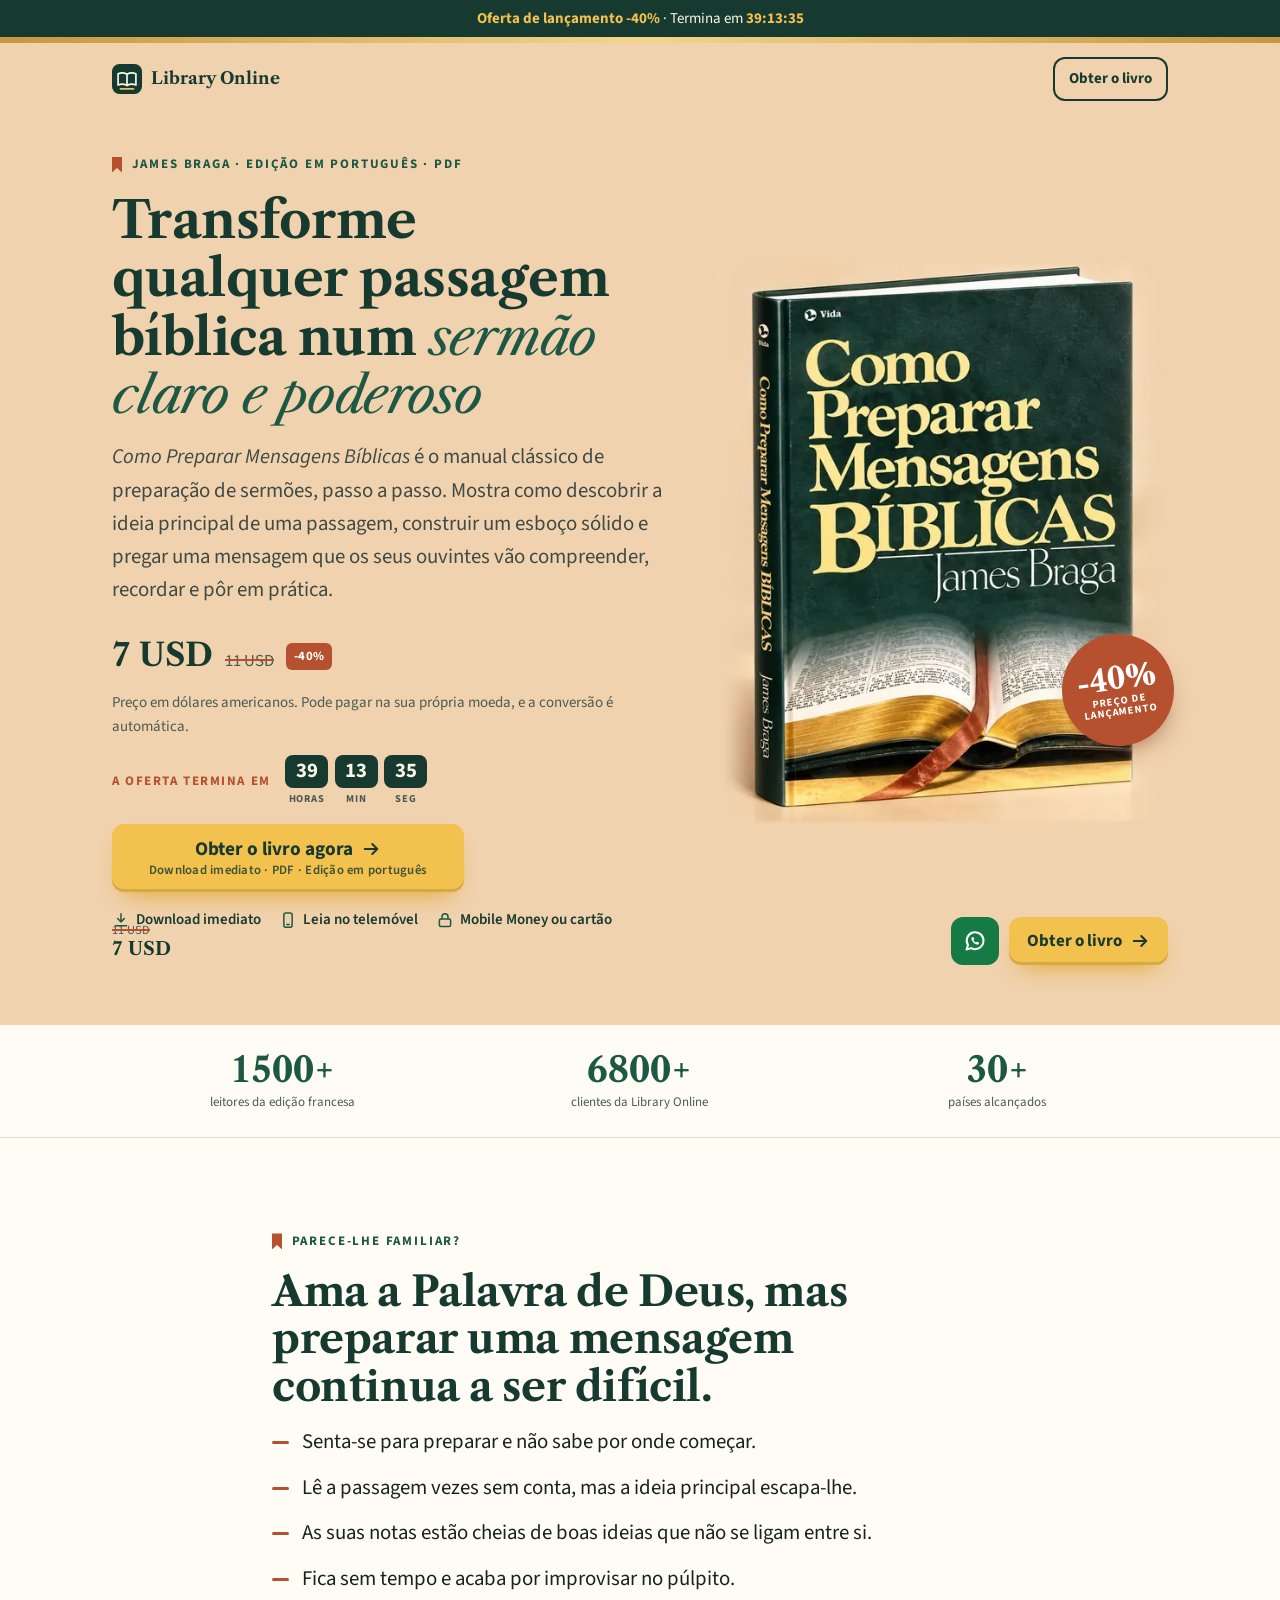
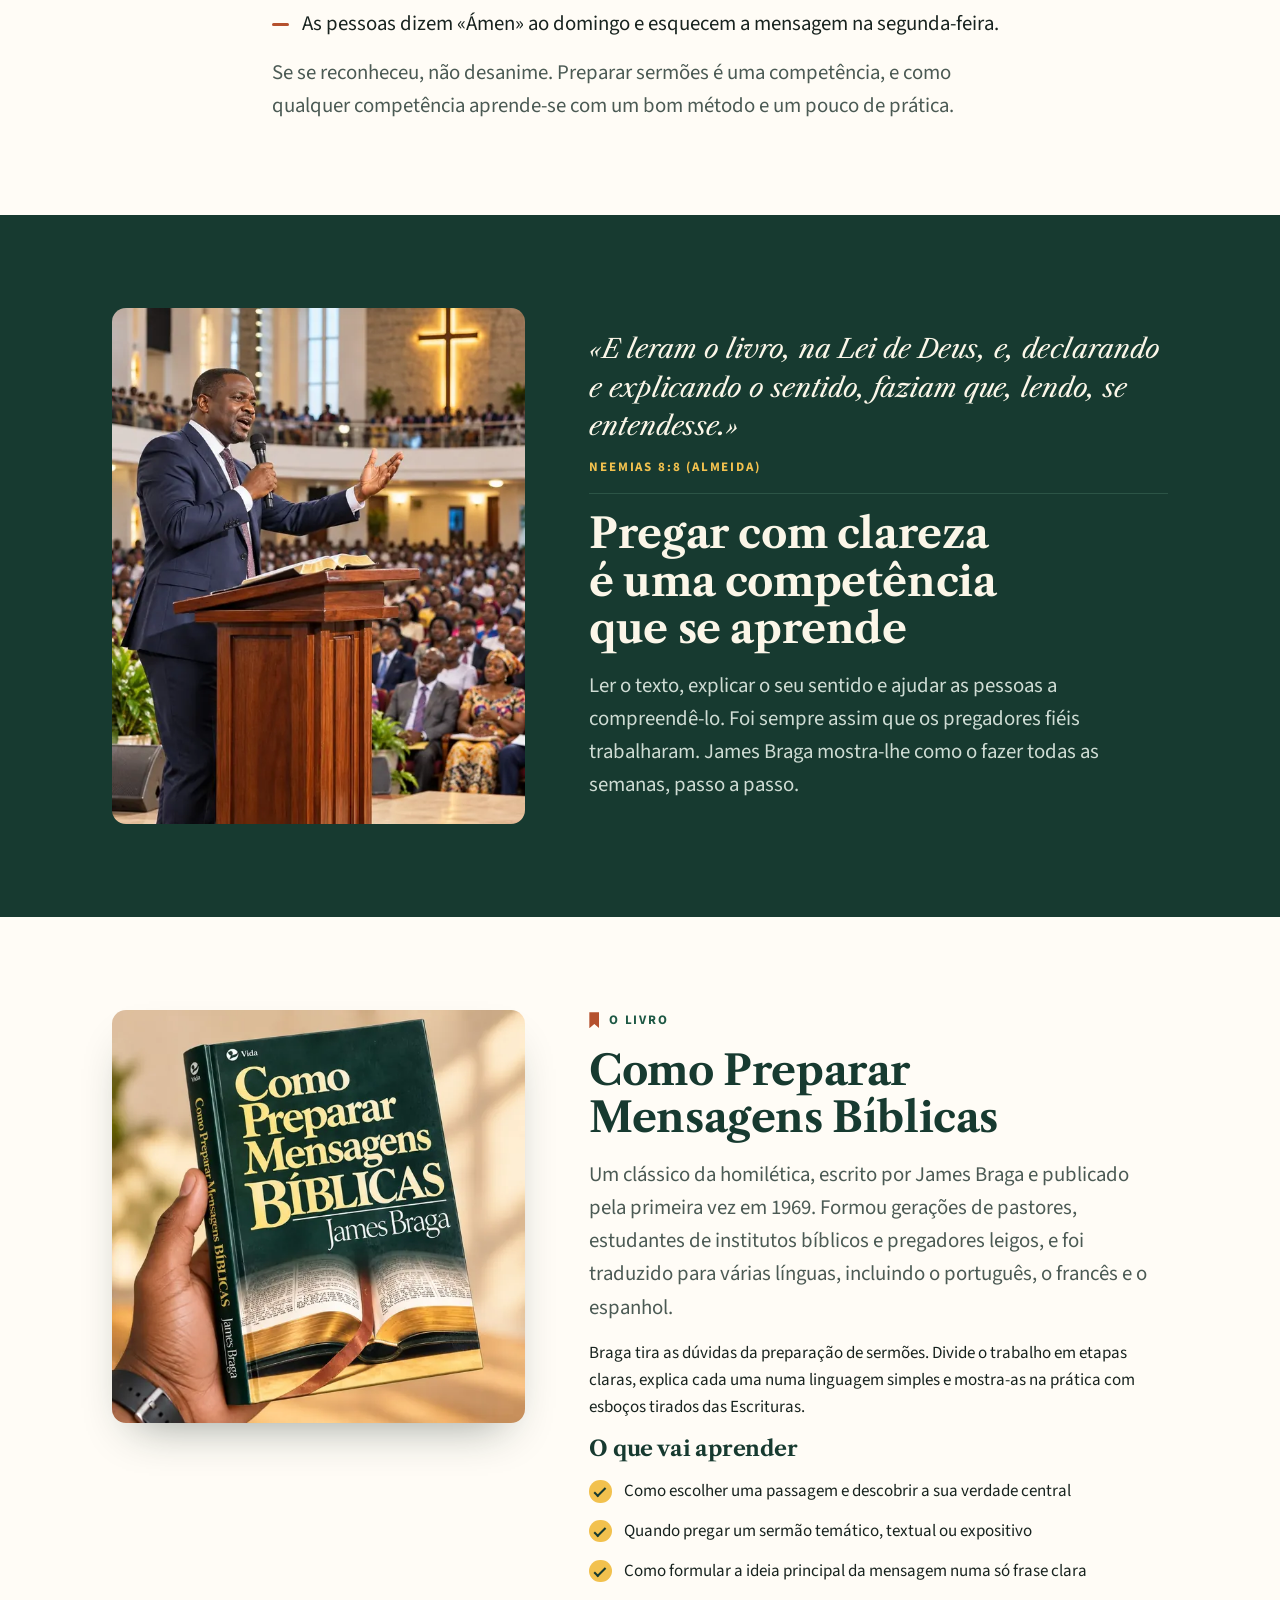
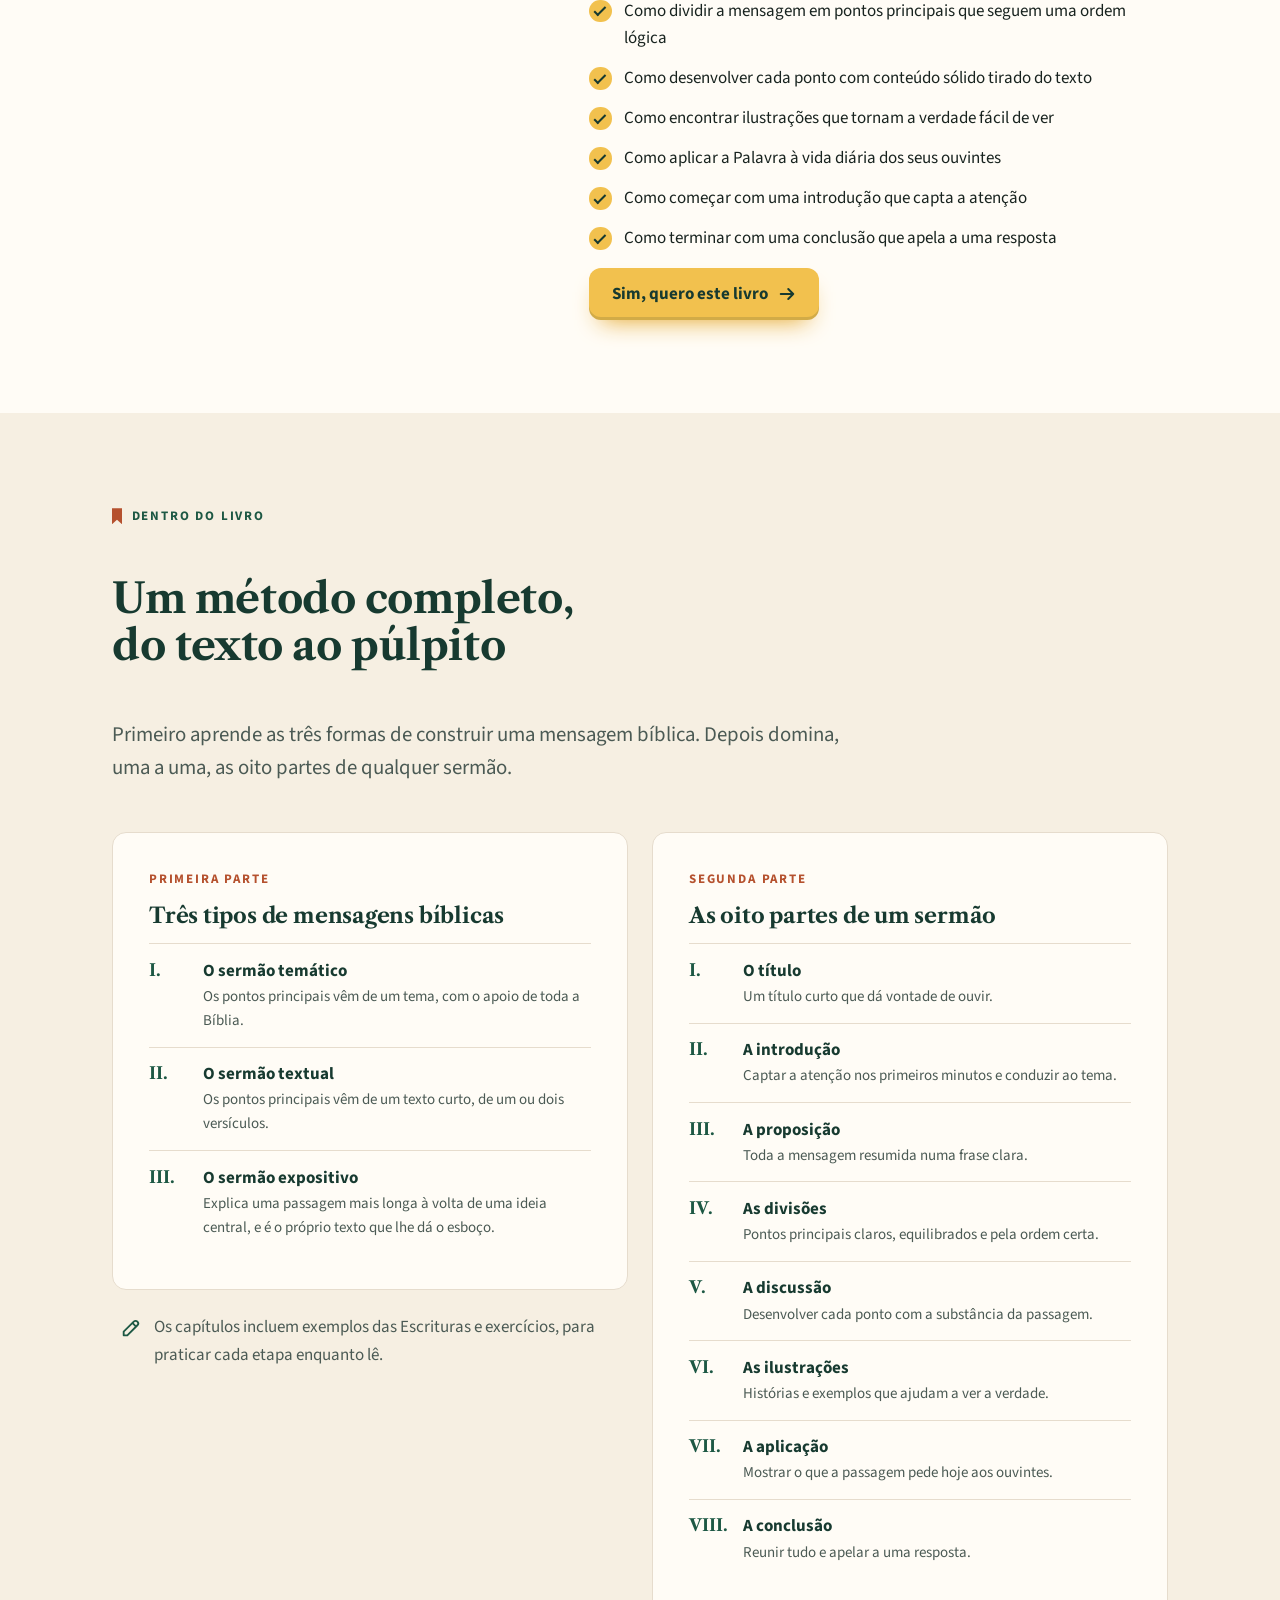
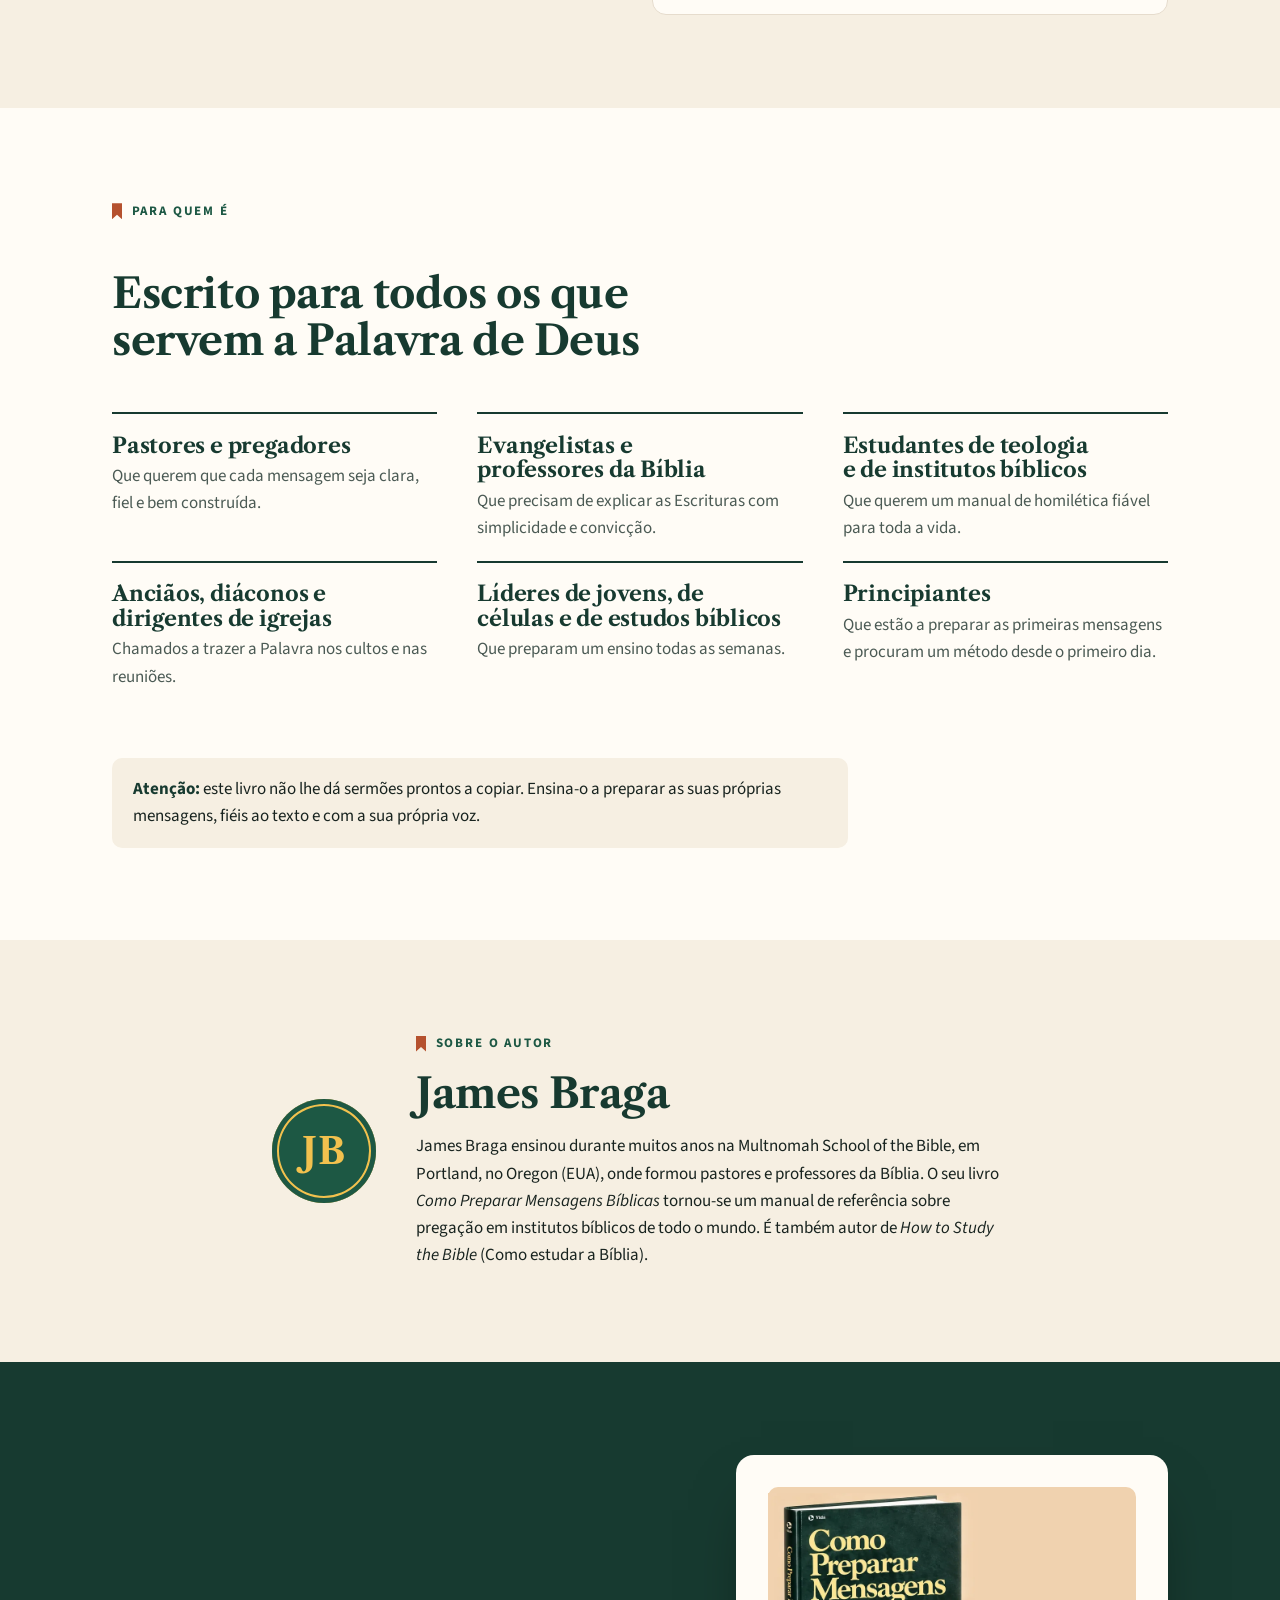
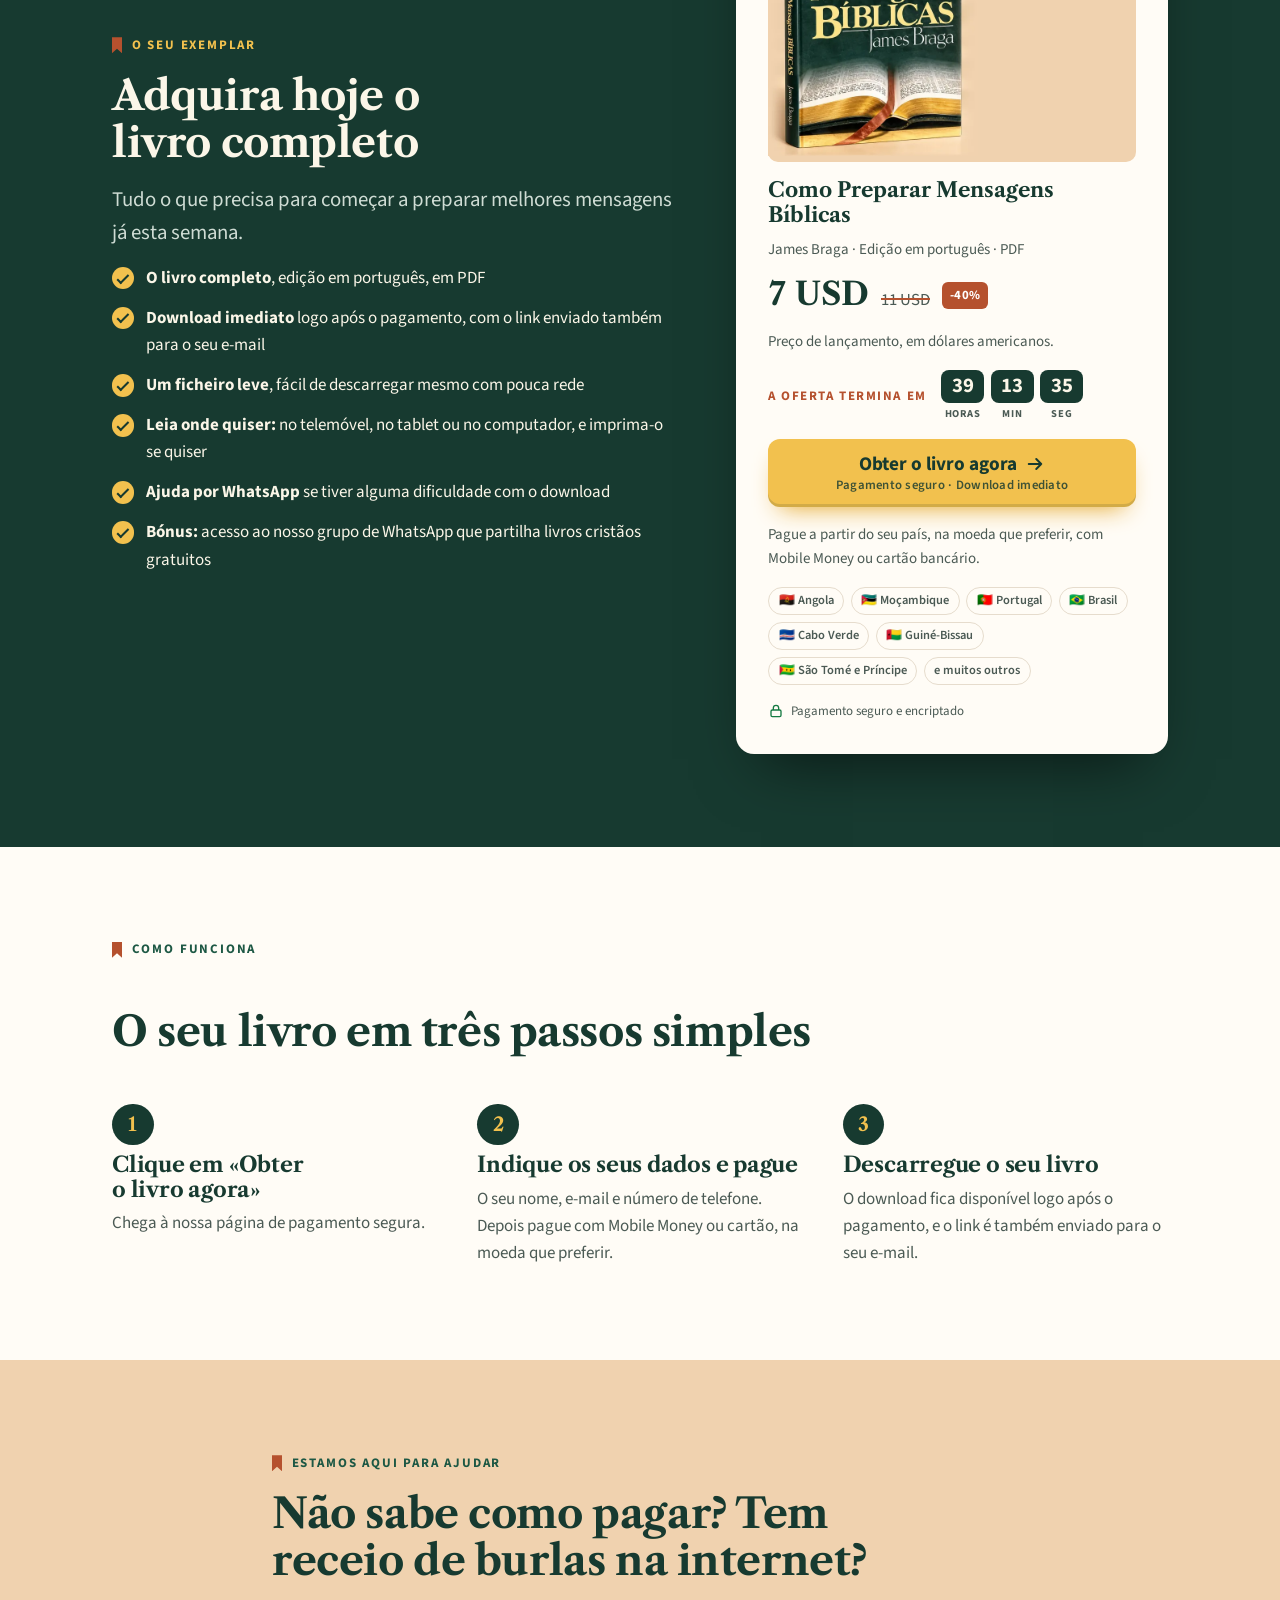
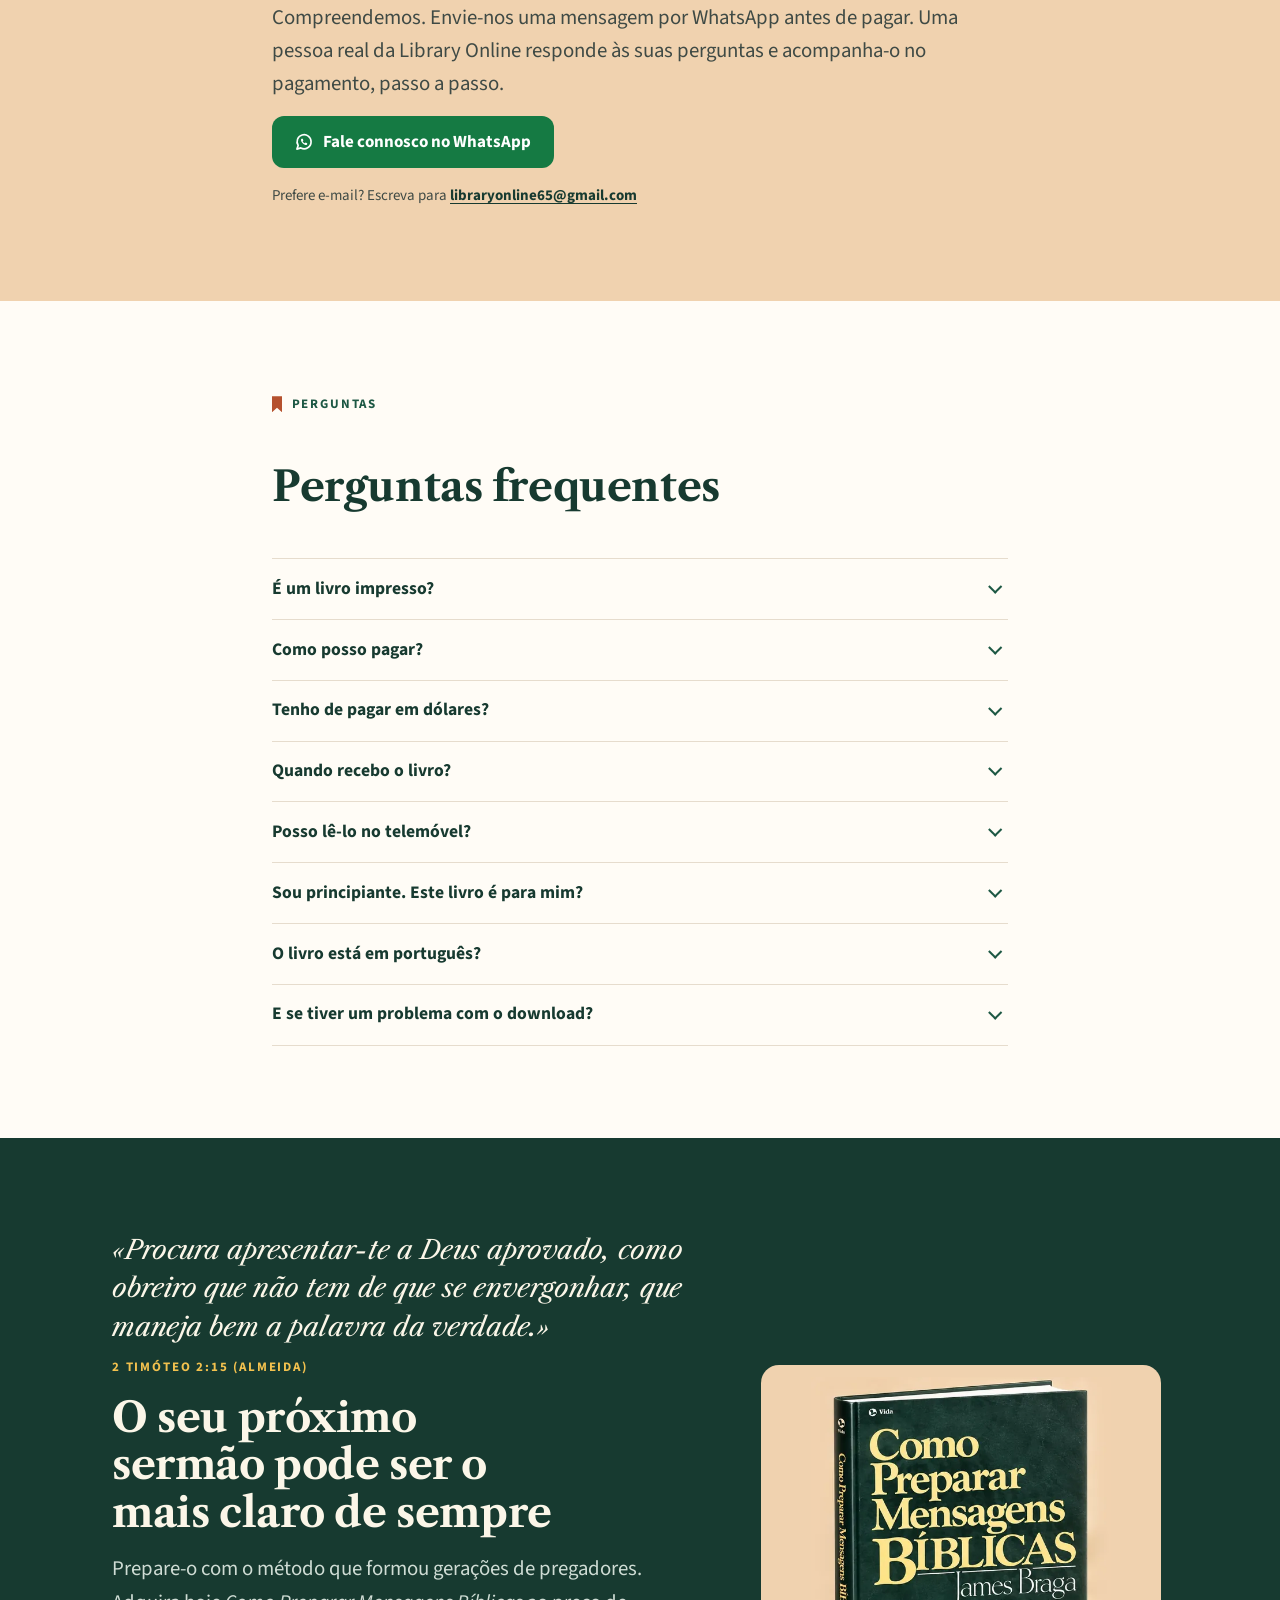
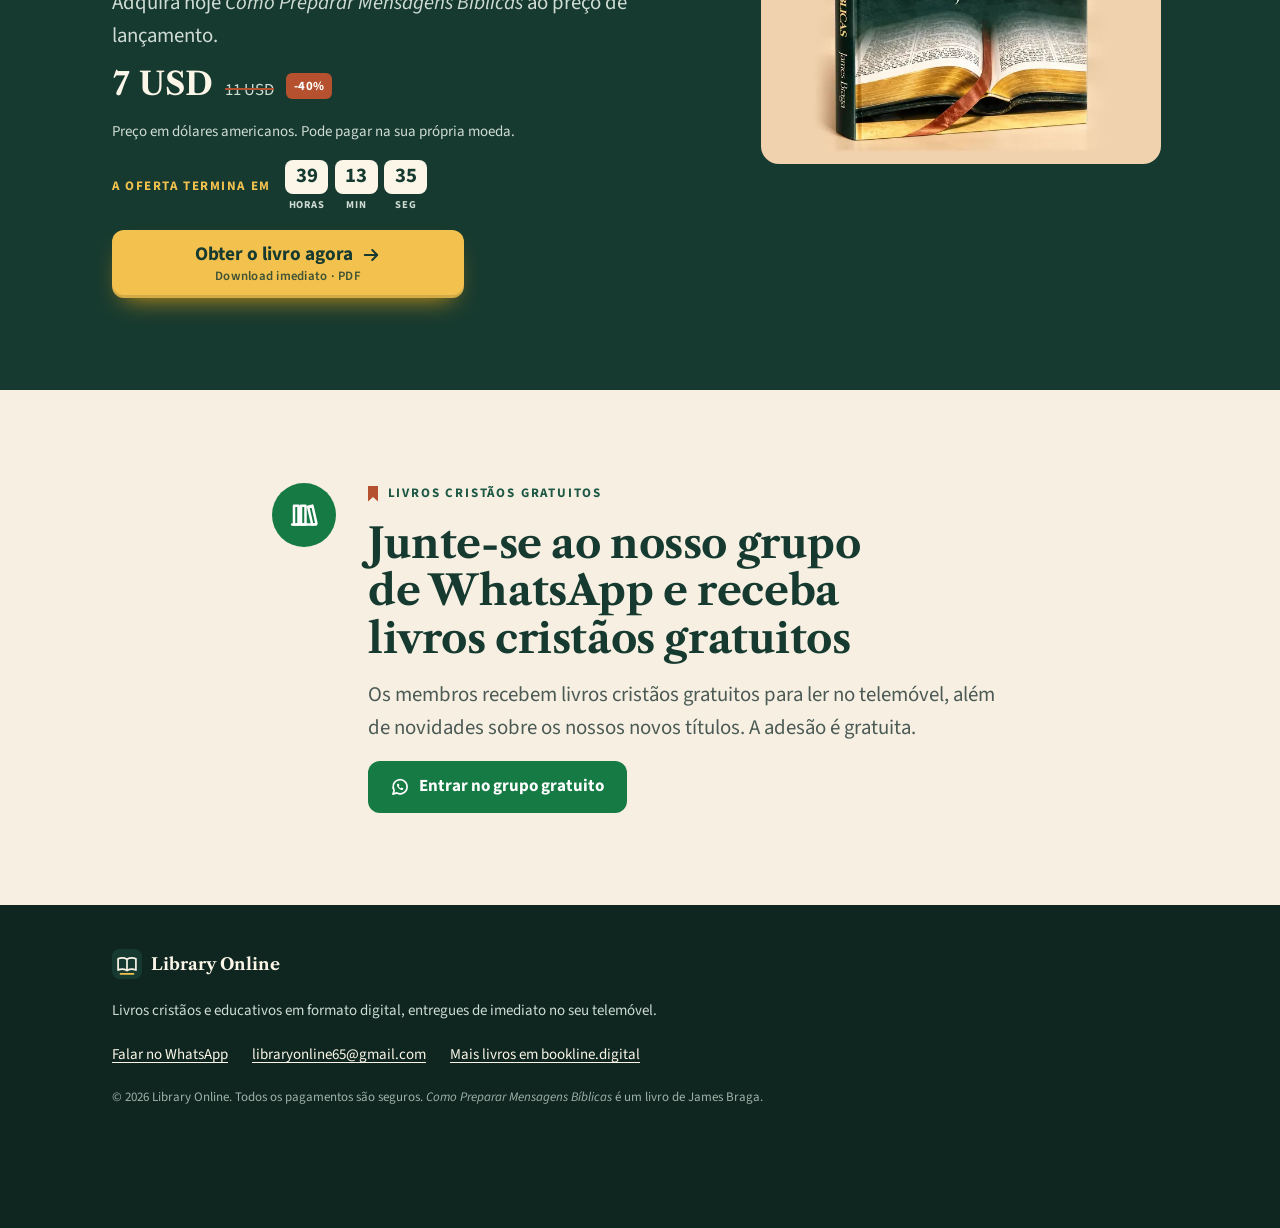
==== index.html @ d7faa7a2 "Add Portuguese (Portugal) sales funnel for Como Preparar Mensagens Bíblicas European Portuguese tran" ====
<!doctype html>
<html lang="pt-PT">
<head>
  <meta charset="utf-8">
  <meta name="viewport" content="width=device-width, initial-scale=1, viewport-fit=cover">
  <title>Como Preparar Mensagens Bíblicas</title>
  <meta name="description" content="O método clássico de James Braga, passo a passo, para preparar sermões claros, fiéis e poderosos. Edição em português, em PDF, com download imediato. Pague com Mobile Money ou cartão.">
  <meta name="theme-color" content="#173a30">
  <meta name="color-scheme" content="light">
  <link rel="icon" href="data:image/svg+xml,%3Csvg xmlns='http://www.w3.org/2000/svg' viewBox='0 0 32 32'%3E%3Crect width='32' height='32' rx='8' fill='%23173a30'/%3E%3Cpath d='M6.5 10.5c3.2-1.4 6.4-1.3 9.5.5v12c-3.1-1.8-6.3-1.9-9.5-.5zM25.5 10.5c-3.2-1.4-6.4-1.3-9.5.5v12c3.1-1.8 6.3-1.9 9.5-.5z' fill='none' stroke='%23fbf6e8' stroke-width='1.8' stroke-linejoin='round'/%3E%3C/svg%3E">

  <meta property="og:type" content="website">
  <meta property="og:locale" content="pt_PT">
  <meta property="og:title" content="Como Preparar Mensagens Bíblicas, de James Braga (PDF)">
  <meta property="og:description" content="Transforme qualquer passagem bíblica num sermão claro e poderoso. Download imediato. Preço de lançamento: 7 USD em vez de 11 USD.">
  <meta property="og:image" content="assets/img/og-image.jpg">
  <meta property="og:image:width" content="1200">
  <meta property="og:image:height" content="630">
  <meta name="twitter:card" content="summary_large_image">

  <link rel="preconnect" href="https://fonts.googleapis.com">
  <link rel="preconnect" href="https://fonts.gstatic.com" crossorigin>
  <link rel="stylesheet" href="https://fonts.googleapis.com/css2?family=Libre+Caslon+Text:ital,wght@0,700;1,400&family=Source+Sans+3:wght@400;600;700&display=swap">
  <link rel="stylesheet" href="assets/css/style.css">
</head>
<body data-page="sales">

<svg width="0" height="0" style="position:absolute" aria-hidden="true" focusable="false">
  <symbol id="i-download" viewBox="0 0 24 24"><path d="M12 3.5v11m0 0-4.5-4.5M12 14.5l4.5-4.5M4.5 19.5h15" fill="none" stroke="currentColor" stroke-width="2" stroke-linecap="round" stroke-linejoin="round"/></symbol>
  <symbol id="i-phone" viewBox="0 0 24 24"><rect x="6.5" y="2.5" width="11" height="19" rx="2.5" fill="none" stroke="currentColor" stroke-width="2"/><path d="M10.5 18h3" stroke="currentColor" stroke-width="2" stroke-linecap="round"/></symbol>
  <symbol id="i-lock" viewBox="0 0 24 24"><rect x="4.5" y="10.5" width="15" height="10" rx="2" fill="none" stroke="currentColor" stroke-width="2"/><path d="M8 10.5V7.5a4 4 0 0 1 8 0v3" fill="none" stroke="currentColor" stroke-width="2"/></symbol>
  <symbol id="i-chat" viewBox="0 0 24 24"><path d="M20.5 11.6a8.4 8.4 0 0 1-12.3 7.5L3.5 20.5l1.5-4.4a8.4 8.4 0 1 1 15.5-4.5Z" fill="none" stroke="currentColor" stroke-width="2" stroke-linejoin="round"/><path d="M9.3 8.2c-.5 0-.9.4-.9 1 0 3 3.4 6.4 6.4 6.4.6 0 1-.4 1-.9v-1.2l-1.9-.8-.9.9c-1.1-.5-2.1-1.5-2.6-2.6l.9-.9-.8-1.9H9.3Z" fill="currentColor"/></symbol>
  <symbol id="i-arrow" viewBox="0 0 24 24"><path d="M4.5 12h15m-6-6 6 6-6 6" fill="none" stroke="currentColor" stroke-width="2.4" stroke-linecap="round" stroke-linejoin="round"/></symbol>
  <symbol id="i-books" viewBox="0 0 24 24"><path d="M4 4.5h3.6v15H4zM9.6 4.5h3.6v15H9.6zM15.3 5.4l3.4-.9 3.3 14.4-3.4.8z" fill="none" stroke="currentColor" stroke-width="2" stroke-linejoin="round"/><path d="M2.5 19.5h19" stroke="currentColor" stroke-width="2" stroke-linecap="round"/></symbol>
  <symbol id="i-pen" viewBox="0 0 24 24"><path d="M4 20h4L19 9a2.8 2.8 0 0 0-4-4L4 16v4Z" fill="none" stroke="currentColor" stroke-width="2" stroke-linejoin="round"/><path d="m13.5 6.5 4 4" stroke="currentColor" stroke-width="2"/></symbol>
  <symbol id="i-book" viewBox="0 0 32 32"><rect width="32" height="32" rx="8" fill="#173a30"/><path d="M6.5 10.5c3.2-1.4 6.4-1.3 9.5.5v12c-3.1-1.8-6.3-1.9-9.5-.5zM25.5 10.5c-3.2-1.4-6.4-1.3-9.5.5v12c3.1-1.8 6.3-1.9 9.5-.5z" fill="none" stroke="#fbf6e8" stroke-width="1.8" stroke-linejoin="round"/><path d="M9 26.5h14" stroke="#f2c14e" stroke-width="1.8" stroke-linecap="round"/></symbol>
</svg>

<p class="topbar"><strong>Oferta de lançamento <span data-text="discount">-40%</span></strong> · Termina em <span class="topbar-timer" data-countdown>48:00:00</span></p>
<div class="cover-stripe" aria-hidden="true"></div>

<header class="site-header">
  <div class="wrap header-inner">
    <a class="brand" href="#top" aria-label="Library Online, voltar ao início"><svg aria-hidden="true"><use href="#i-book"/></svg>Library Online</a>
    <a class="btn btn-outline" href="#oferta" data-cta>Obter o livro</a>
  </div>
</header>

<main id="top">

  <!-- Hero -->
  <section class="hero" aria-labelledby="hero-title">
    <div class="wrap hero-grid">
      <div class="hero-copy">
        <p class="eyebrow">James Braga · Edição em português · PDF</p>
        <h1 id="hero-title">Transforme qualquer passagem bíblica num <em>sermão claro e poderoso</em></h1>
        <p class="lead"><i>Como Preparar Mensagens Bíblicas</i> é o manual clássico de preparação de sermões, passo a passo. Mostra como descobrir a ideia principal de uma passagem, construir um esboço sólido e pregar uma mensagem que os seus ouvintes vão compreender, recordar e pôr em prática.</p>
      </div>

      <figure class="hero-visual">
        <picture>
          <source type="image/webp" srcset="assets/img/book-cover-520.webp 520w, assets/img/book-cover-800.webp 800w" sizes="(min-width: 900px) 470px, 360px">
          <img src="assets/img/book-cover-520.jpg" srcset="assets/img/book-cover-520.jpg 520w, assets/img/book-cover-800.jpg 800w" sizes="(min-width: 900px) 470px, 360px" width="800" height="1000" alt="Como Preparar Mensagens Bíblicas, de James Braga" fetchpriority="high">
        </picture>
        <p class="seal" aria-hidden="true"><strong data-text="discount">-40%</strong><span>Preço de<br>lançamento</span></p>
      </figure>

      <div class="hero-buy">
        <div class="price">
          <span class="visually-hidden">Preço de lançamento:</span>
          <span class="price-now" data-text="price">7 USD</span>
          <span class="visually-hidden">em vez de</span>
          <s class="price-was" data-text="oldPrice">11 USD</s>
          <span class="tag" data-text="discount">-40%</span>
        </div>
        <p class="price-note">Preço em dólares americanos. Pode pagar na sua própria moeda, e a conversão é automática.</p>
        <div class="countdown" role="timer" aria-label="Tempo restante ao preço de lançamento">
          <span class="countdown-label">A oferta termina em</span>
          <span class="countdown-units">
            <span class="cd-unit"><b data-cd="h">48</b><small>horas</small></span>
            <span class="cd-unit"><b data-cd="m">00</b><small>min</small></span>
            <span class="cd-unit"><b data-cd="s">00</b><small>seg</small></span>
          </span>
        </div>
        <a class="btn btn-gold btn-lg btn-shine" href="#oferta" data-cta data-cta-hero>
          <span class="btn-main">Obter o livro agora <svg aria-hidden="true"><use href="#i-arrow"/></svg></span>
          <span class="btn-sub">Download imediato · PDF · Edição em português</span>
        </a>
        <ul class="trust">
          <li><svg aria-hidden="true"><use href="#i-download"/></svg>Download imediato</li>
          <li><svg aria-hidden="true"><use href="#i-phone"/></svg>Leia no telemóvel</li>
          <li><svg aria-hidden="true"><use href="#i-lock"/></svg>Mobile Money ou cartão</li>
        </ul>
      </div>
    </div>
  </section>

  <!-- Proof -->
  <section class="proof" aria-label="A Library Online em números">
    <ul class="wrap proof-grid">
      <li><strong>1500+</strong><span>leitores da edição francesa</span></li>
      <li><strong>6800+</strong><span>clientes da Library Online</span></li>
      <li><strong>30+</strong><span>países alcançados</span></li>
    </ul>
  </section>

  <!-- Problem -->
  <section class="section" aria-labelledby="problem-title">
    <div class="wrap narrow flow">
      <p class="eyebrow">Parece-lhe familiar?</p>
      <h2 class="section-title" id="problem-title">Ama a Palavra de Deus, mas preparar uma mensagem continua a ser difícil.</h2>
      <ul class="pain-list">
        <li>Senta-se para preparar e não sabe por onde começar.</li>
        <li>Lê a passagem vezes sem conta, mas a ideia principal escapa-lhe.</li>
        <li>As suas notas estão cheias de boas ideias que não se ligam entre si.</li>
        <li>Fica sem tempo e acaba por improvisar no púlpito.</li>
        <li>As pessoas dizem «Ámen» ao domingo e esquecem a mensagem na segunda-feira.</li>
      </ul>
      <p class="lead">Se se reconheceu, não desanime. Preparar sermões é uma competência, e como qualquer competência aprende-se com um bom método e um pouco de prática.</p>
    </div>
  </section>

  <!-- Method -->
  <section class="section dark" aria-labelledby="method-title">
    <div class="wrap method-grid">
      <figure class="method-photo">
        <picture>
          <source type="image/webp" srcset="assets/img/preacher-600.webp 600w, assets/img/preacher-900.webp 900w" sizes="(min-width: 860px) 430px, 100vw">
          <img src="assets/img/preacher-600.jpg" srcset="assets/img/preacher-600.jpg 600w, assets/img/preacher-900.jpg 900w" sizes="(min-width: 860px) 430px, 100vw" width="900" height="1143" alt="Um pregador com a Bíblia aberta no púlpito, a falar para uma igreja cheia" loading="lazy">
        </picture>
      </figure>
      <div class="method-copy flow">
        <blockquote class="scripture">
          <p>«E leram o livro, na Lei de Deus, e, declarando e explicando o sentido, faziam que, lendo, se entendesse.»</p>
          <cite>Neemias 8:8 (Almeida)</cite>
        </blockquote>
        <div class="rule" aria-hidden="true"></div>
        <h2 class="section-title" id="method-title">Pregar com clareza é uma competência que se aprende</h2>
        <p class="lead">Ler o texto, explicar o seu sentido e ajudar as pessoas a compreendê-lo. Foi sempre assim que os pregadores fiéis trabalharam. James Braga mostra-lhe como o fazer todas as semanas, passo a passo.</p>
      </div>
    </div>
  </section>

  <!-- The book -->
  <section class="section" aria-labelledby="book-title">
    <div class="wrap book-grid">
      <figure class="book-photo">
        <picture>
          <source type="image/webp" srcset="assets/img/book-in-hand-600.webp 600w, assets/img/book-in-hand-900.webp 900w" sizes="(min-width: 900px) 420px, 100vw">
          <img src="assets/img/book-in-hand-600.jpg" srcset="assets/img/book-in-hand-600.jpg 600w, assets/img/book-in-hand-900.jpg 900w" sizes="(min-width: 900px) 420px, 100vw" width="900" height="900" alt="Uma mão segura o livro Como Preparar Mensagens Bíblicas, de James Braga" loading="lazy">
        </picture>
      </figure>
      <div class="book-copy flow">
        <p class="eyebrow">O livro</p>
        <h2 class="section-title" id="book-title">Como Preparar Mensagens Bíblicas</h2>
        <p class="lead">Um clássico da homilética, escrito por James Braga e publicado pela primeira vez em 1969. Formou gerações de pastores, estudantes de institutos bíblicos e pregadores leigos, e foi traduzido para várias línguas, incluindo o português, o francês e o espanhol.</p>
        <p>Braga tira as dúvidas da preparação de sermões. Divide o trabalho em etapas claras, explica cada uma numa linguagem simples e mostra-as na prática com esboços tirados das Escrituras.</p>
        <h3>O que vai aprender</h3>
        <ul class="checklist">
          <li>Como escolher uma passagem e descobrir a sua verdade central</li>
          <li>Quando pregar um sermão temático, textual ou expositivo</li>
          <li>Como formular a ideia principal da mensagem numa só frase clara</li>
          <li>Como dividir a mensagem em pontos principais que seguem uma ordem lógica</li>
          <li>Como desenvolver cada ponto com conteúdo sólido tirado do texto</li>
          <li>Como encontrar ilustrações que tornam a verdade fácil de ver</li>
          <li>Como aplicar a Palavra à vida diária dos seus ouvintes</li>
          <li>Como começar com uma introdução que capta a atenção</li>
          <li>Como terminar com uma conclusão que apela a uma resposta</li>
        </ul>
        <a class="btn btn-gold" href="#oferta" data-cta>Sim, quero este livro <svg aria-hidden="true"><use href="#i-arrow"/></svg></a>
      </div>
    </div>
  </section>

  <!-- Inside the book -->
  <section class="section inside" aria-labelledby="inside-title">
    <div class="wrap flow flow-lg">
      <div class="section-head flow">
        <p class="eyebrow">Dentro do livro</p>
        <h2 class="section-title" id="inside-title">Um método completo, do texto ao púlpito</h2>
        <p class="lead">Primeiro aprende as três formas de construir uma mensagem bíblica. Depois domina, uma a uma, as oito partes de qualquer sermão.</p>
      </div>

      <div class="outline-grid">
        <article class="sheet part-one">
          <p class="sheet-part">Primeira parte</p>
          <h3>Três tipos de mensagens bíblicas</h3>
          <ol class="outline">
            <li><strong>O sermão temático</strong><p>Os pontos principais vêm de um tema, com o apoio de toda a Bíblia.</p></li>
            <li><strong>O sermão textual</strong><p>Os pontos principais vêm de um texto curto, de um ou dois versículos.</p></li>
            <li><strong>O sermão expositivo</strong><p>Explica uma passagem mais longa à volta de uma ideia central, e é o próprio texto que lhe dá o esboço.</p></li>
          </ol>
        </article>

        <article class="sheet part-two">
          <p class="sheet-part">Segunda parte</p>
          <h3>As oito partes de um sermão</h3>
          <ol class="outline">
            <li><strong>O título</strong><p>Um título curto que dá vontade de ouvir.</p></li>
            <li><strong>A introdução</strong><p>Captar a atenção nos primeiros minutos e conduzir ao tema.</p></li>
            <li><strong>A proposição</strong><p>Toda a mensagem resumida numa frase clara.</p></li>
            <li><strong>As divisões</strong><p>Pontos principais claros, equilibrados e pela ordem certa.</p></li>
            <li><strong>A discussão</strong><p>Desenvolver cada ponto com a substância da passagem.</p></li>
            <li><strong>As ilustrações</strong><p>Histórias e exemplos que ajudam a ver a verdade.</p></li>
            <li><strong>A aplicação</strong><p>Mostrar o que a passagem pede hoje aos ouvintes.</p></li>
            <li><strong>A conclusão</strong><p>Reunir tudo e apelar a uma resposta.</p></li>
          </ol>
        </article>

        <p class="inside-note"><svg aria-hidden="true"><use href="#i-pen"/></svg>Os capítulos incluem exemplos das Escrituras e exercícios, para praticar cada etapa enquanto lê.</p>
      </div>
    </div>
  </section>

  <!-- Audience -->
  <section class="section" aria-labelledby="audience-title">
    <div class="wrap flow flow-lg">
      <div class="section-head flow">
        <p class="eyebrow">Para quem é</p>
        <h2 class="section-title" id="audience-title">Escrito para todos os que servem a Palavra de Deus</h2>
      </div>
      <ul class="audience-grid">
        <li><h3>Pastores e pregadores</h3><p>Que querem que cada mensagem seja clara, fiel e bem construída.</p></li>
        <li><h3>Evangelistas e professores da Bíblia</h3><p>Que precisam de explicar as Escrituras com simplicidade e convicção.</p></li>
        <li><h3>Estudantes de teologia e de institutos bíblicos</h3><p>Que querem um manual de homilética fiável para toda a vida.</p></li>
        <li><h3>Anciãos, diáconos e dirigentes de igrejas</h3><p>Chamados a trazer a Palavra nos cultos e nas reuniões.</p></li>
        <li><h3>Líderes de jovens, de células e de estudos bíblicos</h3><p>Que preparam um ensino todas as semanas.</p></li>
        <li><h3>Principiantes</h3><p>Que estão a preparar as primeiras mensagens e procuram um método desde o primeiro dia.</p></li>
      </ul>
      <p class="callout"><strong>Atenção:</strong> este livro não lhe dá sermões prontos a copiar. Ensina-o a preparar as suas próprias mensagens, fiéis ao texto e com a sua própria voz.</p>
    </div>
  </section>

  <!-- Author -->
  <section class="section author" aria-labelledby="author-title">
    <div class="wrap narrow author-box">
      <p class="monogram" aria-hidden="true">JB</p>
      <div class="flow">
        <p class="eyebrow">Sobre o autor</p>
        <h2 class="section-title" id="author-title">James Braga</h2>
        <p>James Braga ensinou durante muitos anos na Multnomah School of the Bible, em Portland, no Oregon (EUA), onde formou pastores e professores da Bíblia. O seu livro <i>Como Preparar Mensagens Bíblicas</i> tornou-se um manual de referência sobre pregação em institutos bíblicos de todo o mundo. É também autor de <i>How to Study the Bible</i> (Como estudar a Bíblia).</p>
      </div>
    </div>
  </section>

  <!-- Offer -->
  <section class="section dark offer" id="oferta" aria-labelledby="offer-title">
    <div class="wrap offer-grid">
      <div class="flow">
        <p class="eyebrow">O seu exemplar</p>
        <h2 class="section-title" id="offer-title">Adquira hoje o livro completo</h2>
        <p class="lead">Tudo o que precisa para começar a preparar melhores mensagens já esta semana.</p>
        <ul class="checklist">
          <li><strong>O livro completo</strong>, edição em português, em PDF</li>
          <li><strong>Download imediato</strong> logo após o pagamento, com o link enviado também para o seu e-mail</li>
          <li><strong>Um ficheiro leve</strong>, fácil de descarregar mesmo com pouca rede</li>
          <li><strong>Leia onde quiser:</strong> no telemóvel, no tablet ou no computador, e imprima-o se quiser</li>
          <li><strong>Ajuda por WhatsApp</strong> se tiver alguma dificuldade com o download</li>
          <li><strong>Bónus:</strong> acesso ao nosso grupo de WhatsApp que partilha livros cristãos gratuitos</li>
        </ul>
      </div>

      <div class="offer-card">
        <div class="offer-thumb">
          <picture>
            <source type="image/webp" srcset="assets/img/book-cover-520.webp">
            <img src="assets/img/book-cover-520.jpg" width="520" height="650" alt="" loading="lazy">
          </picture>
        </div>
        <div class="flow flow-sm">
          <p class="offer-title">Como Preparar Mensagens Bíblicas</p>
          <p class="offer-meta">James Braga · Edição em português · PDF</p>
        </div>
        <div class="price">
          <span class="visually-hidden">Preço de lançamento:</span>
          <span class="price-now" data-text="price">7 USD</span>
          <span class="visually-hidden">em vez de</span>
          <s class="price-was" data-text="oldPrice">11 USD</s>
          <span class="tag" data-text="discount">-40%</span>
        </div>
        <p class="price-note">Preço de lançamento, em dólares americanos.</p>
        <div class="countdown" role="timer" aria-label="Tempo restante ao preço de lançamento">
          <span class="countdown-label">A oferta termina em</span>
          <span class="countdown-units">
            <span class="cd-unit"><b data-cd="h">48</b><small>horas</small></span>
            <span class="cd-unit"><b data-cd="m">00</b><small>min</small></span>
            <span class="cd-unit"><b data-cd="s">00</b><small>seg</small></span>
          </span>
        </div>
        <a class="btn btn-gold btn-lg btn-block btn-shine" href="#oferta" data-cta data-cta-main>
          <span class="btn-main">Obter o livro agora <svg aria-hidden="true"><use href="#i-arrow"/></svg></span>
          <span class="btn-sub">Pagamento seguro · Download imediato</span>
        </a>
        <p class="small">Pague a partir do seu país, na moeda que preferir, com Mobile Money ou cartão bancário.</p>
        <ul class="pay-methods" aria-label="Países a partir dos quais pode pagar">
          <li><span aria-hidden="true">🇦🇴</span> Angola</li>
          <li><span aria-hidden="true">🇲🇿</span> Moçambique</li>
          <li><span aria-hidden="true">🇵🇹</span> Portugal</li>
          <li><span aria-hidden="true">🇧🇷</span> Brasil</li>
          <li><span aria-hidden="true">🇨🇻</span> Cabo Verde</li>
          <li><span aria-hidden="true">🇬🇼</span> Guiné-Bissau</li>
          <li><span aria-hidden="true">🇸🇹</span> São Tomé e Príncipe</li>
          <li>e muitos outros</li>
        </ul>
        <p class="secure"><svg aria-hidden="true"><use href="#i-lock"/></svg>Pagamento seguro e encriptado</p>
      </div>
    </div>
  </section>

  <!-- Steps -->
  <section class="section" aria-labelledby="steps-title">
    <div class="wrap flow flow-lg">
      <div class="section-head flow">
        <p class="eyebrow">Como funciona</p>
        <h2 class="section-title" id="steps-title">O seu livro em três passos simples</h2>
      </div>
      <ol class="steps-list steps-row">
        <li><span class="step-num" aria-hidden="true">1</span><h3>Clique em «Obter o livro agora»</h3><p>Chega à nossa página de pagamento segura.</p></li>
        <li><span class="step-num" aria-hidden="true">2</span><h3>Indique os seus dados e pague</h3><p>O seu nome, e-mail e número de telefone. Depois pague com Mobile Money ou cartão, na moeda que preferir.</p></li>
        <li><span class="step-num" aria-hidden="true">3</span><h3>Descarregue o seu livro</h3><p>O download fica disponível logo após o pagamento, e o link é também enviado para o seu e-mail.</p></li>
      </ol>
    </div>
  </section>

  <!-- Help -->
  <section class="section help" aria-labelledby="help-title">
    <div class="wrap narrow flow help-box">
      <p class="eyebrow">Estamos aqui para ajudar</p>
      <h2 class="section-title" id="help-title">Não sabe como pagar? Tem receio de burlas na internet?</h2>
      <p class="lead">Compreendemos. Envie-nos uma mensagem por WhatsApp antes de pagar. Uma pessoa real da Library Online responde às suas perguntas e acompanha-o no pagamento, passo a passo.</p>
      <a class="btn btn-whatsapp" href="https://wa.me/243823226790" data-whatsapp="Olá Library Online, tenho uma pergunta sobre o livro Como Preparar Mensagens Bíblicas." target="_blank" rel="noopener"><svg aria-hidden="true"><use href="#i-chat"/></svg>Fale connosco no WhatsApp</a>
      <p class="help-contact">Prefere e-mail? Escreva para <a href="mailto:libraryonline65@gmail.com" data-email>libraryonline65@gmail.com</a></p>
    </div>
  </section>

  <!-- FAQ -->
  <section class="section" aria-labelledby="faq-title">
    <div class="wrap narrow flow flow-lg">
      <div class="section-head flow">
        <p class="eyebrow">Perguntas</p>
        <h2 class="section-title" id="faq-title">Perguntas frequentes</h2>
      </div>
      <div class="faq-list">
        <details>
          <summary>É um livro impresso?</summary>
          <div class="faq-answer"><p>Não. É a edição digital em PDF. Faz o download logo após o pagamento e fica com ele para sempre. Pode lê-lo no telemóvel, no tablet ou no computador, ou imprimi-lo.</p></div>
        </details>
        <details>
          <summary>Como posso pagar?</summary>
          <div class="faq-answer"><p>Com Mobile Money ou cartão bancário. Pode pagar a partir de Angola, Moçambique, Portugal, Brasil, Cabo Verde e de muitos outros países.</p></div>
        </details>
        <details>
          <summary>Tenho de pagar em dólares?</summary>
          <div class="faq-answer"><p>Não. O preço é indicado em dólares americanos, mas pode pagar na moeda que preferir. A conversão é automática.</p></div>
        </details>
        <details>
          <summary>Quando recebo o livro?</summary>
          <div class="faq-answer"><p>De imediato. Após o pagamento pode descarregar o PDF logo a seguir, e o link de download é também enviado para o seu e-mail. Se não encontrar o e-mail, veja a pasta de spam ou de promoções.</p></div>
        </details>
        <details>
          <summary>Posso lê-lo no telemóvel?</summary>
          <div class="faq-answer"><p>Sim. O ficheiro abre em qualquer leitor de PDF, como o Google Drive, o WPS Office ou o Adobe Acrobat Reader.</p></div>
        </details>
        <details>
          <summary>Sou principiante. Este livro é para mim?</summary>
          <div class="faq-answer"><p>Sim. Braga explica cada etapa de forma simples e com exemplos. Os principiantes ganham um método claro desde o início, e os pregadores experientes aperfeiçoam o que já fazem.</p></div>
        </details>
        <details>
          <summary>O livro está em português?</summary>
          <div class="faq-answer"><p>Sim, esta é a edição em português. O livro também existe em <a href="https://biblemessages.bookline.digital" data-link="englishEditionUrl">inglês</a> e em <a href="https://livresenligne.mychariow.shop/prd_b77u61" data-link="frenchEditionUrl">francês</a> na nossa loja.</p></div>
        </details>
        <details>
          <summary>E se tiver um problema com o download?</summary>
          <div class="faq-answer"><p>Envie-nos uma mensagem por <a href="https://wa.me/243823226790" data-whatsapp="Olá Library Online, preciso de ajuda para descarregar Como Preparar Mensagens Bíblicas." target="_blank" rel="noopener">WhatsApp</a> ou escreva para <a href="mailto:libraryonline65@gmail.com" data-email>libraryonline65@gmail.com</a> e nós ajudamos.</p></div>
        </details>
      </div>
    </div>
  </section>

  <!-- Final call -->
  <section class="section dark" aria-labelledby="final-title">
    <div class="wrap final-grid">
      <div class="flow">
        <blockquote class="scripture">
          <p>«Procura apresentar-te a Deus aprovado, como obreiro que não tem de que se envergonhar, que maneja bem a palavra da verdade.»</p>
          <cite>2 Timóteo 2:15 (Almeida)</cite>
        </blockquote>
        <h2 class="section-title" id="final-title">O seu próximo sermão pode ser o mais claro de sempre</h2>
        <p class="lead">Prepare-o com o método que formou gerações de pregadores. Adquira hoje <i>Como Preparar Mensagens Bíblicas</i> ao preço de lançamento.</p>
        <div class="final-buy">
          <div class="price">
            <span class="visually-hidden">Preço de lançamento:</span>
            <span class="price-now" data-text="price">7 USD</span>
            <span class="visually-hidden">em vez de</span>
            <s class="price-was" data-text="oldPrice">11 USD</s>
            <span class="tag" data-text="discount">-40%</span>
          </div>
          <p class="price-note">Preço em dólares americanos. Pode pagar na sua própria moeda.</p>
          <div class="countdown" role="timer" aria-label="Tempo restante ao preço de lançamento">
            <span class="countdown-label">A oferta termina em</span>
            <span class="countdown-units">
              <span class="cd-unit"><b data-cd="h">48</b><small>horas</small></span>
              <span class="cd-unit"><b data-cd="m">00</b><small>min</small></span>
              <span class="cd-unit"><b data-cd="s">00</b><small>seg</small></span>
            </span>
          </div>
          <a class="btn btn-gold btn-lg btn-shine" href="#oferta" data-cta data-cta-main>
            <span class="btn-main">Obter o livro agora <svg aria-hidden="true"><use href="#i-arrow"/></svg></span>
            <span class="btn-sub">Download imediato · PDF</span>
          </a>
        </div>
      </div>
      <div class="final-visual">
        <picture>
          <source type="image/webp" srcset="assets/img/book-cover-520.webp">
          <img src="assets/img/book-cover-520.jpg" width="520" height="650" alt="" loading="lazy">
        </picture>
      </div>
    </div>
  </section>

  <!-- Free books group: a soft exit for visitors who are not ready to buy -->
  <section class="section group" aria-labelledby="group-title">
    <div class="wrap narrow group-box">
      <span class="group-mark" aria-hidden="true"><svg><use href="#i-books"/></svg></span>
      <div class="flow">
        <p class="eyebrow">Livros cristãos gratuitos</p>
        <h2 class="section-title" id="group-title">Junte-se ao nosso grupo de WhatsApp e receba livros cristãos gratuitos</h2>
        <p class="lead">Os membros recebem livros cristãos gratuitos para ler no telemóvel, além de novidades sobre os nossos novos títulos. A adesão é gratuita.</p>
        <a class="btn btn-whatsapp" href="https://chat.whatsapp.com/DRFUqxZkOjX3fzXEaGObV3?s=cl&amp;p=a&amp;mlu=4&amp;ilr=4" data-link="whatsappGroupUrl" target="_blank" rel="noopener"><svg aria-hidden="true"><use href="#i-chat"/></svg>Entrar no grupo gratuito</a>
      </div>
    </div>
  </section>

</main>

<footer class="site-footer">
  <div class="wrap footer-grid">
    <a class="brand" href="#top"><svg aria-hidden="true"><use href="#i-book"/></svg>Library Online</a>
    <p>Livros cristãos e educativos em formato digital, entregues de imediato no seu telemóvel.</p>
    <ul class="footer-links">
      <li><a href="https://wa.me/243823226790" data-whatsapp="Olá Library Online!" target="_blank" rel="noopener">Falar no WhatsApp</a></li>
      <li><a href="mailto:libraryonline65@gmail.com" data-email>libraryonline65@gmail.com</a></li>
      <li><a href="https://bookline.digital" data-link="booklineUrl">Mais livros em bookline.digital</a></li>
    </ul>
    <p class="fine">© <span data-year>2026</span> Library Online. Todos os pagamentos são seguros. <i>Como Preparar Mensagens Bíblicas</i> é um livro de James Braga.</p>
  </div>
</footer>

<div class="sticky-cta" id="sticky-cta">
  <div class="sticky-inner">
    <p class="sticky-price"><s data-text="oldPrice">11 USD</s><strong data-text="price">7 USD</strong></p>
    <a class="sticky-wa" href="https://wa.me/243823226790" data-whatsapp="Olá Library Online, tenho uma pergunta sobre o livro Como Preparar Mensagens Bíblicas." target="_blank" rel="noopener" aria-label="Fale connosco no WhatsApp"><svg aria-hidden="true"><use href="#i-chat"/></svg></a>
    <a class="btn btn-gold" href="#oferta" data-cta>Obter o livro <svg aria-hidden="true"><use href="#i-arrow"/></svg></a>
  </div>
</div>

<script src="assets/js/config.js"></script>
<script src="assets/js/main.js"></script>
</body>
</html>
---- assets/css/style.css ----
/* ==========================================================================
   Como Preparar Mensagens Bíblicas · funil de vendas (pt-PT)
   Layout concept: the preacher's study. The book sits on the sand-coloured
   desk of the posters, then the page reads like a sermon outline: one strong
   column, Roman-numeral divisions, and deep-green bands taken from the cover
   for the two moments that matter, the method and the offer. The gilded page
   edges and the rust ribbon of the cover are the page's two small details.

   One deliberate light look for every visitor: the colours of the book cover
   are the brand, so there is no dark variant. Every colour is set explicitly.
   ========================================================================== */

:root {
  /* Colour */
  --sand: #f0d2af;        /* the posters' backdrop (hero, help band) */
  --paper: #fffcf6;       /* reading surface */
  --paper-warm: #f6efe2;  /* alternate band */
  --green: #1d5844;       /* cover green, lifted for text and marks */
  --forest: #173a30;      /* dark bands, headings (the cover itself) */
  --forest-deep: #0f2620; /* footer */
  --ink: #18231f;         /* body text */
  --ink-soft: #4b5a54;    /* secondary text */
  --ink-warm: #3f4a45;    /* secondary text on sand */
  --gold: #f2c14e;        /* calls to action, like the title on the cover */
  --gold-deep: #e0a93a;
  --gilt-dark: #c8963e;   /* gilded page edges */
  --gilt-light: #f3d58a;
  --ribbon: #b5512e;      /* the rust ribbon bookmark */
  --whatsapp: #157a43;
  --white: #ffffff;
  --on-dark: #fbf6e8;
  --on-dark-soft: #cfdcd4;
  --on-dark-faint: #9db3a8;
  --line: #e6dccd;
  --line-dark: #2c5446;

  /* Type */
  --font-display: "Libre Caslon Text", Georgia, "Times New Roman", serif;
  --font-body: "Source Sans 3", "Segoe UI", Roboto, "Helvetica Neue", Arial, sans-serif;
  --fs-xs: .8125rem;
  --fs-sm: .9375rem;
  --fs-body: 1.0625rem;
  --fs-lead: clamp(1.125rem, 1.06rem + .3vw, 1.3rem);
  --fs-h3: clamp(1.15rem, 1.08rem + .35vw, 1.35rem);
  --fs-h2: clamp(1.75rem, 1.36rem + 1.75vw, 2.6rem);
  --fs-h1: clamp(2rem, 1.4rem + 2.9vw, 3.2rem);   /* Portuguese headlines run longer */

  /* Space and shape */
  --gutter: 20px;
  --wrap: 1120px;
  --narrow: 46rem;
  --section: clamp(3.5rem, 2.6rem + 4vw, 6.5rem);
  --radius: 14px;
  --radius-sm: 10px;
  --shadow: 0 22px 44px -22px rgba(15, 38, 32, .45);
  --sticky-h: 76px;

  color-scheme: light;
}

@media (min-width: 768px) {
  :root { --gutter: 32px; }
}

/* ---------- Base ---------- */

*, *::before, *::after { box-sizing: border-box; }

html { -webkit-text-size-adjust: 100%; scroll-behavior: smooth; }

body {
  margin: 0;
  background: var(--paper);
  color: var(--ink);
  font-family: var(--font-body);
  font-size: var(--fs-body);
  line-height: 1.6;
  -webkit-font-smoothing: antialiased;
  text-rendering: optimizeLegibility;
}

img { display: block; max-width: 100%; height: auto; }
picture { display: block; }
a { color: var(--green); text-underline-offset: .18em; }
p, ul, ol, figure, blockquote { margin: 0; }
ul, ol { padding: 0; }

h1, h2, h3 {
  margin: 0;
  font-family: var(--font-display);
  font-weight: 700;
  line-height: 1.14;
  letter-spacing: -.01em;
  text-wrap: balance;
}

:focus-visible { outline: 3px solid var(--green); outline-offset: 3px; border-radius: 4px; }
.dark :focus-visible { outline-color: var(--gold); }

.visually-hidden {
  position: absolute !important;
  width: 1px; height: 1px;
  overflow: hidden;
  clip: rect(0 0 0 0);
  white-space: nowrap;
}

/* ---------- Layout helpers ---------- */

.wrap {
  width: 100%;
  max-width: var(--wrap);
  margin-inline: auto;
  padding-inline: var(--gutter);
}
.wrap.narrow { max-width: calc(var(--narrow) + 2 * var(--gutter)); }

.section { padding-block: var(--section); }

.flow { display: flex; flex-direction: column; gap: var(--flow, 1rem); }
.flow-lg { --flow: clamp(2rem, 1.5rem + 2vw, 3rem); }
.flow-sm { --flow: .6rem; }

.dark { background: var(--forest); color: var(--on-dark); }

.cover-stripe {
  height: 6px;
  background: linear-gradient(90deg, var(--gilt-dark), var(--gilt-light) 50%, var(--gilt-dark));
}

/* ---------- Type helpers ---------- */

.eyebrow {
  display: flex;
  align-items: center;
  gap: .6rem;
  font-size: var(--fs-xs);
  font-weight: 700;
  letter-spacing: .14em;
  text-transform: uppercase;
  color: var(--green);
}
.eyebrow::before {
  content: "";
  flex: none;
  width: 10px;
  height: 16px;
  background: var(--ribbon);
  clip-path: polygon(0 0, 100% 0, 100% 100%, 50% 72%, 0 100%);
}
.dark .eyebrow { color: var(--gold); }

.lead { font-size: var(--fs-lead); color: var(--ink-soft); }
.dark .lead { color: var(--on-dark-soft); }

.section-title { font-size: var(--fs-h2); color: var(--forest); }
.dark .section-title { color: var(--on-dark); }

.section-head { max-width: var(--narrow); }

.small { font-size: var(--fs-sm); color: var(--ink-soft); }

/* ---------- Buttons ---------- */

.btn {
  display: inline-flex;
  align-items: center;
  justify-content: center;
  gap: .55rem;
  min-height: 52px;
  padding: .8rem 1.4rem;
  border: 0;
  border-radius: 12px;
  font: 700 1.0625rem/1.2 var(--font-body);
  text-align: center;
  text-decoration: none;
  cursor: pointer;
  transition: transform .15s ease, background-color .15s ease, box-shadow .15s ease;
}
.btn svg { width: 20px; height: 20px; flex: none; }
.btn:active { transform: translateY(1px); }

.btn-gold {
  background: var(--gold);
  color: var(--forest);
  box-shadow: 0 12px 24px -12px rgba(226, 157, 18, .95), inset 0 -3px 0 rgba(15, 38, 32, .14);
}
.btn-gold:hover { background: var(--gold-deep); }

.btn-outline {
  min-height: 44px;
  padding: .55rem 1rem;
  font-size: var(--fs-sm);
  color: var(--forest);
  background: transparent;
  box-shadow: inset 0 0 0 2px var(--forest);
}
.btn-outline:hover { background: var(--forest); color: var(--on-dark); }

.btn-whatsapp { background: var(--whatsapp); color: var(--white); }
.btn-whatsapp:hover { background: var(--forest); }

.btn-lg {
  flex-direction: column;
  gap: .15rem;
  min-height: 64px;
  padding: .85rem 1.6rem;
  font-size: 1.2rem;
}
.btn-main { display: inline-flex; align-items: center; gap: .5rem; }
.btn-sub { font-size: .8rem; font-weight: 600; letter-spacing: .02em; opacity: .82; }
.btn-block { width: 100%; }

/* A slow light sweep across the main buttons, like light on the gilded page edges */
.btn-shine { position: relative; overflow: hidden; isolation: isolate; }
.btn-shine::after {
  content: "";
  position: absolute;
  inset: 0;
  z-index: -1;
  background: linear-gradient(115deg, transparent 32%, rgba(255, 255, 255, .6) 46%, transparent 60%);
  transform: translateX(-130%);
  animation: shine 5s ease-in-out 1.2s infinite;
}
@keyframes shine {
  0%, 62% { transform: translateX(-130%); }
  88%, 100% { transform: translateX(130%); }
}

/* ---------- Price ---------- */

.price {
  display: flex;
  flex-wrap: wrap;
  align-items: baseline;
  gap: .3rem .75rem;
  font-variant-numeric: tabular-nums;
}
.price-now {
  font-family: var(--font-display);
  font-weight: 700;
  font-size: 2rem;
  line-height: 1;
  color: var(--forest);
}
.price-was {
  font-size: 1.05rem;
  color: var(--ink-soft);
  text-decoration: line-through;
  text-decoration-color: var(--ribbon);
  text-decoration-thickness: 2px;
}
.price-note { font-size: var(--fs-sm); color: var(--ink-soft); }
.tag {
  align-self: center;
  padding: .2rem .5rem;
  border-radius: 6px;
  background: var(--ribbon);
  color: var(--white);
  font-size: .8rem;
  font-weight: 700;
  letter-spacing: .02em;
}
.dark .price-now { color: var(--on-dark); }
.dark .price-was, .dark .price-note { color: var(--on-dark-soft); }

/* ---------- Countdown ---------- */

.countdown {
  display: flex;
  flex-wrap: wrap;
  align-items: center;
  gap: .5rem .9rem;
}
.countdown-label {
  font-size: var(--fs-xs);
  font-weight: 700;
  letter-spacing: .12em;
  text-transform: uppercase;
  color: var(--ribbon);
}
.countdown-units { display: inline-flex; gap: .4rem; }
.cd-unit { display: flex; flex-direction: column; align-items: center; gap: .2rem; }
.cd-unit b {
  min-width: 2.7rem;
  padding: .4rem .3rem;
  border-radius: 8px;
  background: var(--forest);
  color: var(--on-dark);
  font-family: var(--font-body);
  font-weight: 700;
  font-size: 1.3rem;
  line-height: 1;
  text-align: center;
  font-variant-numeric: tabular-nums;
}
.cd-unit small {
  font-size: .66rem;
  font-weight: 700;
  letter-spacing: .08em;
  text-transform: uppercase;
  color: var(--ink-soft);
}
.dark .countdown-label { color: var(--gold); }
.dark .cd-unit b { background: var(--on-dark); color: var(--forest); }
.dark .cd-unit small { color: var(--on-dark-soft); }
.offer-card .countdown-label { color: var(--ribbon); }
.offer-card .cd-unit b { background: var(--forest); color: var(--on-dark); }
.offer-card .cd-unit small { color: var(--ink-soft); }

.topbar-timer { font-weight: 700; color: var(--gold); font-variant-numeric: tabular-nums; }

/* ---------- Top bar and header ---------- */

.topbar {
  padding: .5rem var(--gutter);
  background: var(--forest);
  color: var(--on-dark);
  font-size: var(--fs-sm);
  text-align: center;
  line-height: 1.4;
}
.topbar strong { color: var(--gold); }

.site-header { background: var(--sand); }
.header-inner {
  display: flex;
  align-items: center;
  justify-content: space-between;
  gap: 1rem;
  padding-block: .85rem;
}

.brand {
  display: inline-flex;
  align-items: center;
  gap: .55rem;
  font-family: var(--font-display);
  font-weight: 700;
  font-size: 1.05rem;
  color: var(--forest);
  text-decoration: none;
}
.brand svg { width: 30px; height: 30px; flex: none; }
.dark .brand { color: var(--on-dark); }

/* ---------- Hero ---------- */

.hero { background: var(--sand); padding-block: 1.25rem var(--section); }

.hero-grid { display: grid; gap: 1.75rem; }

.hero-copy { display: flex; flex-direction: column; gap: 1rem; }
.hero h1 { font-size: var(--fs-h1); color: var(--forest); }
.hero h1 em { font-style: italic; font-weight: 400; color: var(--green); }
.hero .lead { color: var(--ink-warm); max-width: 36rem; }

.hero-visual {
  position: relative;
  justify-self: center;
  width: min(100%, 360px);
}
.hero-visual img { width: 100%; }

.seal {
  position: absolute;
  right: -6px;
  bottom: 14%;
  display: grid;
  place-content: center;
  width: 96px;
  height: 96px;
  border-radius: 50%;
  background: var(--ribbon);
  color: var(--white);
  text-align: center;
  line-height: 1.05;
  transform: rotate(-8deg);
  box-shadow: 0 14px 26px -12px rgba(110, 40, 15, .65);
}
.seal strong { font-family: var(--font-display); font-size: 1.65rem; }
.seal span { font-size: .66rem; font-weight: 700; letter-spacing: .1em; text-transform: uppercase; }

.hero-buy { display: flex; flex-direction: column; gap: 1rem; }
.hero-buy .btn-lg { width: 100%; }

.trust {
  list-style: none;
  display: flex;
  flex-wrap: wrap;
  gap: .5rem 1.1rem;
  font-size: var(--fs-sm);
  font-weight: 600;
  color: var(--forest);
}
.trust li { display: inline-flex; align-items: center; gap: .4rem; }
.trust svg { width: 18px; height: 18px; flex: none; color: var(--green); }

@media (min-width: 900px) {
  .hero { padding-top: 2.5rem; }
  .hero-grid {
    grid-template-columns: minmax(0, 1.1fr) minmax(0, .9fr);
    grid-template-areas: "copy visual" "buy visual";
    column-gap: 3.5rem;
    row-gap: 2rem;
  }
  .hero-copy { grid-area: copy; align-self: end; }
  .hero-visual { grid-area: visual; align-self: center; width: min(100%, 470px); }
  .hero-buy { grid-area: buy; align-self: start; }
  .hero-buy .btn-lg { width: auto; min-width: 22rem; align-self: flex-start; }
  .seal { width: 112px; height: 112px; }
  .seal strong { font-size: 1.9rem; }
}

/* ---------- Proof strip ---------- */

.proof { border-bottom: 1px solid var(--line); }
.proof-grid {
  list-style: none;
  display: grid;
  grid-template-columns: repeat(3, minmax(0, 1fr));
  gap: 1rem;
  padding-block: 1.6rem;
  text-align: center;
}
.proof strong {
  display: block;
  font-family: var(--font-display);
  font-size: clamp(1.45rem, 1.15rem + 1.4vw, 2.2rem);
  line-height: 1.1;
  color: var(--green);
  font-variant-numeric: tabular-nums;
}
.proof span {
  display: block;
  margin-top: .3rem;
  font-size: var(--fs-xs);
  line-height: 1.35;
  color: var(--ink-soft);
}

/* ---------- Problem ---------- */

.pain-list { list-style: none; display: grid; gap: .9rem; }
.pain-list li {
  position: relative;
  padding-left: 1.9rem;
  font-size: var(--fs-lead);
  line-height: 1.5;
}
.pain-list li::before {
  content: "";
  position: absolute;
  left: 0;
  top: .72em;
  width: 1.05rem;
  height: 3px;
  border-radius: 2px;
  background: var(--ribbon);
}

/* ---------- Method band ---------- */

.method-grid { display: grid; gap: 2rem; align-items: center; }
.method-photo {
  overflow: hidden;
  border-radius: var(--radius);
  aspect-ratio: 4 / 3;
  max-width: 100%;
}
.method-photo img { width: 100%; height: 100%; object-fit: cover; object-position: 30% 16%; }

.scripture { display: flex; flex-direction: column; gap: .7rem; }
.scripture p {
  font-family: var(--font-display);
  font-style: italic;
  font-weight: 400;
  font-size: clamp(1.25rem, 1.1rem + .8vw, 1.65rem);
  line-height: 1.45;
}
.scripture cite {
  font-style: normal;
  font-size: var(--fs-xs);
  font-weight: 700;
  letter-spacing: .14em;
  text-transform: uppercase;
  color: var(--gold);
}
.method-copy .rule { height: 1px; background: var(--line-dark); }

@media (min-width: 860px) {
  .method-grid { grid-template-columns: minmax(0, 5fr) minmax(0, 7fr); gap: 4rem; }
  .method-photo { aspect-ratio: 4 / 5; }
}

/* ---------- The book ---------- */

.book-grid { display: grid; gap: 2.5rem; align-items: start; }
.book-photo {
  overflow: hidden;
  max-width: 520px;
  border-radius: var(--radius);
  box-shadow: var(--shadow);
}
.book-copy h3 { font-size: var(--fs-h3); color: var(--forest); }
.book-copy .btn { align-self: flex-start; }

.checklist { list-style: none; display: grid; gap: .8rem; }
.checklist li { position: relative; padding-left: 2.15rem; }
.checklist li::before {
  content: "";
  position: absolute;
  left: 0;
  top: .12em;
  width: 1.4rem;
  height: 1.4rem;
  border-radius: 50%;
  background: var(--gold);
}
.checklist li::after {
  content: "";
  position: absolute;
  left: .5rem;
  top: .38em;
  width: .4rem;
  height: .72rem;
  border: solid var(--forest);
  border-width: 0 2.5px 2.5px 0;
  transform: rotate(45deg);
}
.checklist strong { color: var(--forest); }
.dark .checklist strong { color: var(--on-dark); }

@media (min-width: 900px) {
  .book-grid { grid-template-columns: minmax(0, 5fr) minmax(0, 7fr); gap: 4rem; }
  .book-photo { position: sticky; top: 2rem; }
}

/* ---------- Inside the book: the sermon outline ---------- */

.inside { background: var(--paper-warm); }
.outline-grid {
  display: grid;
  gap: 1.5rem;
  grid-template-areas: "one" "two" "note";
}
.part-one { grid-area: one; }
.part-two { grid-area: two; }
.outline-grid .inside-note { grid-area: note; }

.sheet {
  display: flex;
  flex-direction: column;
  gap: .9rem;
  padding: clamp(1.35rem, 1rem + 2vw, 2.25rem);
  border: 1px solid var(--line);
  border-radius: var(--radius);
  background: var(--paper);
}
.sheet-part {
  font-size: var(--fs-xs);
  font-weight: 700;
  letter-spacing: .14em;
  text-transform: uppercase;
  color: var(--ribbon);
}
.sheet h3 { font-size: var(--fs-h3); color: var(--forest); }

.outline { list-style: none; counter-reset: division; display: flex; flex-direction: column; }
.outline li {
  counter-increment: division;
  display: grid;
  grid-template-columns: 3.4rem minmax(0, 1fr);
  padding-block: .85rem;
  border-top: 1px solid var(--line);
}
.outline li::before {
  content: counter(division, upper-roman) ".";
  grid-row: span 2;
  font-family: var(--font-display);
  font-weight: 700;
  font-size: 1.05rem;
  line-height: 1.5;
  color: var(--green);
}
.outline li > * { grid-column: 2; }
.outline strong { color: var(--forest); font-size: 1.0625rem; }
.outline p { font-size: var(--fs-sm); color: var(--ink-soft); }

.inside-note {
  display: flex;
  align-items: flex-start;
  gap: .75rem;
  max-width: var(--narrow);
  color: var(--ink-soft);
}
.inside-note svg { width: 22px; height: 22px; flex: none; margin-top: .15em; color: var(--green); }

@media (min-width: 900px) {
  .outline-grid {
    grid-template-columns: repeat(2, minmax(0, 1fr));
    grid-template-rows: auto 1fr;
    grid-template-areas: "one two" "note two";
    align-items: start;
  }
  .outline-grid .inside-note { padding-inline: .5rem; }
}

/* ---------- Audience ---------- */

.audience-grid {
  list-style: none;
  display: grid;
  grid-template-columns: minmax(0, 1fr);
  column-gap: 2.5rem;
}
.audience-grid li {
  display: flex;
  flex-direction: column;
  gap: .3rem;
  padding-block: 1.2rem;
  border-top: 2px solid var(--forest);
}
.audience-grid h3 { font-size: var(--fs-h3); color: var(--forest); }
.audience-grid p { color: var(--ink-soft); }

.callout {
  max-width: var(--narrow);
  padding: 1.1rem 1.3rem;
  border-radius: var(--radius-sm);
  background: var(--paper-warm);
  color: var(--ink);
}
.callout strong { color: var(--forest); }

@media (min-width: 640px) {
  .audience-grid { grid-template-columns: repeat(2, minmax(0, 1fr)); }
}
@media (min-width: 980px) {
  .audience-grid { grid-template-columns: repeat(3, minmax(0, 1fr)); }
}

/* ---------- Author ---------- */

.author { background: var(--paper-warm); }
.author-box { display: grid; gap: 1.5rem; align-items: center; }
.monogram {
  display: grid;
  place-items: center;
  width: 104px;
  height: 104px;
  border-radius: 50%;
  background: var(--green);
  color: var(--gold);
  font-family: var(--font-display);
  font-weight: 700;
  font-size: 2.3rem;
  letter-spacing: .02em;
  box-shadow: inset 0 0 0 5px var(--green), inset 0 0 0 7px var(--gold);
}
@media (min-width: 760px) {
  .author-box { grid-template-columns: auto minmax(0, 1fr); gap: 2.5rem; }
}

/* ---------- Offer ---------- */

.offer-grid { display: grid; gap: 2.5rem; align-items: center; }
.offer .checklist li { color: var(--on-dark); }

.offer-card {
  display: flex;
  flex-direction: column;
  gap: 1rem;
  padding: clamp(1.25rem, 1rem + 1.5vw, 2rem);
  border-radius: 18px;
  background: var(--paper);
  color: var(--ink);
  box-shadow: 0 30px 60px -25px rgba(0, 0, 0, .6);
}
.offer-thumb {
  display: grid;
  place-items: center;
  padding-block: .4rem;
  border-radius: var(--radius-sm);
  background: var(--sand);
}
.offer-thumb img { width: min(58%, 210px); }
.offer-card .price-now { color: var(--forest); }
.offer-card .price-was, .offer-card .price-note { color: var(--ink-soft); }
.offer-card :focus-visible { outline-color: var(--green); }
.offer-title { font-family: var(--font-display); font-weight: 700; font-size: 1.3rem; line-height: 1.2; color: var(--forest); }
.offer-meta { font-size: var(--fs-sm); color: var(--ink-soft); }

.pay-methods { list-style: none; display: flex; flex-wrap: wrap; gap: .4rem; }
.pay-methods li {
  padding: .2rem .6rem;
  border: 1px solid var(--line);
  border-radius: 999px;
  font-size: .78rem;
  font-weight: 600;
  color: var(--ink-soft);
}
.secure { display: flex; align-items: center; gap: .45rem; font-size: var(--fs-xs); color: var(--ink-soft); }
.secure svg { width: 16px; height: 16px; flex: none; color: var(--whatsapp); }

@media (min-width: 900px) {
  .offer-grid { grid-template-columns: minmax(0, 1fr) minmax(0, 27rem); gap: 4rem; }
}

/* ---------- Steps ---------- */

.steps-list { list-style: none; display: grid; gap: 1.75rem; }
.steps-list li { display: flex; flex-direction: column; gap: .5rem; }
.step-num {
  display: grid;
  place-items: center;
  width: 2.6rem;
  height: 2.6rem;
  border-radius: 50%;
  background: var(--forest);
  color: var(--gold);
  font-family: var(--font-display);
  font-weight: 700;
  font-size: 1.2rem;
}
.steps-list h2, .steps-list h3 { font-size: var(--fs-h3); color: var(--forest); }
.steps-list p { color: var(--ink-soft); }

.steps-vertical li {
  display: grid;
  grid-template-columns: 2.6rem minmax(0, 1fr);
  column-gap: 1rem;
  row-gap: .35rem;
  align-items: start;
}
.steps-vertical .step-num { grid-row: span 2; }
.steps-vertical li > :not(.step-num) { grid-column: 2; }

@media (min-width: 860px) {
  .steps-row { grid-template-columns: repeat(3, minmax(0, 1fr)); gap: 2.5rem; }
}

/* ---------- Help ---------- */

.help { background: var(--sand); }
.help-box { align-items: flex-start; }
.help-box .lead { color: var(--ink-warm); }
.help-contact { font-size: var(--fs-sm); color: var(--ink-warm); }
.help-contact a { color: var(--forest); font-weight: 700; }

/* ---------- FAQ ---------- */

.faq-list { display: flex; flex-direction: column; border-top: 1px solid var(--line); }
.faq-list details { border-bottom: 1px solid var(--line); }
.faq-list summary {
  position: relative;
  padding: 1.1rem 2.5rem 1.1rem 0;
  list-style: none;
  cursor: pointer;
  font-weight: 700;
  font-size: 1.1rem;
  line-height: 1.4;
  color: var(--forest);
}
.faq-list summary::-webkit-details-marker { display: none; }
.faq-list summary::after {
  content: "";
  position: absolute;
  right: .45rem;
  top: 50%;
  width: .65rem;
  height: .65rem;
  border: solid var(--green);
  border-width: 0 2.5px 2.5px 0;
  transform: translateY(-70%) rotate(45deg);
  transition: transform .2s ease;
}
.faq-list details[open] summary::after { transform: translateY(-25%) rotate(-135deg); }
.faq-answer { display: flex; flex-direction: column; gap: .6rem; padding-bottom: 1.2rem; color: var(--ink-soft); }

/* ---------- Free books group ---------- */

.group { background: var(--paper-warm); }
.group-box { display: grid; gap: 1.25rem; align-items: start; }
.group-box .btn { align-self: flex-start; }
.group-mark {
  display: grid;
  place-items: center;
  width: 64px;
  height: 64px;
  border-radius: 50%;
  background: var(--whatsapp);
  color: var(--white);
}
.group-mark svg { width: 30px; height: 30px; }
@media (min-width: 760px) {
  .group-box { grid-template-columns: auto minmax(0, 1fr); gap: 2rem; }
}

/* ---------- Final call ---------- */

.final-grid { display: grid; gap: 2.5rem; align-items: center; }
.final-buy { display: flex; flex-direction: column; gap: 1rem; align-items: flex-start; }
.final-buy .btn-lg { width: 100%; }
.final-visual {
  order: -1;
  justify-self: center;
  width: 100%;
  max-width: 230px;
  padding: .5rem;
  border-radius: 18px;
  background: var(--sand);
}
.final-visual img { width: min(100%, 300px); margin-inline: auto; }

@media (min-width: 900px) {
  .final-grid { grid-template-columns: minmax(0, 7fr) minmax(0, 5fr); gap: 4rem; }
  .final-buy .btn-lg { width: auto; min-width: 22rem; }
  .final-visual { order: 0; max-width: 400px; padding: .75rem 1rem; }
}

/* ---------- Footer ---------- */

.site-footer {
  padding-block: 2.75rem calc(2.75rem + var(--sticky-h));
  background: var(--forest-deep);
  color: var(--on-dark-soft);
  font-size: var(--fs-sm);
}
.footer-grid { display: grid; gap: 1.25rem; }
.footer-links { list-style: none; display: flex; flex-wrap: wrap; gap: .5rem 1.5rem; }
.site-footer a { color: var(--on-dark); }
.fine { font-size: var(--fs-xs); color: var(--on-dark-faint); }

/* ---------- Sticky buy bar ---------- */

.sticky-cta {
  position: fixed;
  left: 0;
  right: 0;
  bottom: 0;
  z-index: 50;
  padding: .6rem var(--gutter) calc(.6rem + env(safe-area-inset-bottom, 0px));
  border-top: 1px solid var(--line);
  background: var(--paper);
  box-shadow: 0 -14px 30px -20px rgba(15, 38, 32, .55);
  transform: translateY(110%);
  visibility: hidden;
  transition: transform .25s ease, visibility 0s linear .25s;
}
.sticky-cta.is-visible { transform: none; visibility: visible; transition: transform .25s ease; }
.sticky-inner {
  display: flex;
  align-items: center;
  gap: .6rem;
  max-width: calc(var(--wrap) - 2 * var(--gutter));
  margin-inline: auto;
}
.sticky-price { display: flex; flex-direction: column; margin-right: auto; line-height: 1.2; font-variant-numeric: tabular-nums; }
.sticky-price s { font-size: .78rem; color: var(--ink-soft); text-decoration-color: var(--ribbon); text-decoration-thickness: 2px; }
.sticky-price strong { font-family: var(--font-display); font-size: 1.15rem; color: var(--forest); }
.sticky-wa {
  display: grid;
  place-items: center;
  flex: none;
  width: 48px;
  height: 48px;
  border-radius: 12px;
  background: var(--whatsapp);
  color: var(--white);
}
.sticky-wa svg { width: 24px; height: 24px; }
.sticky-cta .btn { min-height: 48px; padding-inline: 1.1rem; }

/* ---------- Thank-you page ---------- */

.thanks-hero { background: var(--sand); padding-block: clamp(2.5rem, 2rem + 3vw, 4.5rem); }
.thanks-hero h1 { font-size: var(--fs-h1); color: var(--forest); }
.thanks-hero .lead { color: var(--ink-warm); }
.done-mark {
  display: grid;
  place-items: center;
  width: 64px;
  height: 64px;
  border-radius: 50%;
  background: var(--whatsapp);
  color: var(--white);
}
.done-mark svg { width: 34px; height: 34px; }

.panel {
  display: flex;
  flex-direction: column;
  gap: .9rem;
  padding: clamp(1.25rem, 1rem + 1.5vw, 2rem);
  border-radius: var(--radius);
  background: var(--paper-warm);
}
.panel h2 { font-size: var(--fs-h3); color: var(--forest); }
.panel .btn { align-self: flex-start; }

.upsell {
  display: grid;
  gap: 1.25rem;
  align-items: center;
  padding: clamp(1.25rem, 1rem + 1.5vw, 2rem);
  border: 1px solid var(--line);
  border-radius: var(--radius);
}
.upsell-cover {
  display: grid;
  place-items: center;
  width: 112px;
  height: 152px;
  padding: .5rem .5rem .5rem .75rem;
  border-radius: 4px 8px 8px 4px;
  background: var(--green);
  color: var(--on-dark);
  font-family: var(--font-display);
  font-weight: 700;
  font-size: .72rem;
  line-height: 1.25;
  text-align: center;
  overflow-wrap: anywhere;
  box-shadow: inset 6px 0 0 rgba(0, 0, 0, .18), var(--shadow);
}
.upsell h3 { font-size: var(--fs-h3); color: var(--forest); }
.upsell .btn { align-self: flex-start; }
@media (min-width: 640px) {
  .upsell { grid-template-columns: auto minmax(0, 1fr); gap: 1.75rem; }
}
.thanks-footer { padding-bottom: 2.75rem; }

/* ---------- Motion preferences ---------- */

@media (prefers-reduced-motion: reduce) {
  html { scroll-behavior: auto; }
  *, *::before, *::after { animation: none !important; transition: none !important; }
}
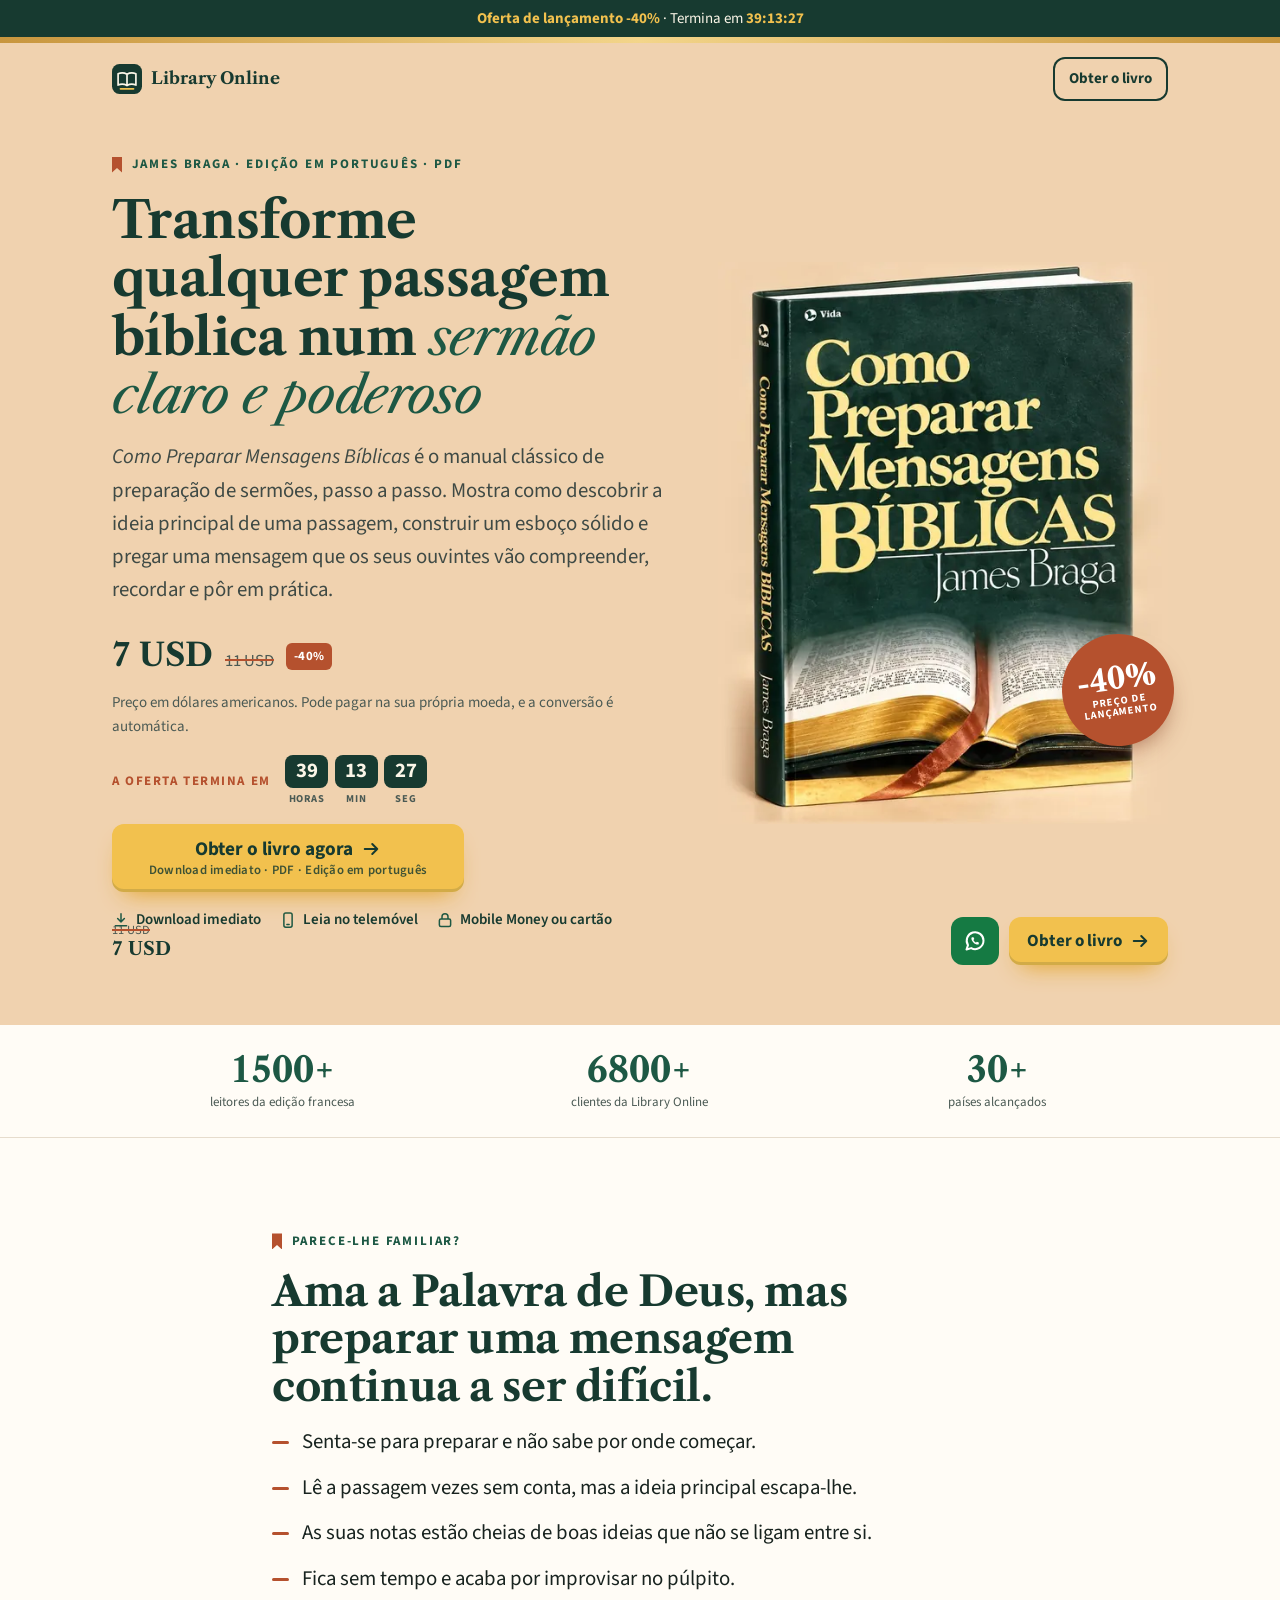
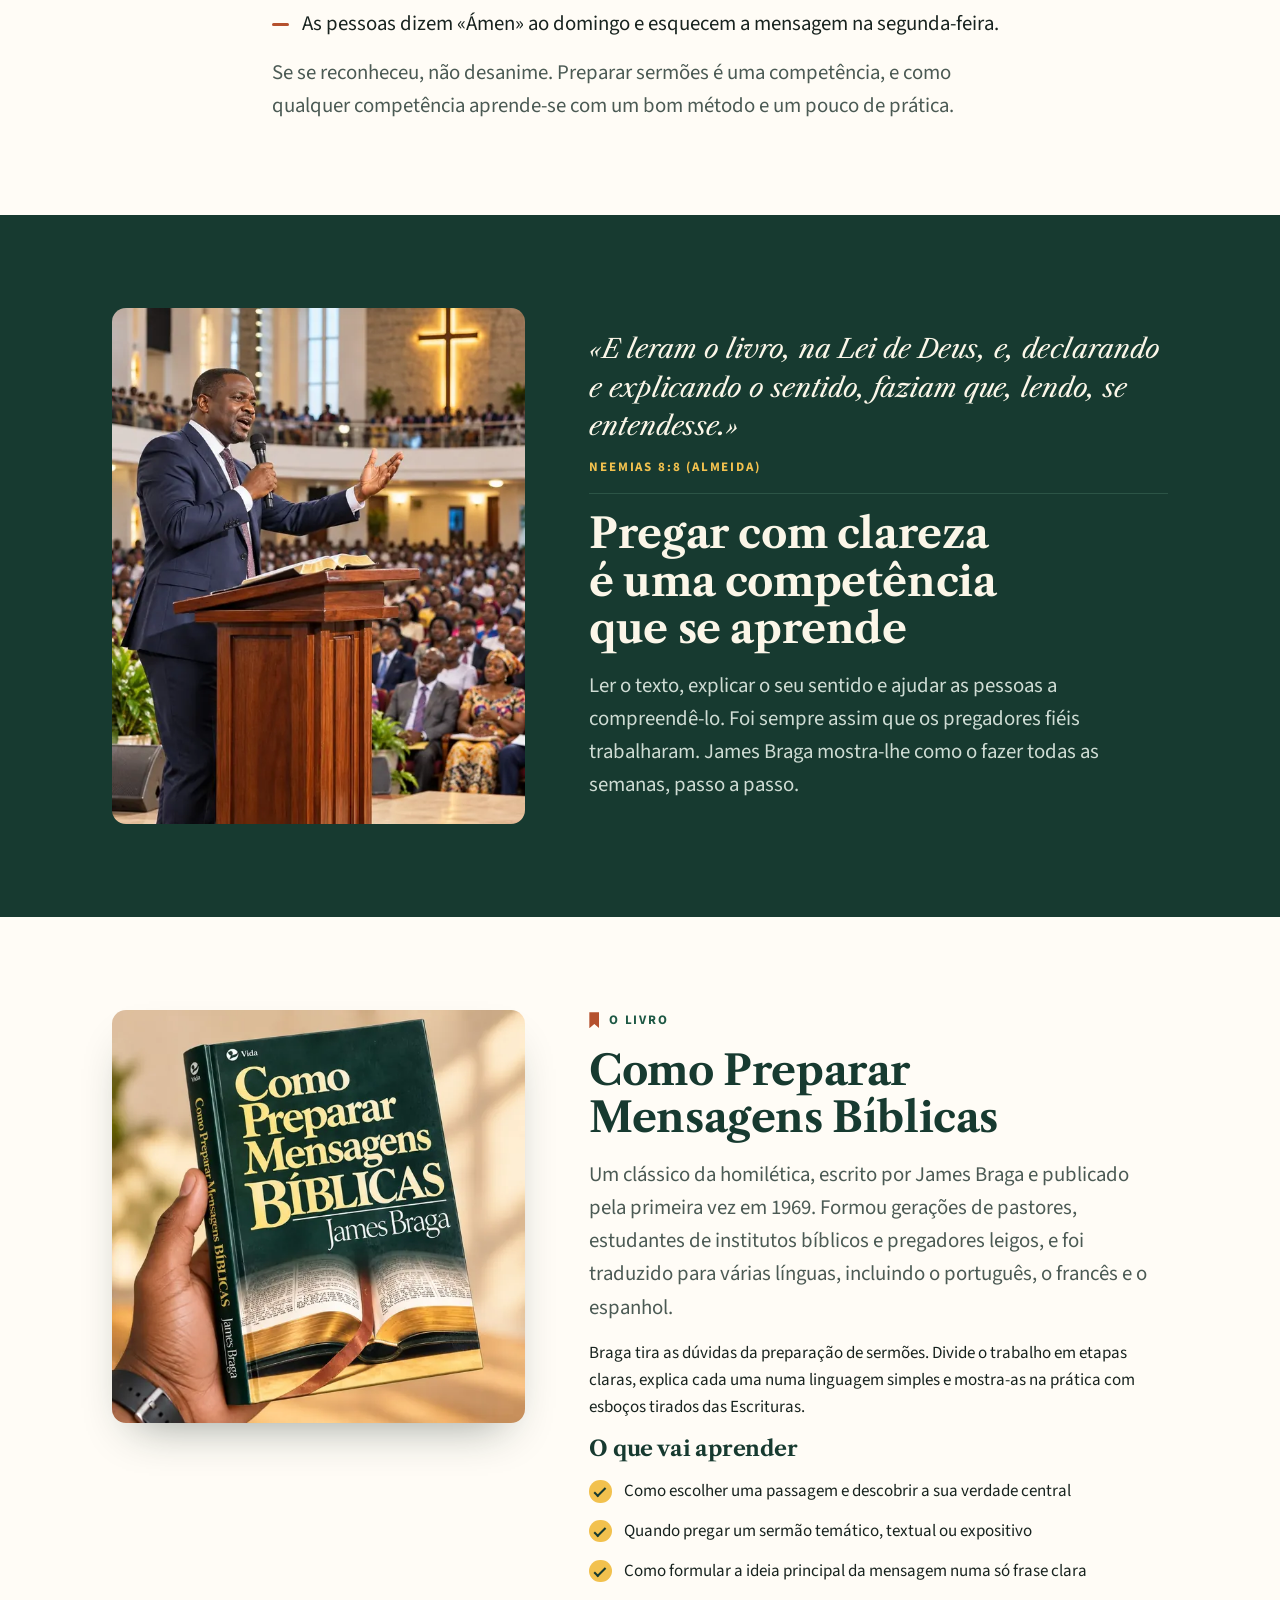
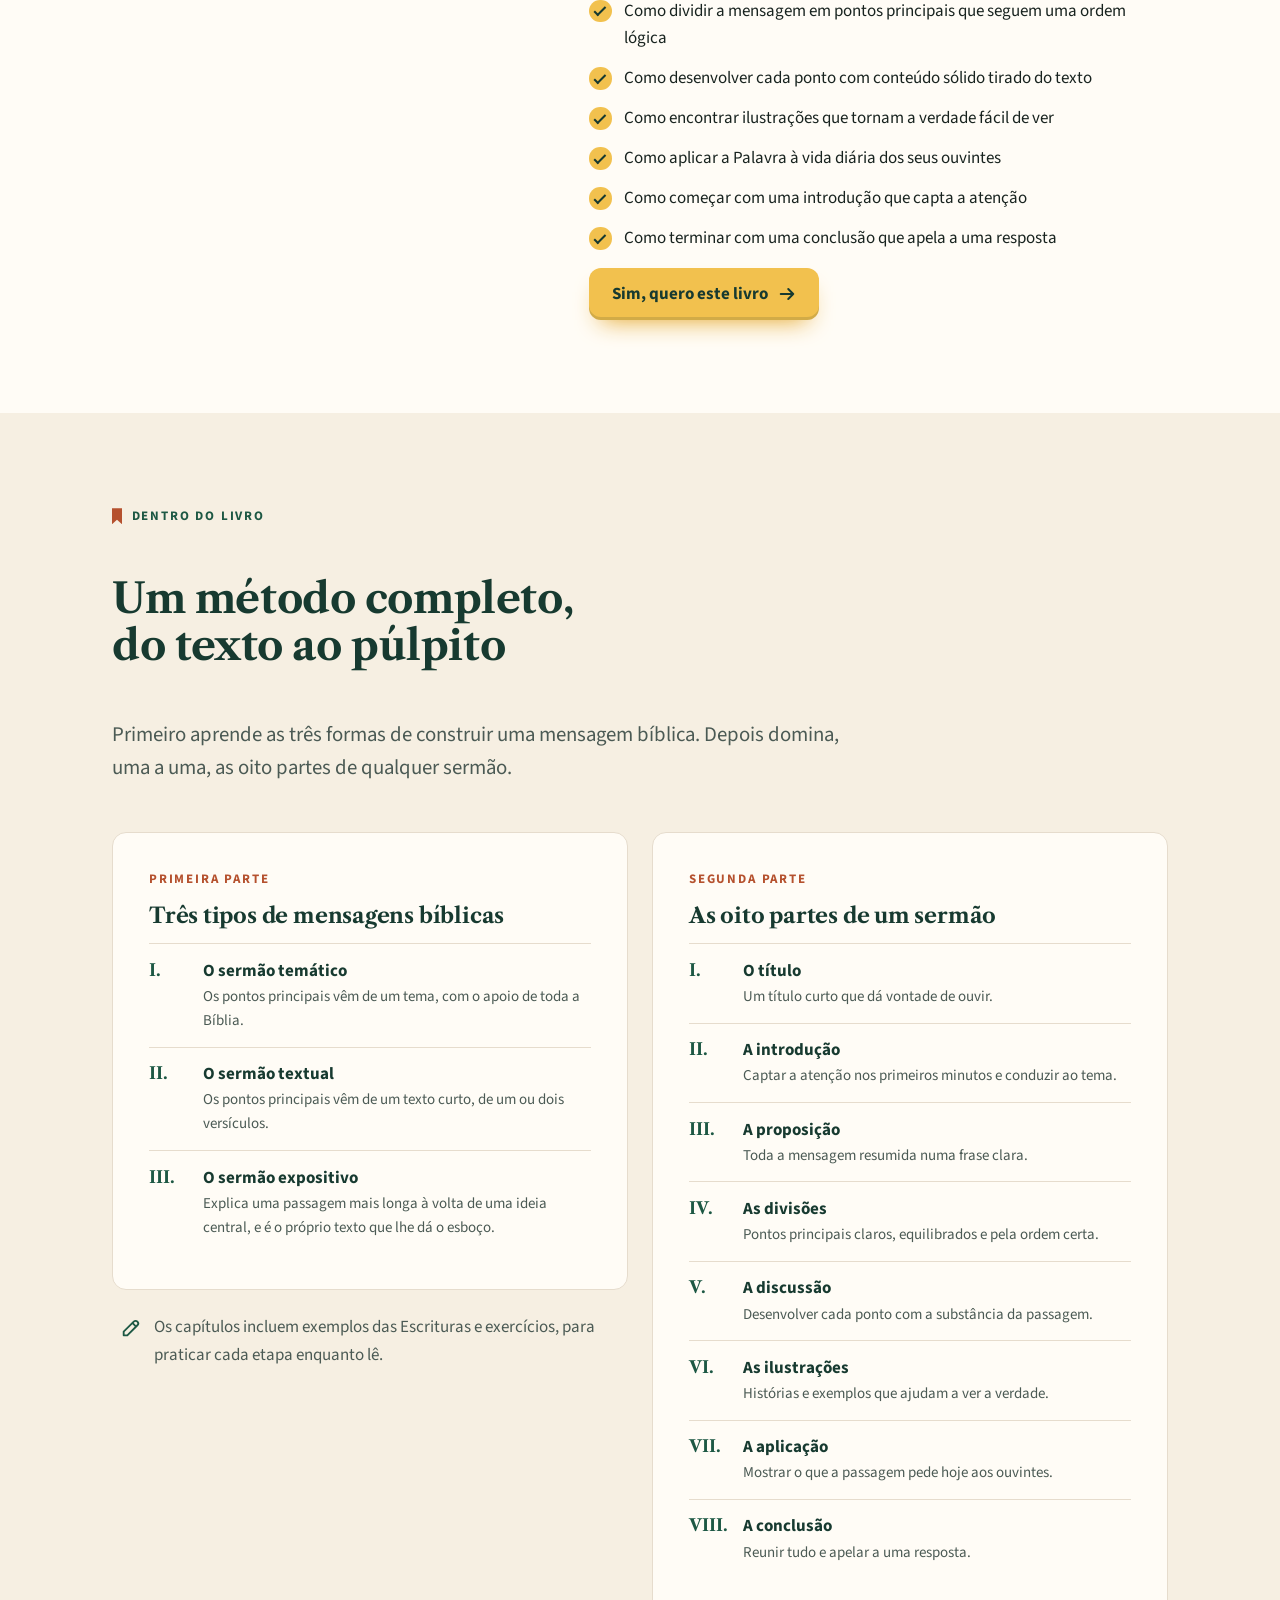
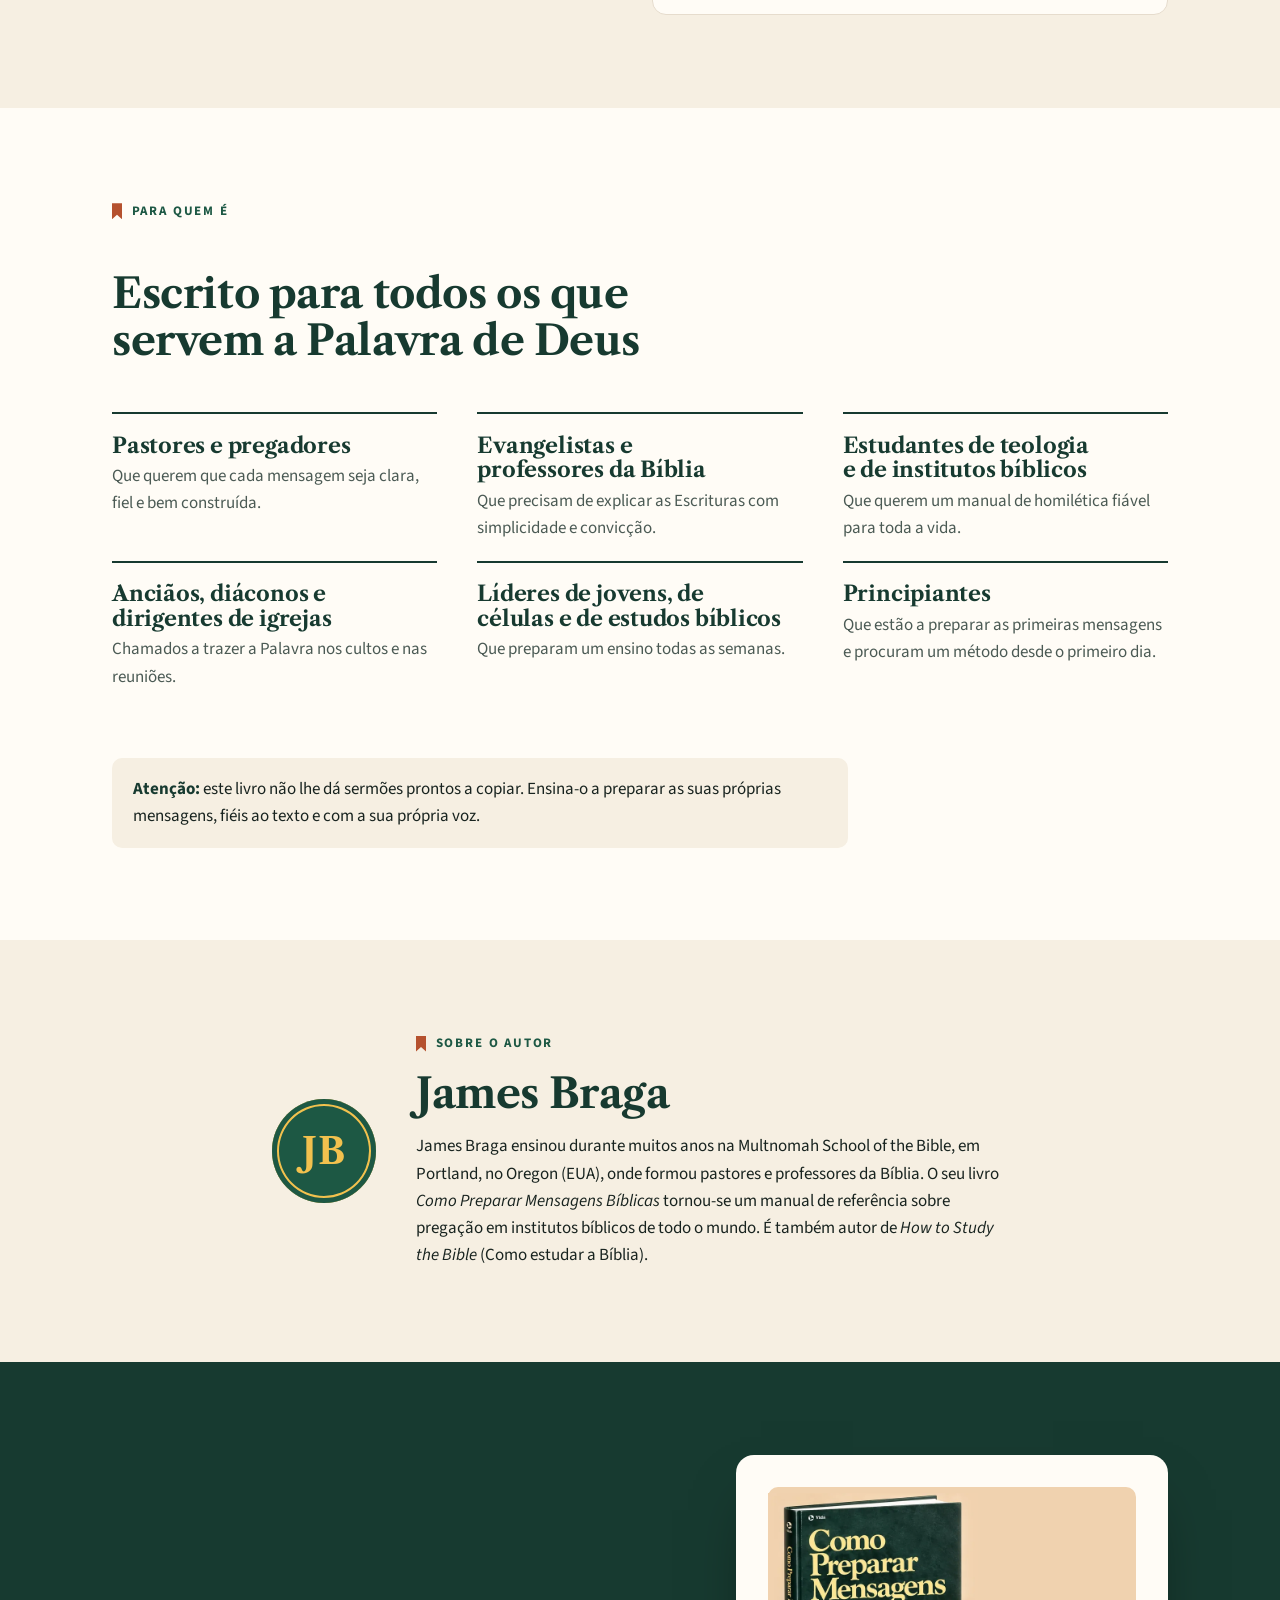
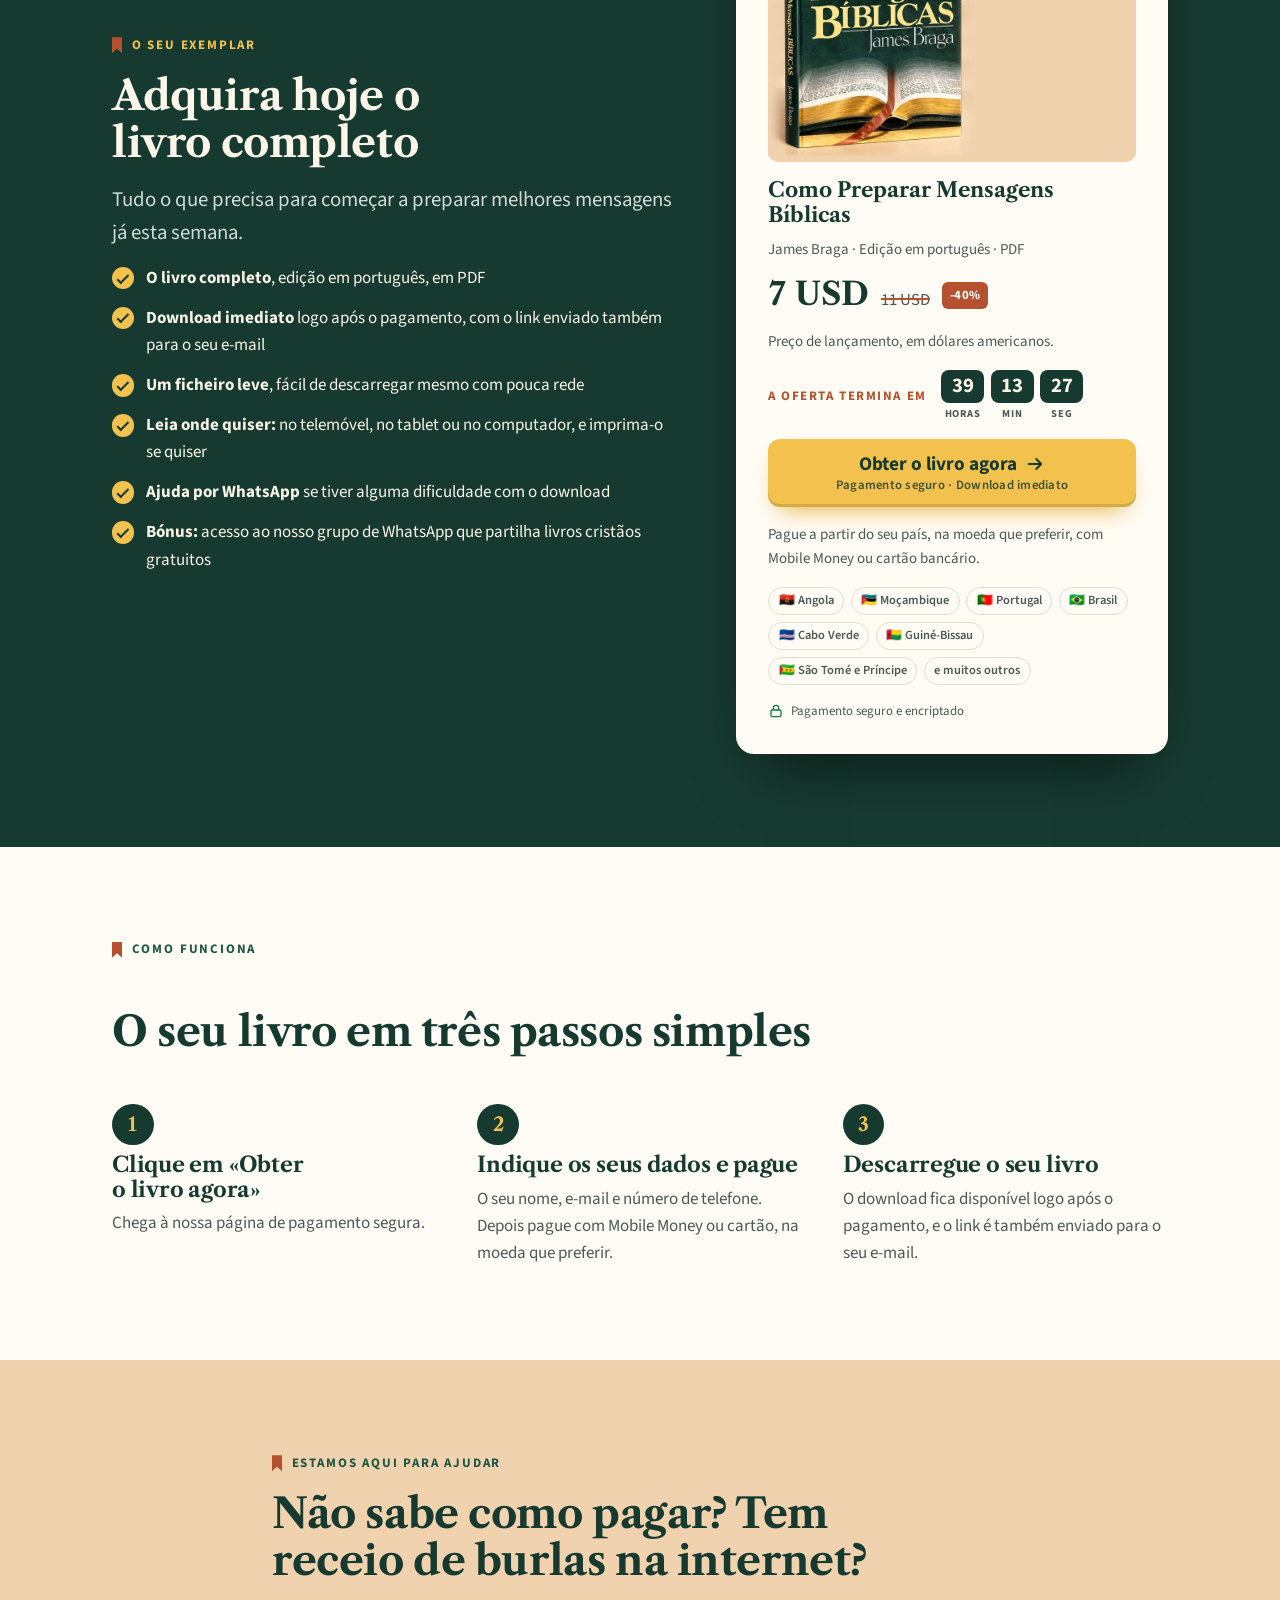
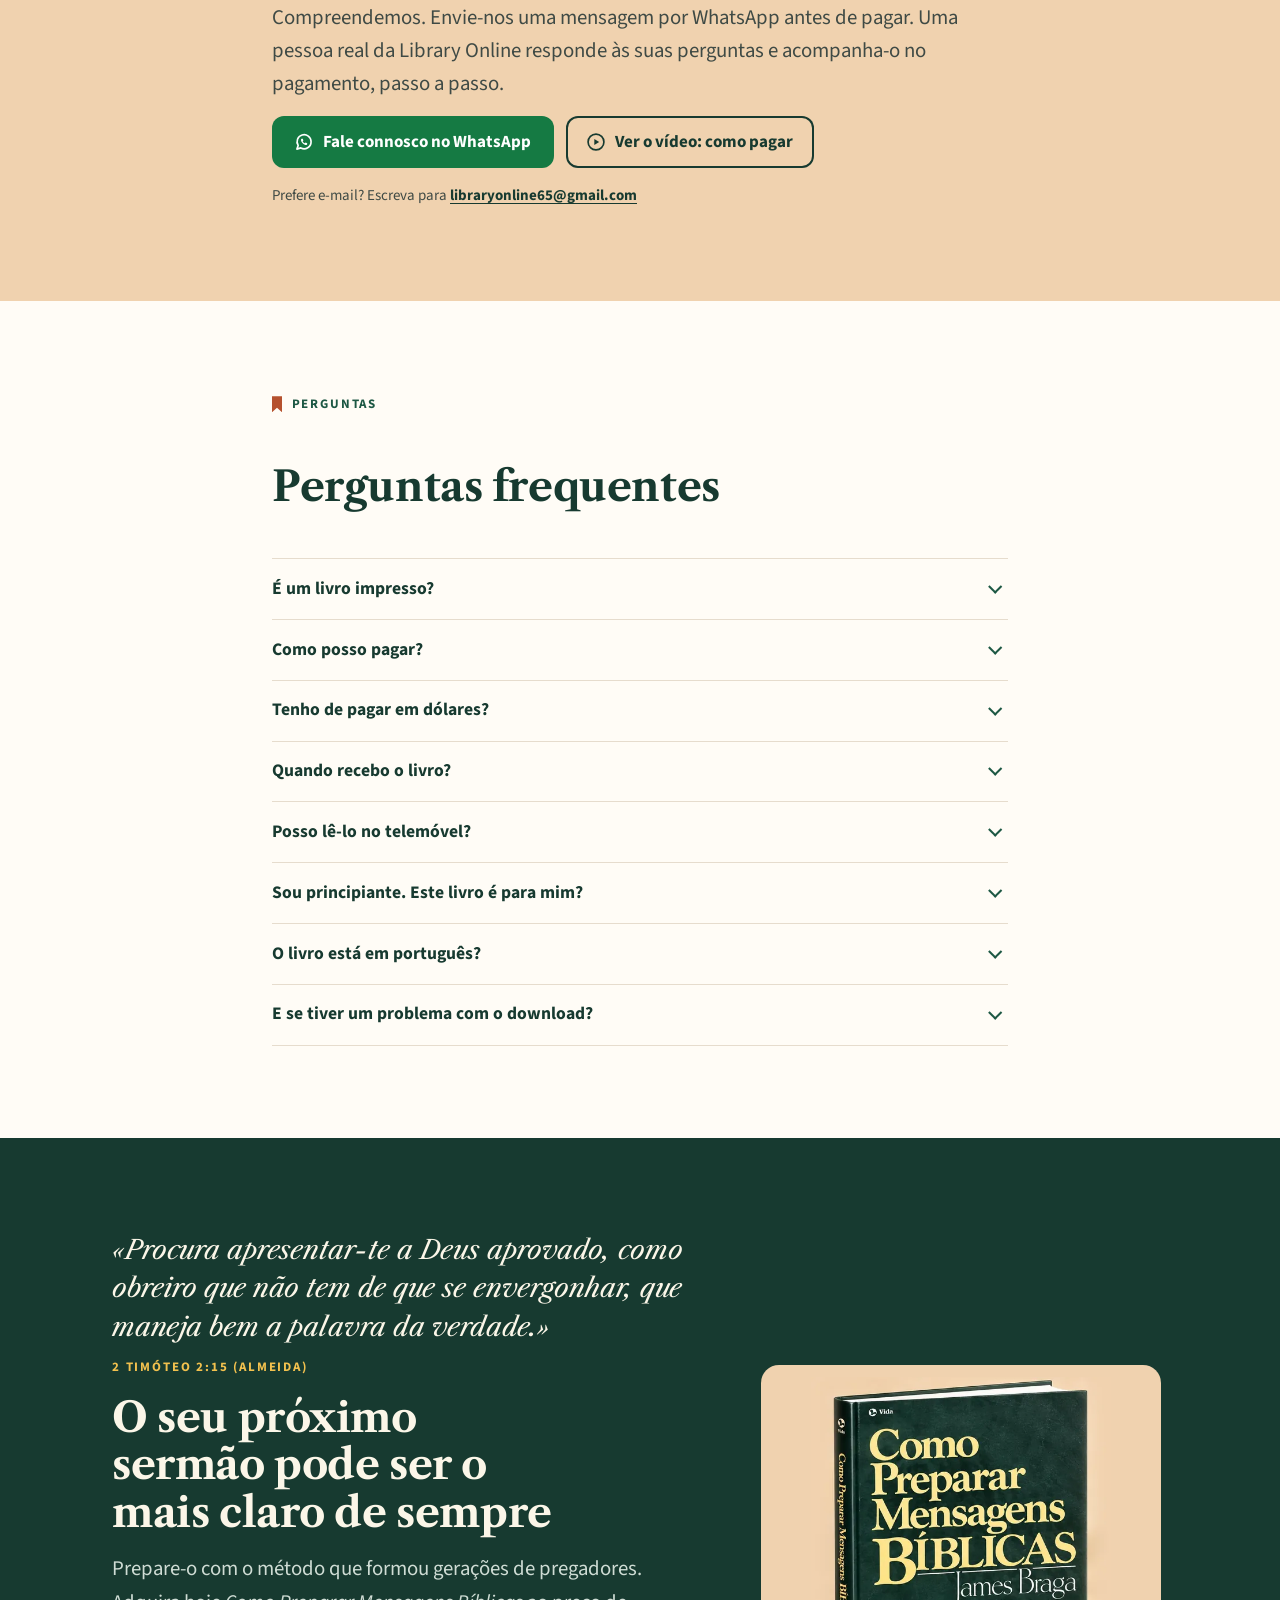
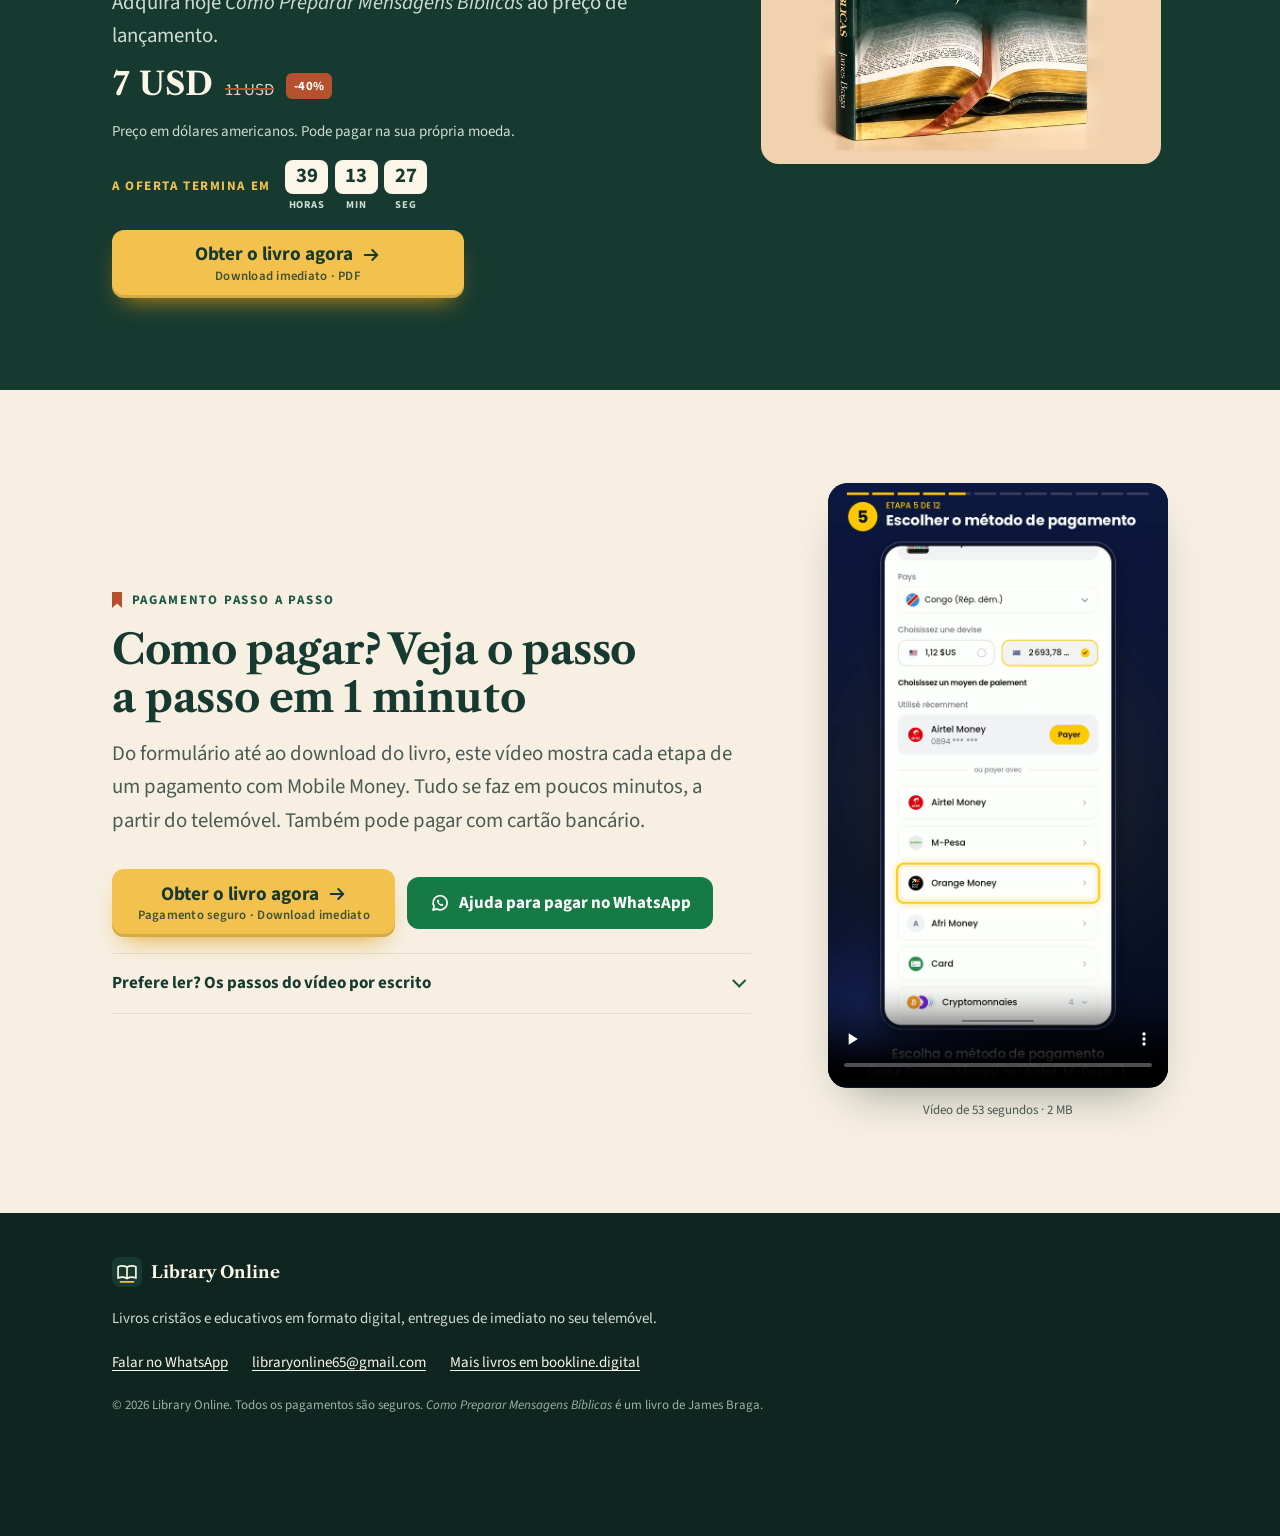
==== commit afceee97: "Replace the WhatsApp group section with a how-to-pay video - index.html: the free-books group sectio" ====
--- a/index.html
+++ b/index.html
@@ -31,7 +31,7 @@
   <symbol id="i-lock" viewBox="0 0 24 24"><rect x="4.5" y="10.5" width="15" height="10" rx="2" fill="none" stroke="currentColor" stroke-width="2"/><path d="M8 10.5V7.5a4 4 0 0 1 8 0v3" fill="none" stroke="currentColor" stroke-width="2"/></symbol>
   <symbol id="i-chat" viewBox="0 0 24 24"><path d="M20.5 11.6a8.4 8.4 0 0 1-12.3 7.5L3.5 20.5l1.5-4.4a8.4 8.4 0 1 1 15.5-4.5Z" fill="none" stroke="currentColor" stroke-width="2" stroke-linejoin="round"/><path d="M9.3 8.2c-.5 0-.9.4-.9 1 0 3 3.4 6.4 6.4 6.4.6 0 1-.4 1-.9v-1.2l-1.9-.8-.9.9c-1.1-.5-2.1-1.5-2.6-2.6l.9-.9-.8-1.9H9.3Z" fill="currentColor"/></symbol>
   <symbol id="i-arrow" viewBox="0 0 24 24"><path d="M4.5 12h15m-6-6 6 6-6 6" fill="none" stroke="currentColor" stroke-width="2.4" stroke-linecap="round" stroke-linejoin="round"/></symbol>
-  <symbol id="i-books" viewBox="0 0 24 24"><path d="M4 4.5h3.6v15H4zM9.6 4.5h3.6v15H9.6zM15.3 5.4l3.4-.9 3.3 14.4-3.4.8z" fill="none" stroke="currentColor" stroke-width="2" stroke-linejoin="round"/><path d="M2.5 19.5h19" stroke="currentColor" stroke-width="2" stroke-linecap="round"/></symbol>
+  <symbol id="i-play" viewBox="0 0 24 24"><circle cx="12" cy="12" r="9.5" fill="none" stroke="currentColor" stroke-width="2"/><path d="M10 8.3v7.4l5.8-3.7z" fill="currentColor"/></symbol>
   <symbol id="i-pen" viewBox="0 0 24 24"><path d="M4 20h4L19 9a2.8 2.8 0 0 0-4-4L4 16v4Z" fill="none" stroke="currentColor" stroke-width="2" stroke-linejoin="round"/><path d="m13.5 6.5 4 4" stroke="currentColor" stroke-width="2"/></symbol>
   <symbol id="i-book" viewBox="0 0 32 32"><rect width="32" height="32" rx="8" fill="#173a30"/><path d="M6.5 10.5c3.2-1.4 6.4-1.3 9.5.5v12c-3.1-1.8-6.3-1.9-9.5-.5zM25.5 10.5c-3.2-1.4-6.4-1.3-9.5.5v12c3.1-1.8 6.3-1.9 9.5-.5z" fill="none" stroke="#fbf6e8" stroke-width="1.8" stroke-linejoin="round"/><path d="M9 26.5h14" stroke="#f2c14e" stroke-width="1.8" stroke-linecap="round"/></symbol>
 </svg>
@@ -328,7 +328,10 @@
       <p class="eyebrow">Estamos aqui para ajudar</p>
       <h2 class="section-title" id="help-title">Não sabe como pagar? Tem receio de burlas na internet?</h2>
       <p class="lead">Compreendemos. Envie-nos uma mensagem por WhatsApp antes de pagar. Uma pessoa real da Library Online responde às suas perguntas e acompanha-o no pagamento, passo a passo.</p>
-      <a class="btn btn-whatsapp" href="https://wa.me/243823226790" data-whatsapp="Olá Library Online, tenho uma pergunta sobre o livro Como Preparar Mensagens Bíblicas." target="_blank" rel="noopener"><svg aria-hidden="true"><use href="#i-chat"/></svg>Fale connosco no WhatsApp</a>
+      <div class="help-actions">
+        <a class="btn btn-whatsapp" href="https://wa.me/243823226790" data-whatsapp="Olá Library Online, tenho uma pergunta sobre o livro Como Preparar Mensagens Bíblicas." target="_blank" rel="noopener"><svg aria-hidden="true"><use href="#i-chat"/></svg>Fale connosco no WhatsApp</a>
+        <a class="btn btn-outline" href="#como-pagar"><svg aria-hidden="true"><use href="#i-play"/></svg>Ver o vídeo: como pagar</a>
+      </div>
       <p class="help-contact">Prefere e-mail? Escreva para <a href="mailto:libraryonline65@gmail.com" data-email>libraryonline65@gmail.com</a></p>
     </div>
   </section>
@@ -347,7 +350,7 @@
         </details>
         <details>
           <summary>Como posso pagar?</summary>
-          <div class="faq-answer"><p>Com Mobile Money ou cartão bancário. Pode pagar a partir de Angola, Moçambique, Portugal, Brasil, Cabo Verde e de muitos outros países.</p></div>
+          <div class="faq-answer"><p>Com Mobile Money ou cartão bancário. Pode pagar a partir de Angola, Moçambique, Portugal, Brasil, Cabo Verde e de muitos outros países. No fim desta página, um <a href="#como-pagar">vídeo de 1 minuto</a> mostra o pagamento passo a passo.</p></div>
         </details>
         <details>
           <summary>Tenho de pagar em dólares?</summary>
@@ -419,15 +422,54 @@
     </div>
   </section>
 
-  <!-- Free books group: a soft exit for visitors who are not ready to buy -->
-  <section class="section group" aria-labelledby="group-title">
-    <div class="wrap narrow group-box">
-      <span class="group-mark" aria-hidden="true"><svg><use href="#i-books"/></svg></span>
-      <div class="flow">
-        <p class="eyebrow">Livros cristãos gratuitos</p>
-        <h2 class="section-title" id="group-title">Junte-se ao nosso grupo de WhatsApp e receba livros cristãos gratuitos</h2>
-        <p class="lead">Os membros recebem livros cristãos gratuitos para ler no telemóvel, além de novidades sobre os nossos novos títulos. A adesão é gratuita.</p>
-        <a class="btn btn-whatsapp" href="https://chat.whatsapp.com/DRFUqxZkOjX3fzXEaGObV3?s=cl&amp;p=a&amp;mlu=4&amp;ilr=4" data-link="whatsappGroupUrl" target="_blank" rel="noopener"><svg aria-hidden="true"><use href="#i-chat"/></svg>Entrar no grupo gratuito</a>
+  <!-- How to pay: the step-by-step video -->
+  <section class="section howto" id="como-pagar" aria-labelledby="howto-title">
+    <div class="wrap howto-grid">
+      <div class="howto-head flow">
+        <p class="eyebrow">Pagamento passo a passo</p>
+        <h2 class="section-title" id="howto-title">Como pagar? Veja o passo a passo em 1 minuto</h2>
+        <p class="lead">Do formulário até ao download do livro, este vídeo mostra cada etapa de um pagamento com Mobile Money. Tudo se faz em poucos minutos, a partir do telemóvel. Também pode pagar com cartão bancário.</p>
+      </div>
+
+      <figure class="howto-media">
+        <div class="howto-frame">
+          <video controls playsinline preload="none" width="720" height="1280" poster="assets/img/como-pagar-poster.jpg" aria-label="Vídeo: como pagar o livro, passo a passo">
+            <source src="assets/video/como-pagar.mp4" type="video/mp4">
+            <a href="assets/video/como-pagar.mp4">Ver o vídeo: como pagar o livro</a>
+          </video>
+        </div>
+        <figcaption>Vídeo de 53 segundos · 2 MB</figcaption>
+      </figure>
+
+      <div class="howto-body flow">
+        <div class="howto-actions">
+          <a class="btn btn-gold btn-lg btn-shine" href="#oferta" data-cta data-cta-main>
+            <span class="btn-main">Obter o livro agora <svg aria-hidden="true"><use href="#i-arrow"/></svg></span>
+            <span class="btn-sub">Pagamento seguro · Download imediato</span>
+          </a>
+          <a class="btn btn-whatsapp" href="https://wa.me/243823226790" data-whatsapp="Olá Library Online, preciso de ajuda para pagar o livro Como Preparar Mensagens Bíblicas." target="_blank" rel="noopener"><svg aria-hidden="true"><use href="#i-chat"/></svg>Ajuda para pagar no WhatsApp</a>
+        </div>
+        <div class="faq-list howto-text">
+          <details>
+            <summary>Prefere ler? Os passos do vídeo por escrito</summary>
+            <div class="faq-answer">
+              <ol class="howto-list">
+                <li><strong>Obter o livro.</strong> Clique em «Obter o livro agora».</li>
+                <li><strong>Preencher o formulário.</strong> Nome, apelido, e-mail e telemóvel (WhatsApp). Confirme bem o seu e-mail!</li>
+                <li><strong>Pagar agora.</strong> Clique em «Pagar agora» e aguarde um instante.</li>
+                <li><strong>Escolher a moeda.</strong> A moeda do seu país ou dólares.</li>
+                <li><strong>Escolher o método de pagamento.</strong> Mobile Money (Orange Money, Airtel Money, <span class="nowrap">M-Pesa</span>…) ou cartão bancário.</li>
+                <li><strong>Introduzir o número.</strong> Introduza o número da sua conta Mobile Money e clique em «Continuar».</li>
+                <li><strong>Aguardar um instante.</strong> Vai chegar ao seu telemóvel uma mensagem do seu operador.</li>
+                <li><strong>Introduzir o código secreto.</strong> Na mensagem, introduza o seu código secreto e confirme.</li>
+                <li><strong>Confirmar a mensagem.</strong> Uma mensagem confirma o pagamento: clique em «OK».</li>
+                <li><strong>Pagamento recebido.</strong> Aguarde: está a ser redirecionado para a loja.</li>
+                <li><strong>Transferir o livro.</strong> Compra confirmada: clique em «Transferir» para obter o seu livro.</li>
+                <li><strong>Boa leitura!</strong> O seu livro foi transferido.</li>
+              </ol>
+            </div>
+          </details>
+        </div>
       </div>
     </div>
   </section>
--- a/assets/css/style.css
+++ b/assets/css/style.css
@@ -33,6 +33,7 @@
   --on-dark-faint: #9db3a8;
   --line: #e6dccd;
   --line-dark: #2c5446;
+  --video-bg: #0b163e;    /* backdrop of the how-to-pay video, shown while it loads */
 
   /* Type */
   --font-display: "Libre Caslon Text", Georgia, "Times New Roman", serif;
@@ -159,6 +160,7 @@
 .section-head { max-width: var(--narrow); }
 
 .small { font-size: var(--fs-sm); color: var(--ink-soft); }
+.nowrap { white-space: nowrap; }
 
 /* ---------- Buttons ---------- */
 
@@ -745,6 +747,12 @@
 .help { background: var(--sand); }
 .help-box { align-items: flex-start; }
 .help-box .lead { color: var(--ink-warm); }
+.help-actions { display: flex; flex-wrap: wrap; gap: .75rem; width: 100%; }
+.help-actions .btn { width: 100%; }
+.help-actions .btn-outline { min-height: 52px; padding: .8rem 1.3rem; font-size: 1.0625rem; }
+@media (min-width: 560px) {
+  .help-actions .btn { width: auto; }
+}
 .help-contact { font-size: var(--fs-sm); color: var(--ink-warm); }
 .help-contact a { color: var(--forest); font-weight: 700; }
 
@@ -778,23 +786,49 @@
 .faq-list details[open] summary::after { transform: translateY(-25%) rotate(-135deg); }
 .faq-answer { display: flex; flex-direction: column; gap: .6rem; padding-bottom: 1.2rem; color: var(--ink-soft); }
 
-/* ---------- Free books group ---------- */
-
-.group { background: var(--paper-warm); }
-.group-box { display: grid; gap: 1.25rem; align-items: start; }
-.group-box .btn { align-self: flex-start; }
-.group-mark {
-  display: grid;
-  place-items: center;
-  width: 64px;
-  height: 64px;
-  border-radius: 50%;
-  background: var(--whatsapp);
-  color: var(--white);
-}
-.group-mark svg { width: 30px; height: 30px; }
-@media (min-width: 760px) {
-  .group-box { grid-template-columns: auto minmax(0, 1fr); gap: 2rem; }
+/* ---------- How to pay (video) ----------
+   Mobile: title, video, buttons. Wide screens: the vertical video stands on
+   the right and the text sits beside it, centred on its height. */
+
+.howto { background: var(--paper-warm); }
+.howto-grid {
+  display: grid;
+  grid-template-areas: "head" "video" "body";
+  gap: 2rem;
+}
+.howto-head { grid-area: head; }
+.howto-body { grid-area: body; }
+.howto-media { grid-area: video; justify-self: center; width: min(100%, 300px); }
+.howto-frame {
+  overflow: hidden;
+  isolation: isolate;
+  border-radius: 20px;
+  background: var(--video-bg);
+  box-shadow: var(--shadow);
+}
+.howto-frame video { display: block; width: 100%; height: auto; aspect-ratio: 9 / 16; }
+.howto-media figcaption { margin-top: .75rem; text-align: center; font-size: var(--fs-xs); color: var(--ink-soft); }
+.howto-actions { display: flex; flex-wrap: wrap; align-items: center; gap: .75rem; }
+.howto-actions .btn { width: 100%; }
+.howto-text summary { font-size: 1.0625rem; }
+.howto-list { display: grid; gap: .45rem; padding-left: 1.85rem; }
+.howto-list li { padding-left: .2rem; }
+.howto-list li::marker { color: var(--green); font-weight: 700; }
+.howto-list strong { color: var(--forest); }
+
+@media (min-width: 560px) {
+  .howto-actions .btn { width: auto; }
+}
+@media (min-width: 900px) {
+  .howto-grid {
+    grid-template-columns: minmax(0, 1fr) 340px;
+    grid-template-rows: 1fr auto auto 1fr;
+    grid-template-areas: ". video" "head video" "body video" ". video";
+    column-gap: clamp(3rem, 6vw, 5rem);
+    row-gap: 0;
+  }
+  .howto-media { width: 100%; }
+  .howto-body { margin-top: 2rem; }
 }
 
 /* ---------- Final call ---------- */
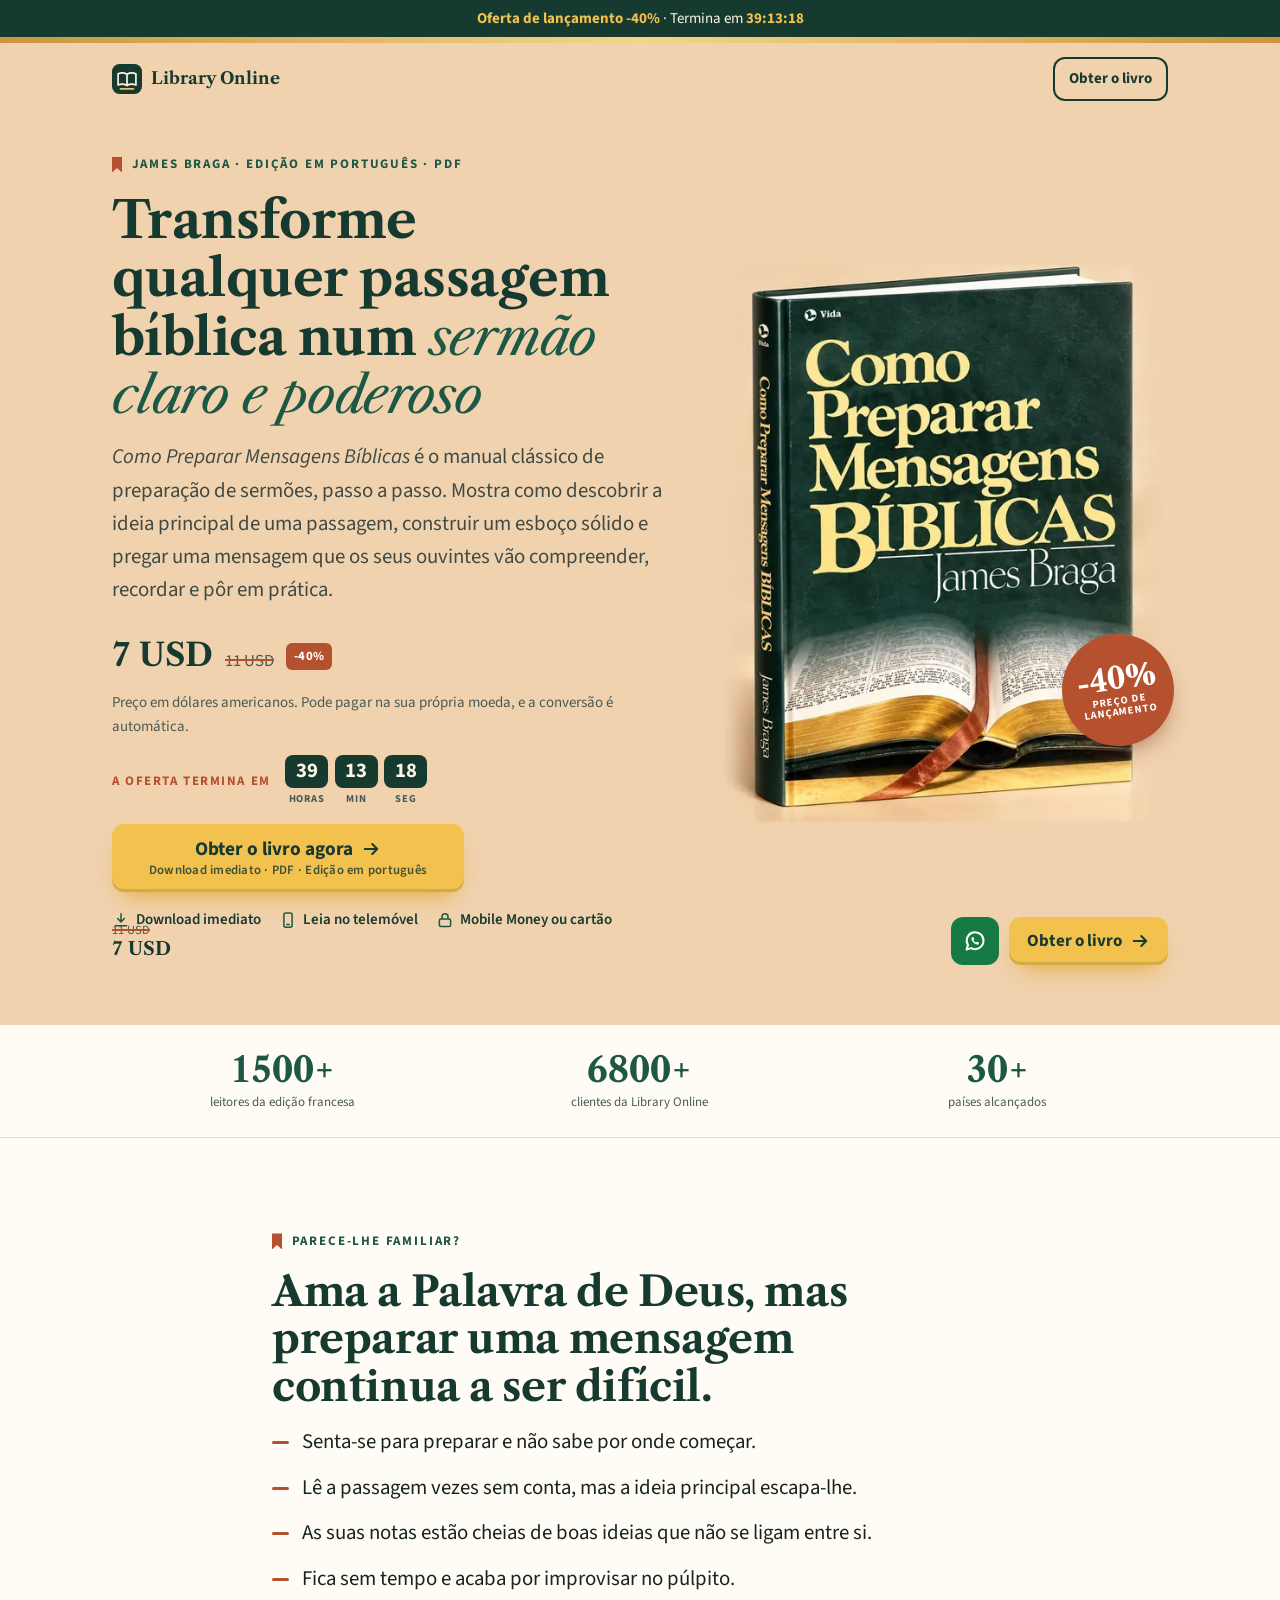
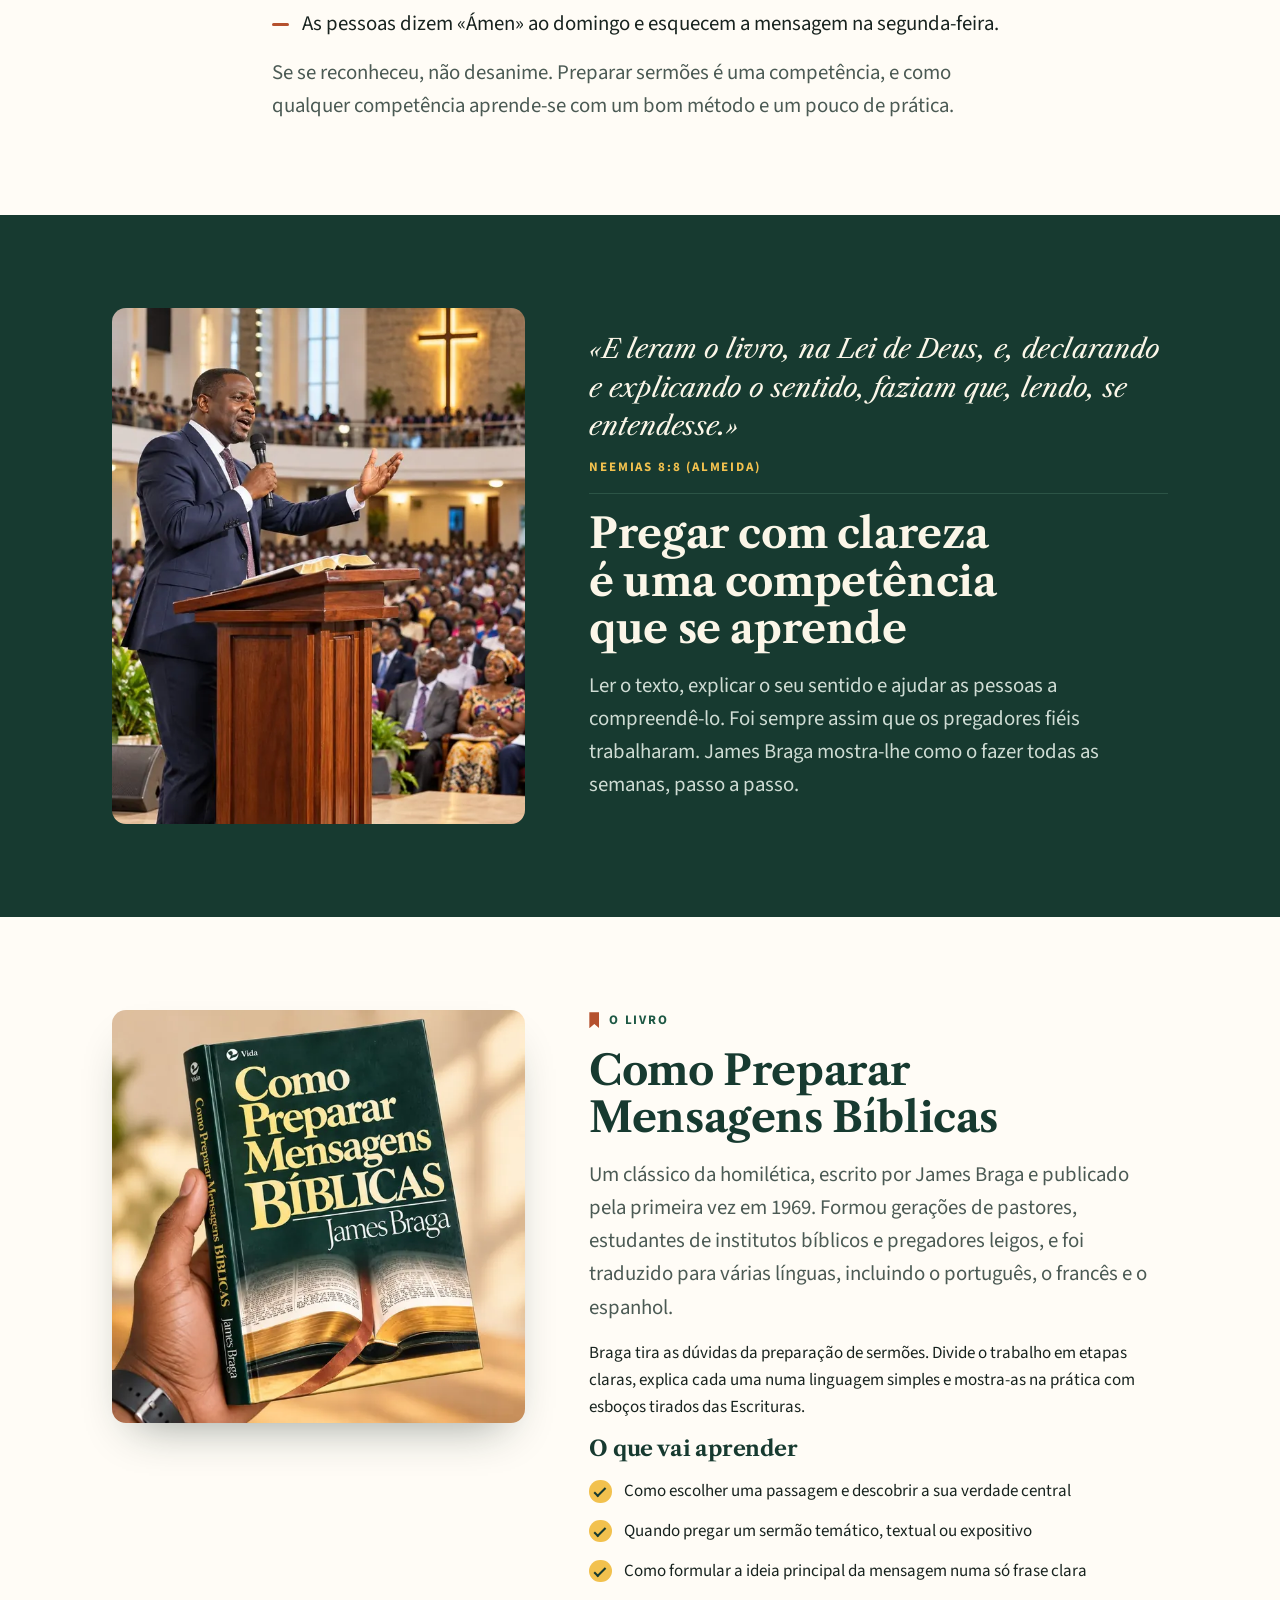
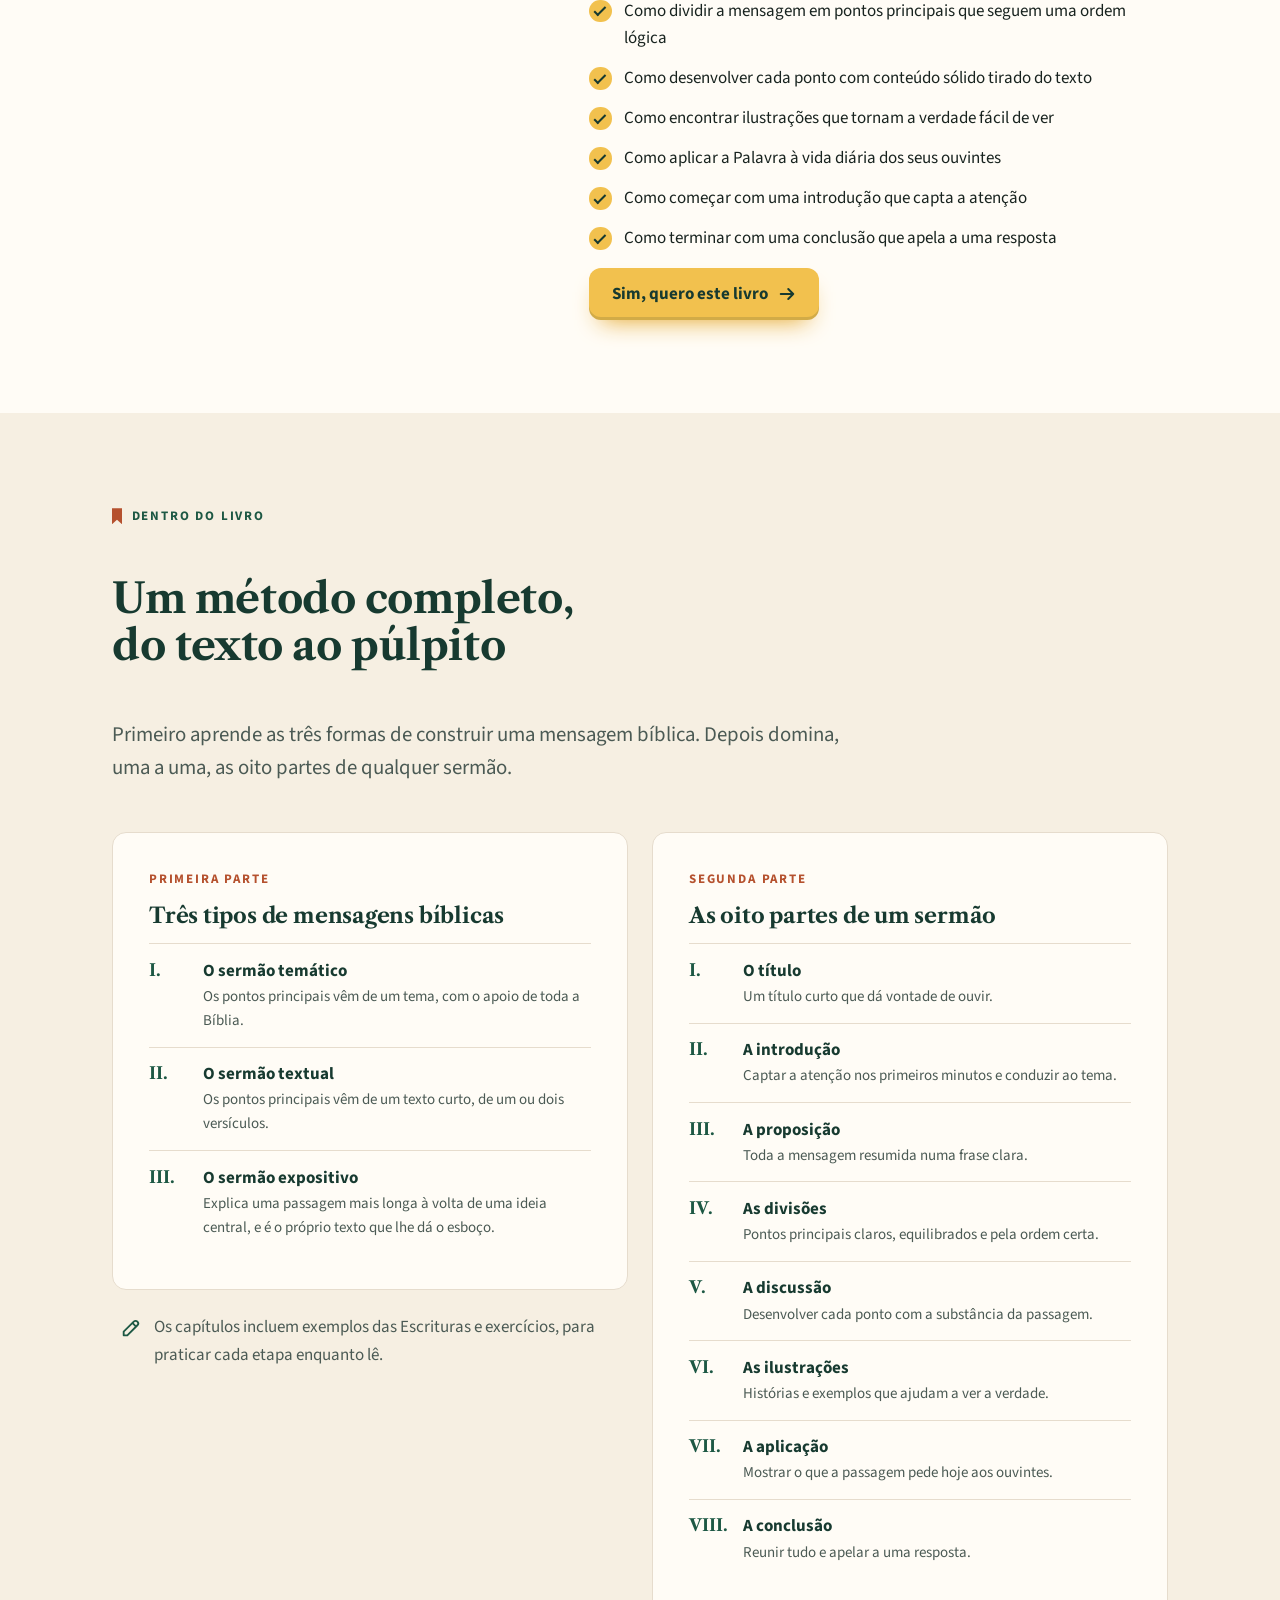
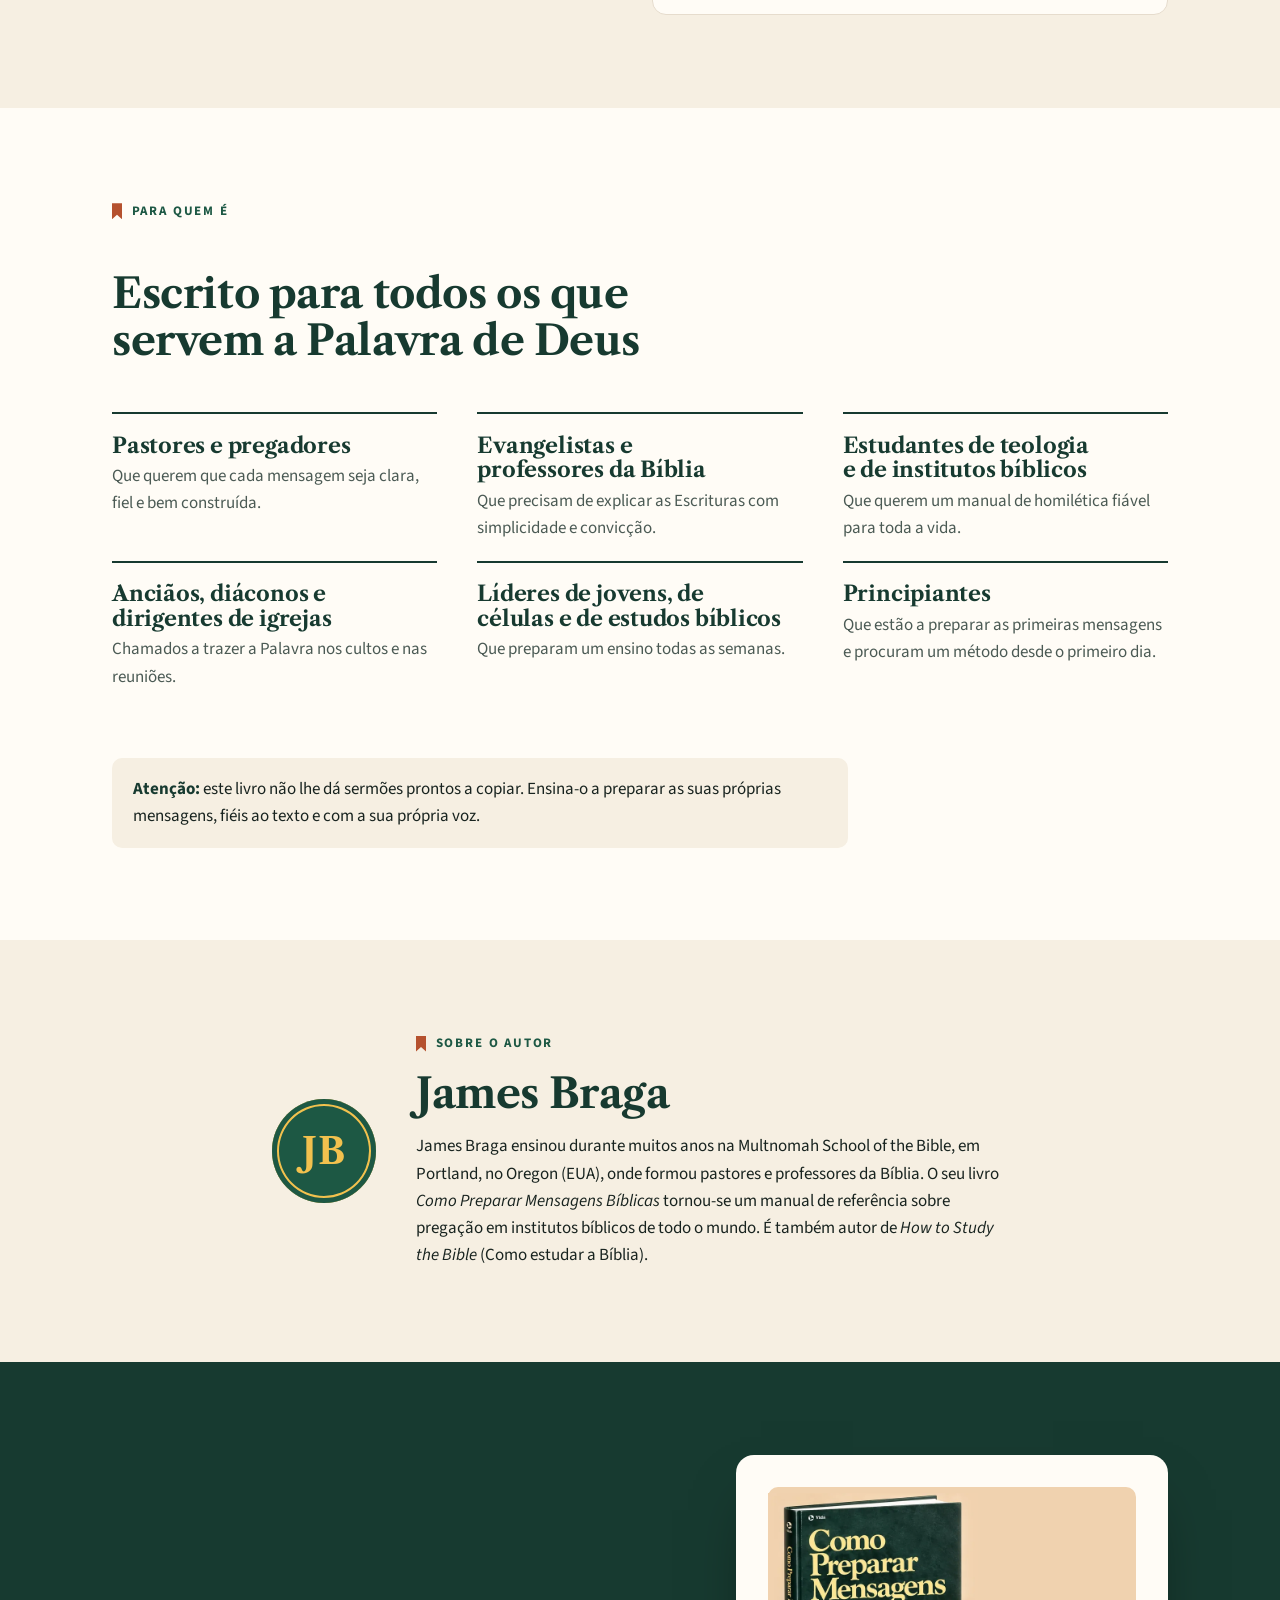
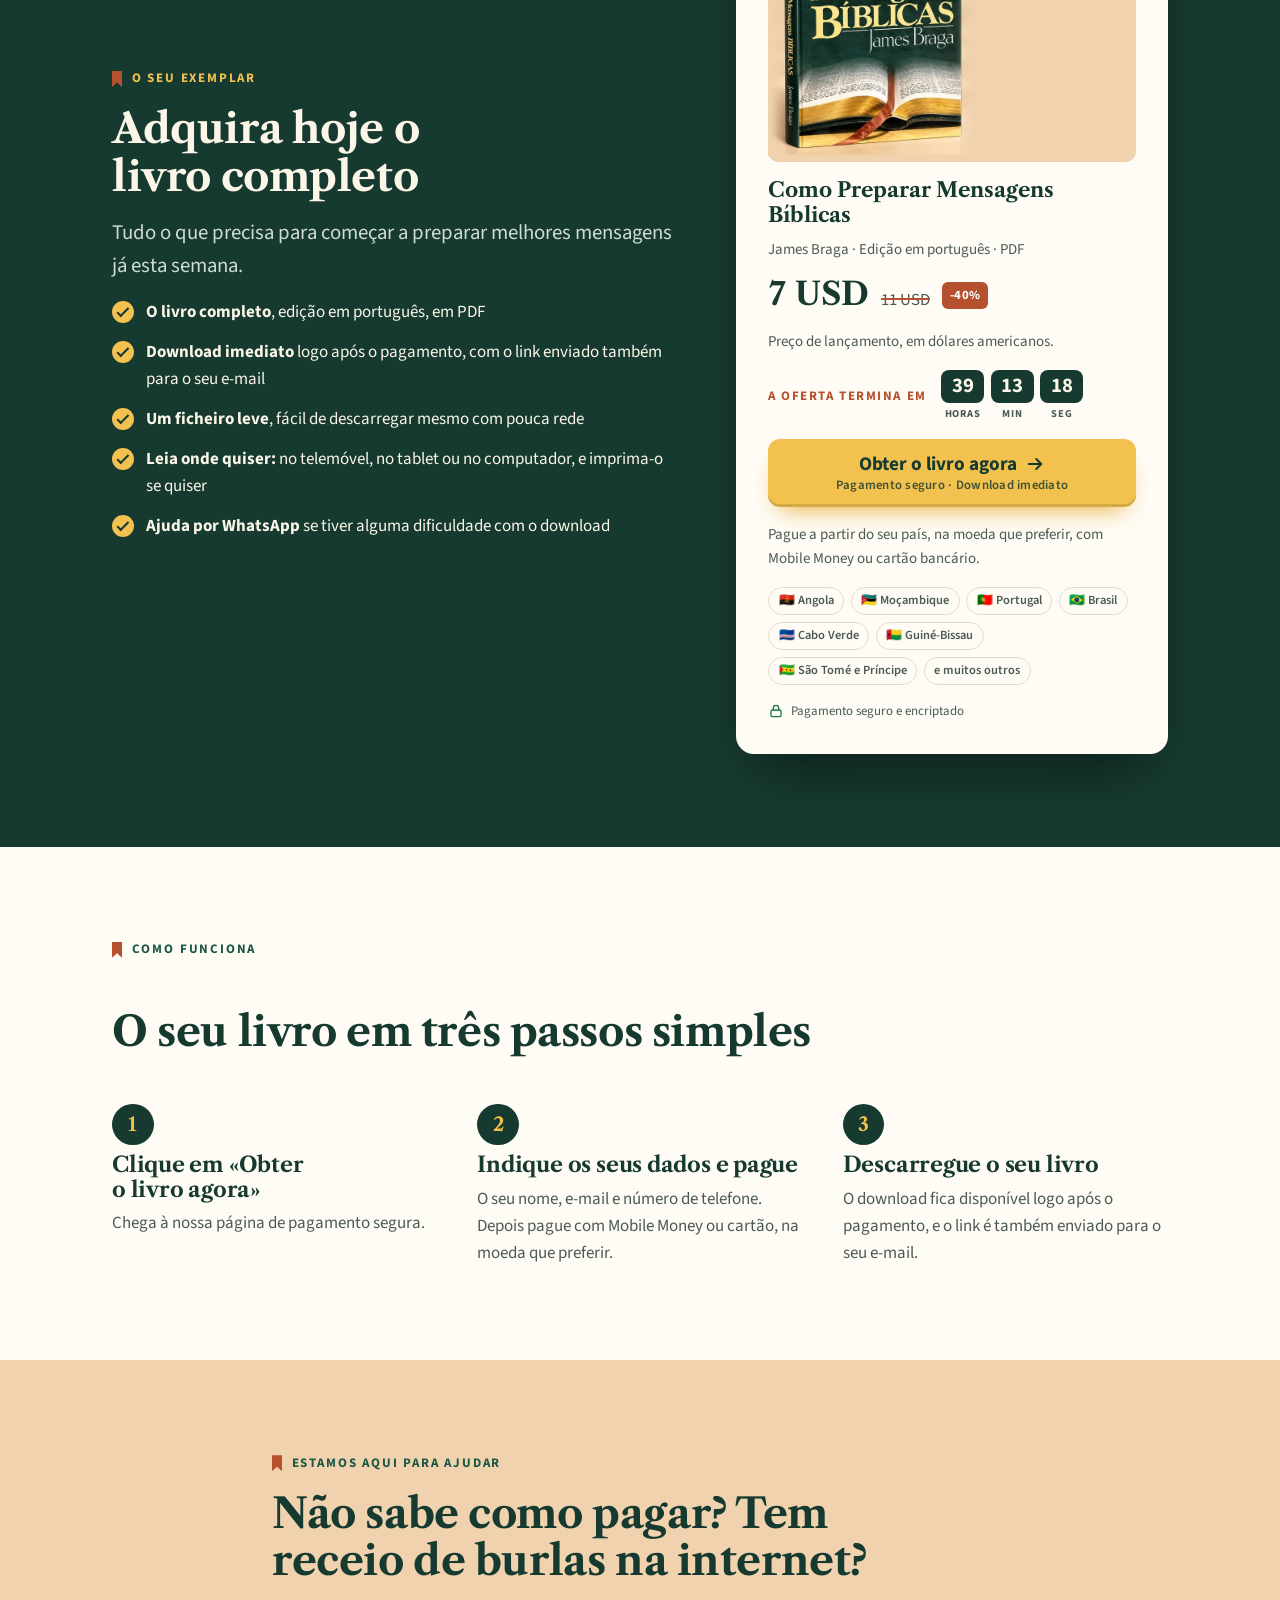
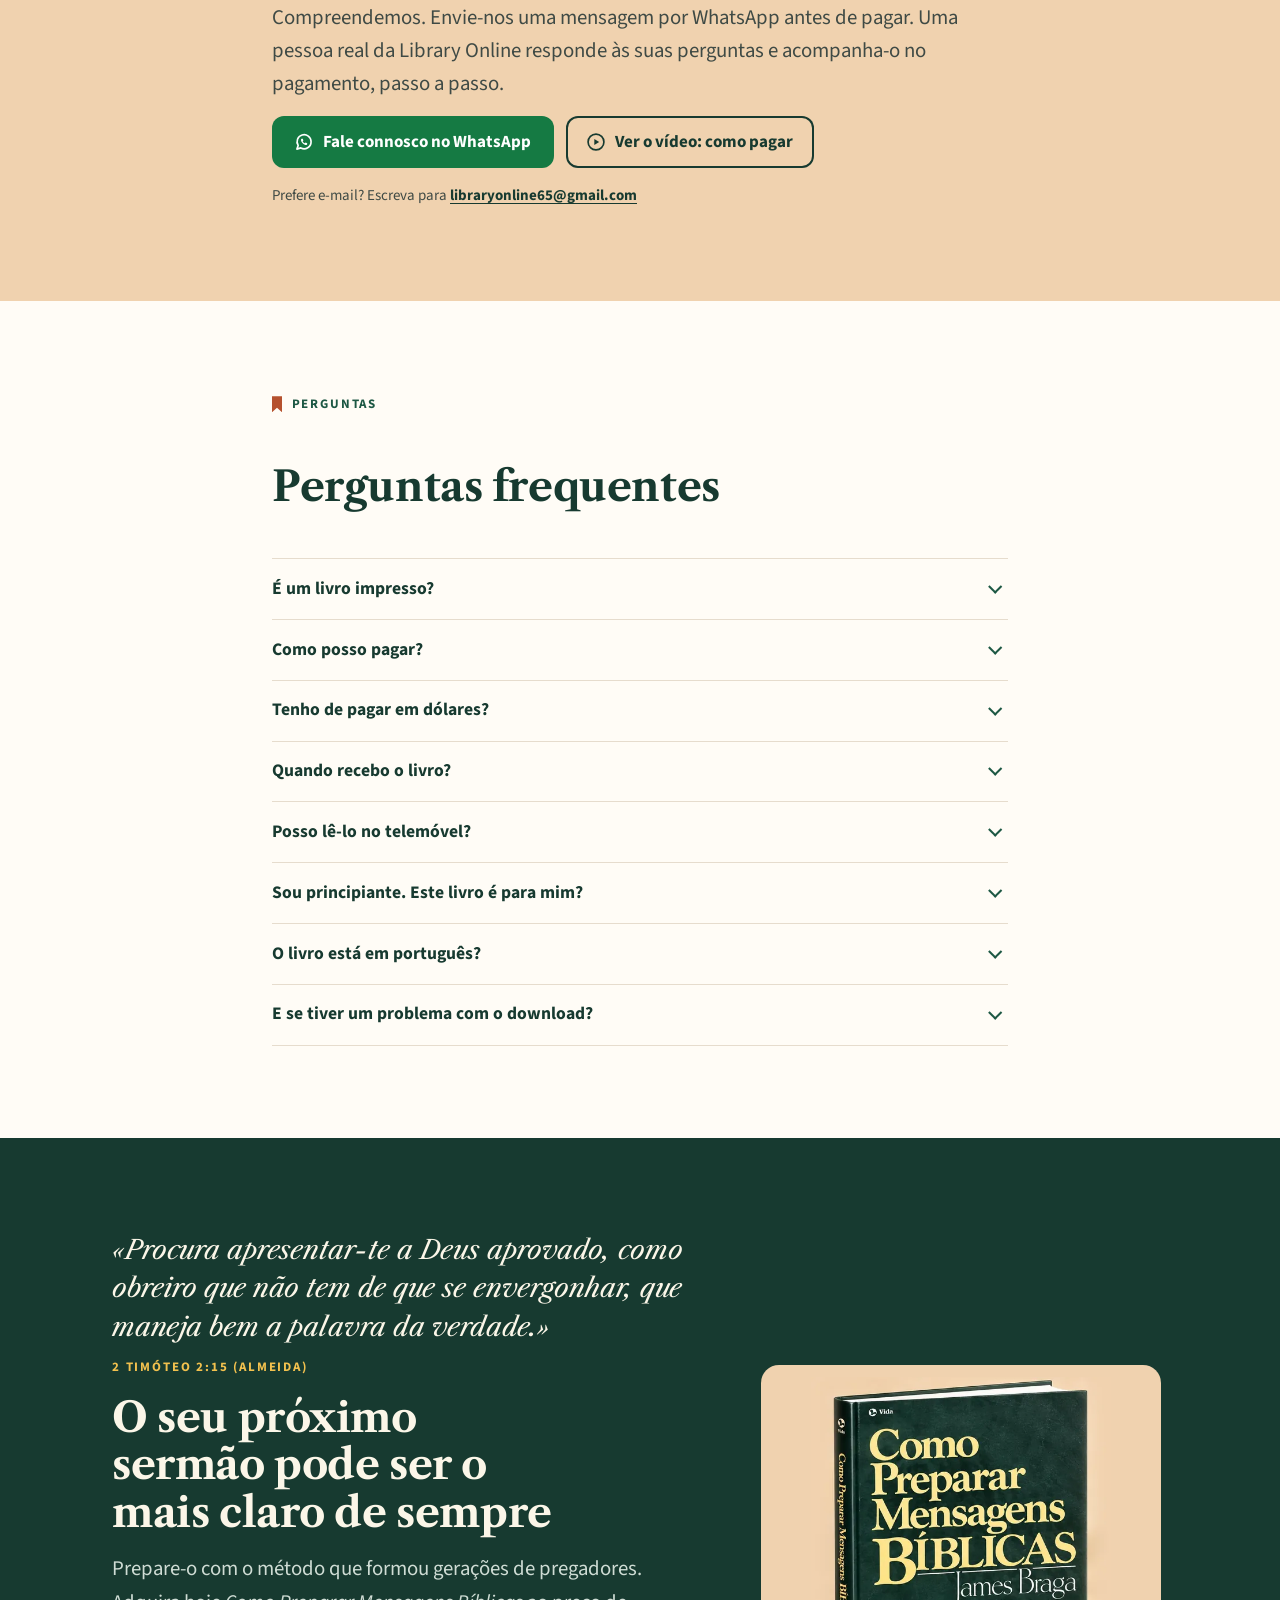
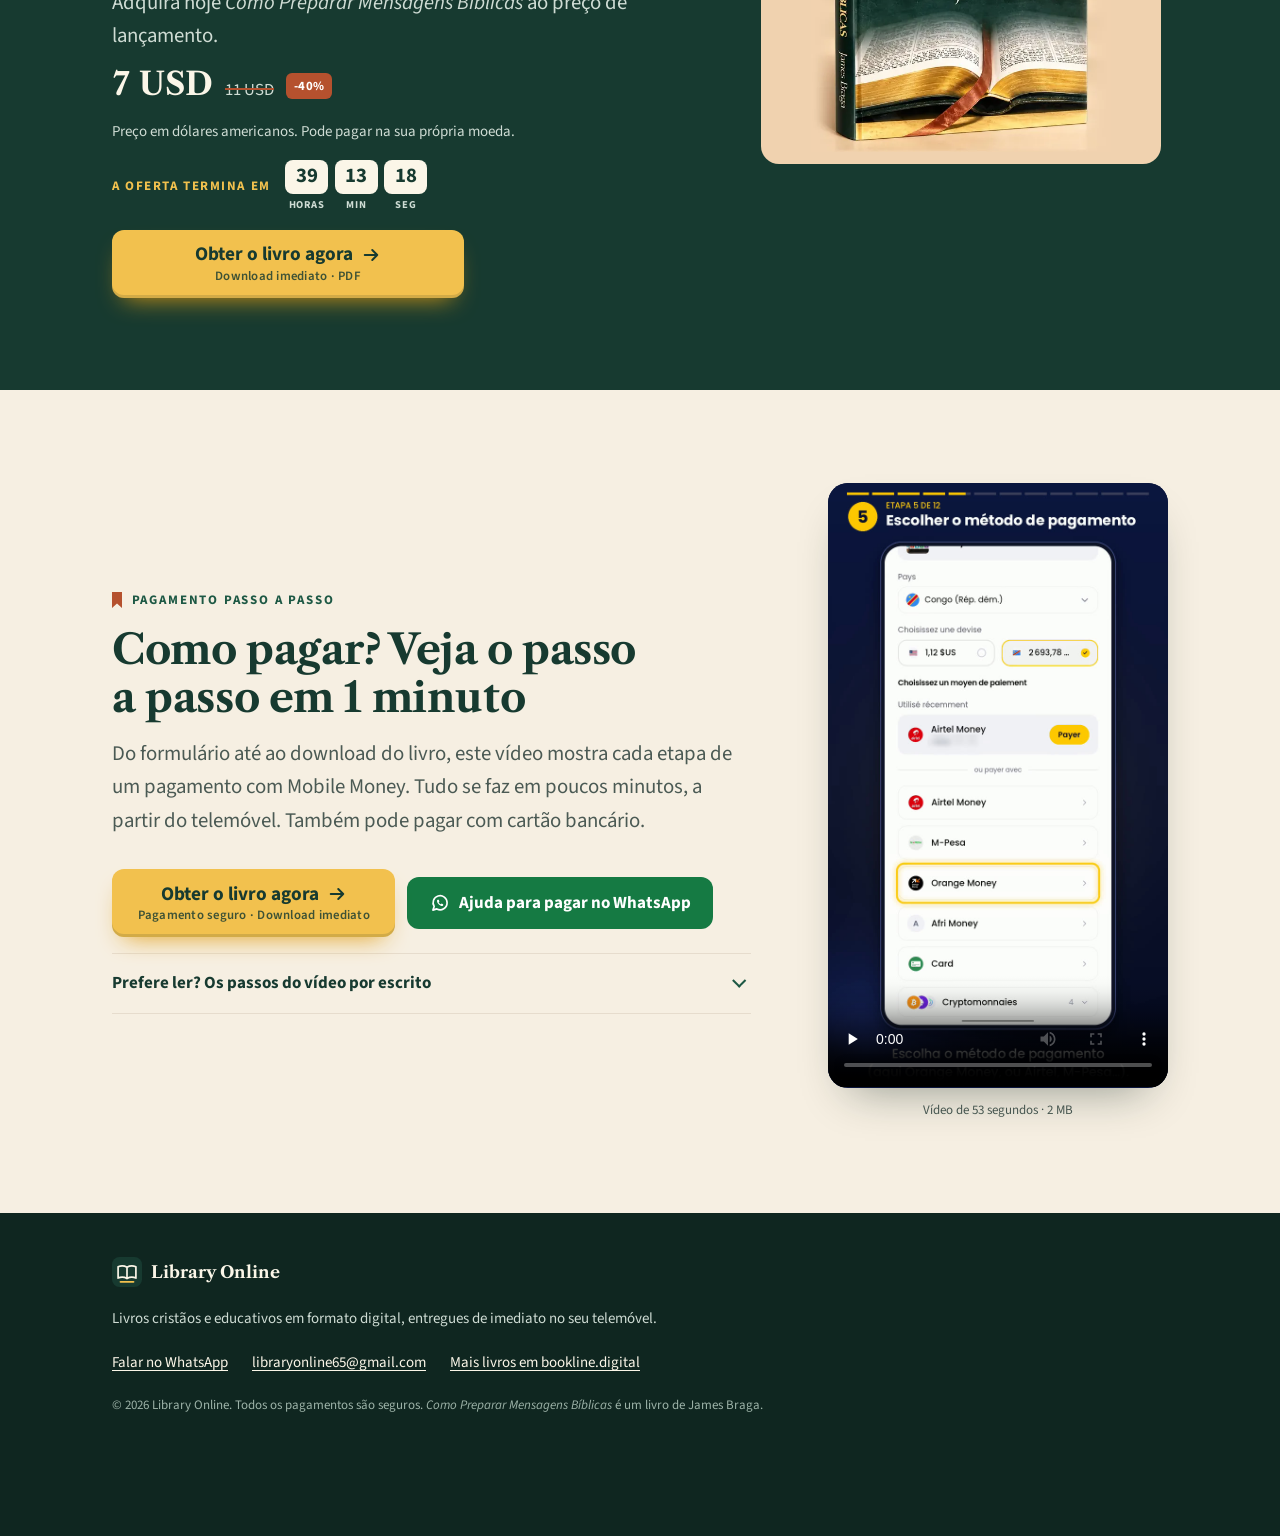
==== commit 74b1e9a2: "Set the payment link, remove the bonus, blur numbers in the video, prepare Hostinger - config.js: ch" ====
--- a/index.html
+++ b/index.html
@@ -7,13 +7,15 @@
   <meta name="description" content="O método clássico de James Braga, passo a passo, para preparar sermões claros, fiéis e poderosos. Edição em português, em PDF, com download imediato. Pague com Mobile Money ou cartão.">
   <meta name="theme-color" content="#173a30">
   <meta name="color-scheme" content="light">
+  <link rel="canonical" href="https://mensagensbiblicas.bookline.digital/">
   <link rel="icon" href="data:image/svg+xml,%3Csvg xmlns='http://www.w3.org/2000/svg' viewBox='0 0 32 32'%3E%3Crect width='32' height='32' rx='8' fill='%23173a30'/%3E%3Cpath d='M6.5 10.5c3.2-1.4 6.4-1.3 9.5.5v12c-3.1-1.8-6.3-1.9-9.5-.5zM25.5 10.5c-3.2-1.4-6.4-1.3-9.5.5v12c3.1-1.8 6.3-1.9 9.5-.5z' fill='none' stroke='%23fbf6e8' stroke-width='1.8' stroke-linejoin='round'/%3E%3C/svg%3E">
 
   <meta property="og:type" content="website">
+  <meta property="og:url" content="https://mensagensbiblicas.bookline.digital/">
   <meta property="og:locale" content="pt_PT">
   <meta property="og:title" content="Como Preparar Mensagens Bíblicas, de James Braga (PDF)">
   <meta property="og:description" content="Transforme qualquer passagem bíblica num sermão claro e poderoso. Download imediato. Preço de lançamento: 7 USD em vez de 11 USD.">
-  <meta property="og:image" content="assets/img/og-image.jpg">
+  <meta property="og:image" content="https://mensagensbiblicas.bookline.digital/assets/img/og-image.jpg">
   <meta property="og:image:width" content="1200">
   <meta property="og:image:height" content="630">
   <meta name="twitter:card" content="summary_large_image">
@@ -256,7 +258,6 @@
           <li><strong>Um ficheiro leve</strong>, fácil de descarregar mesmo com pouca rede</li>
           <li><strong>Leia onde quiser:</strong> no telemóvel, no tablet ou no computador, e imprima-o se quiser</li>
           <li><strong>Ajuda por WhatsApp</strong> se tiver alguma dificuldade com o download</li>
-          <li><strong>Bónus:</strong> acesso ao nosso grupo de WhatsApp que partilha livros cristãos gratuitos</li>
         </ul>
       </div>
 
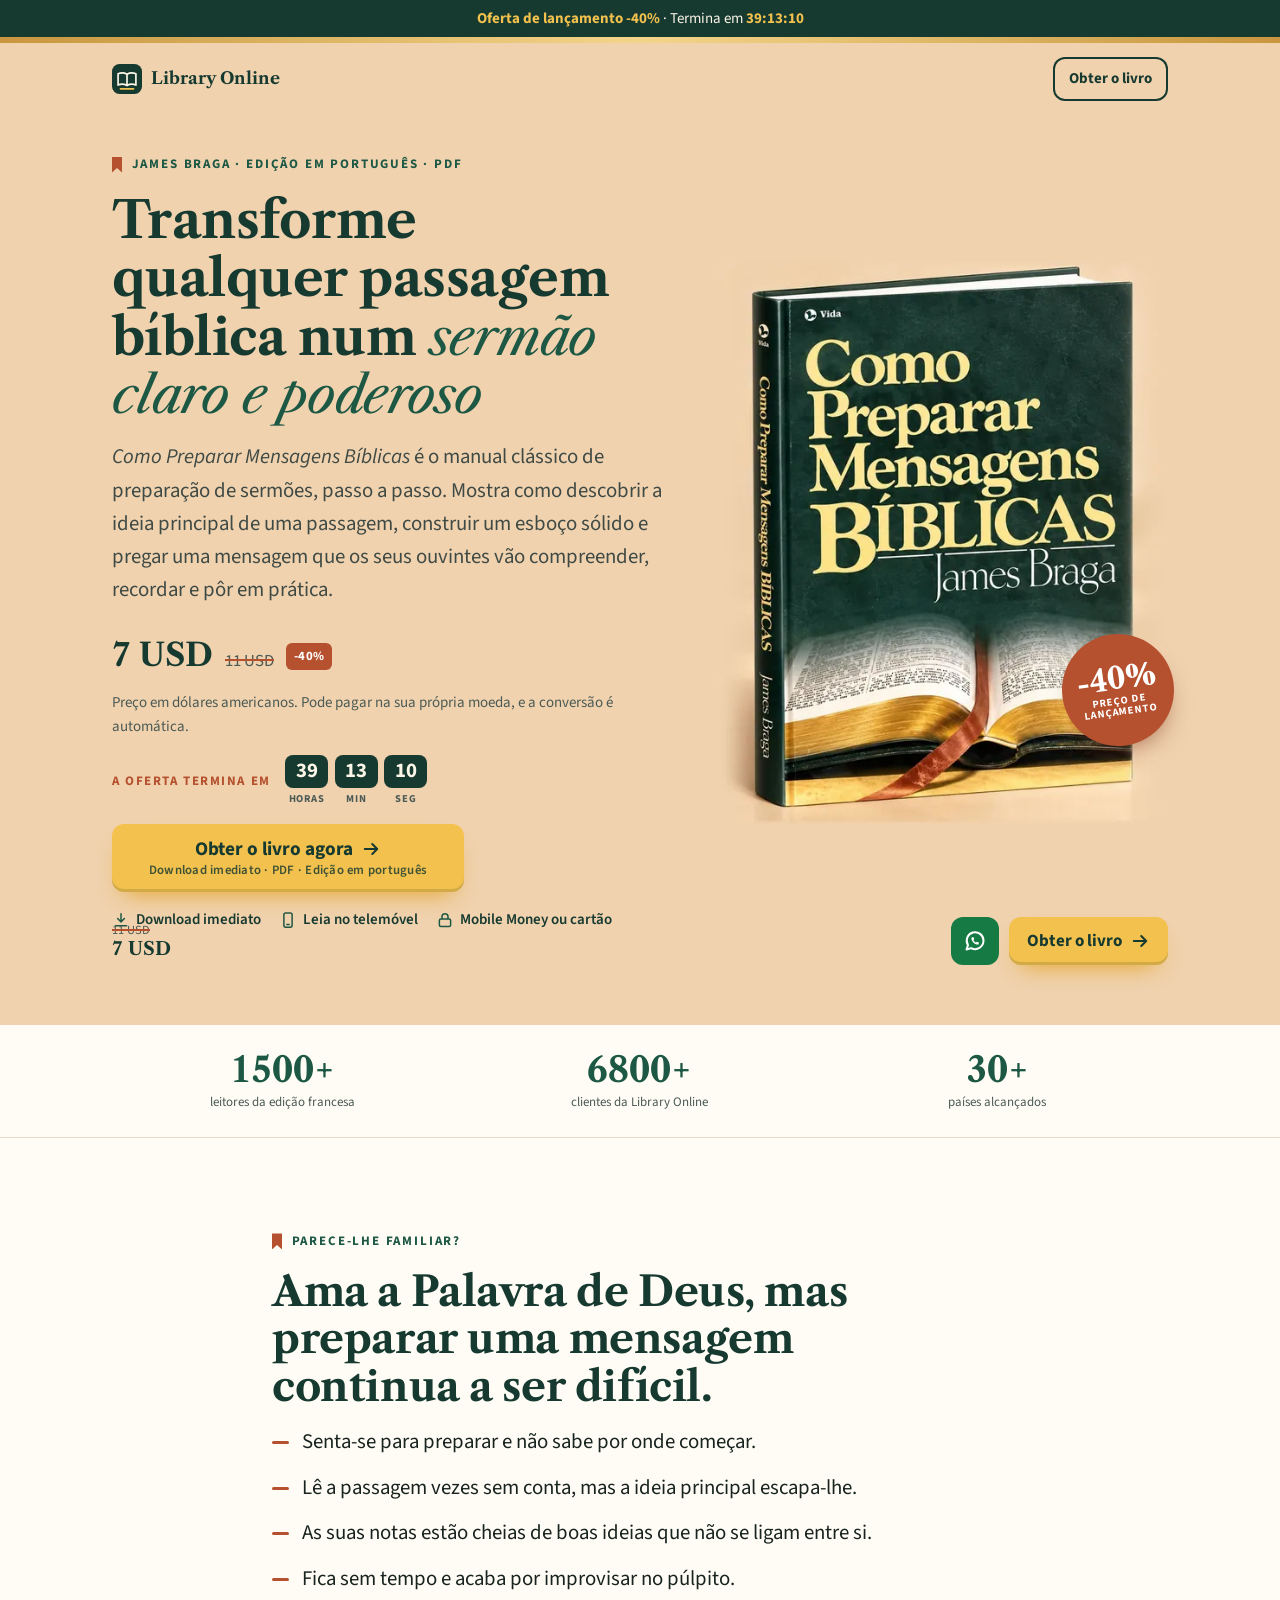
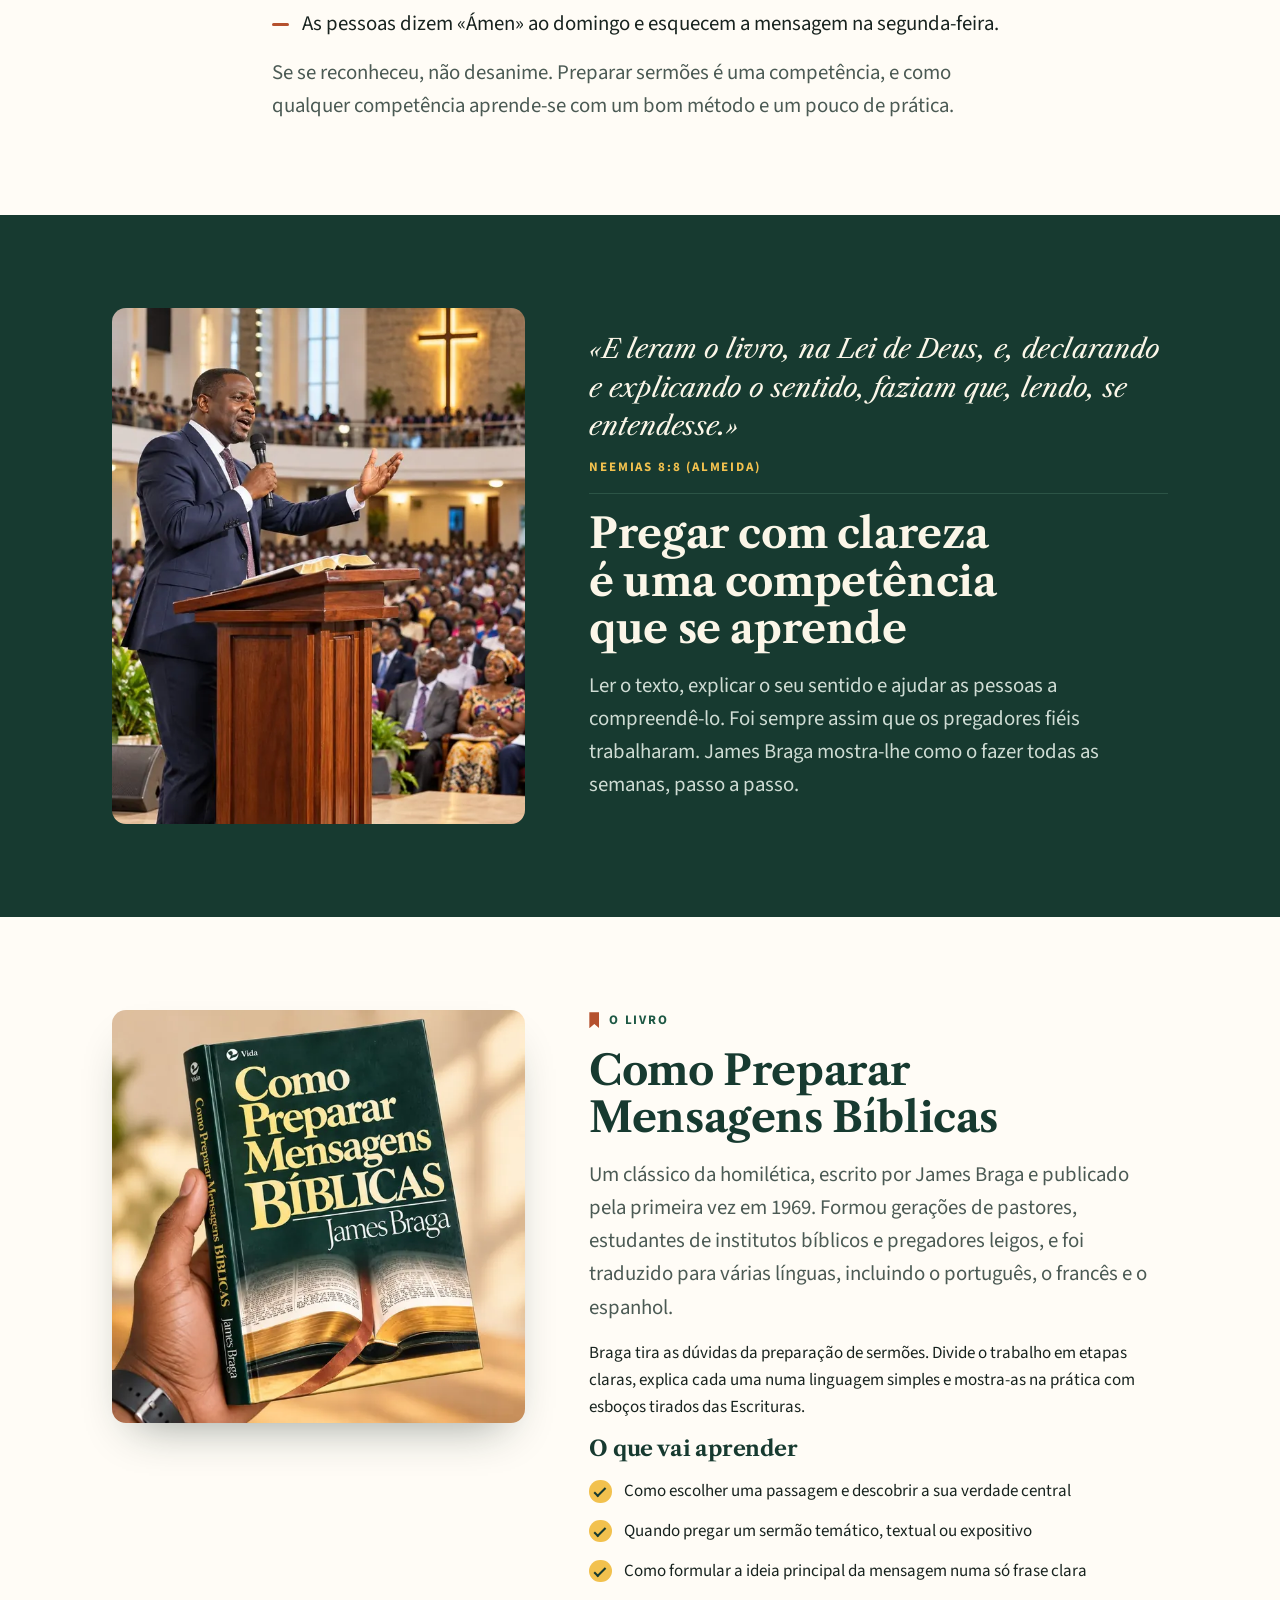
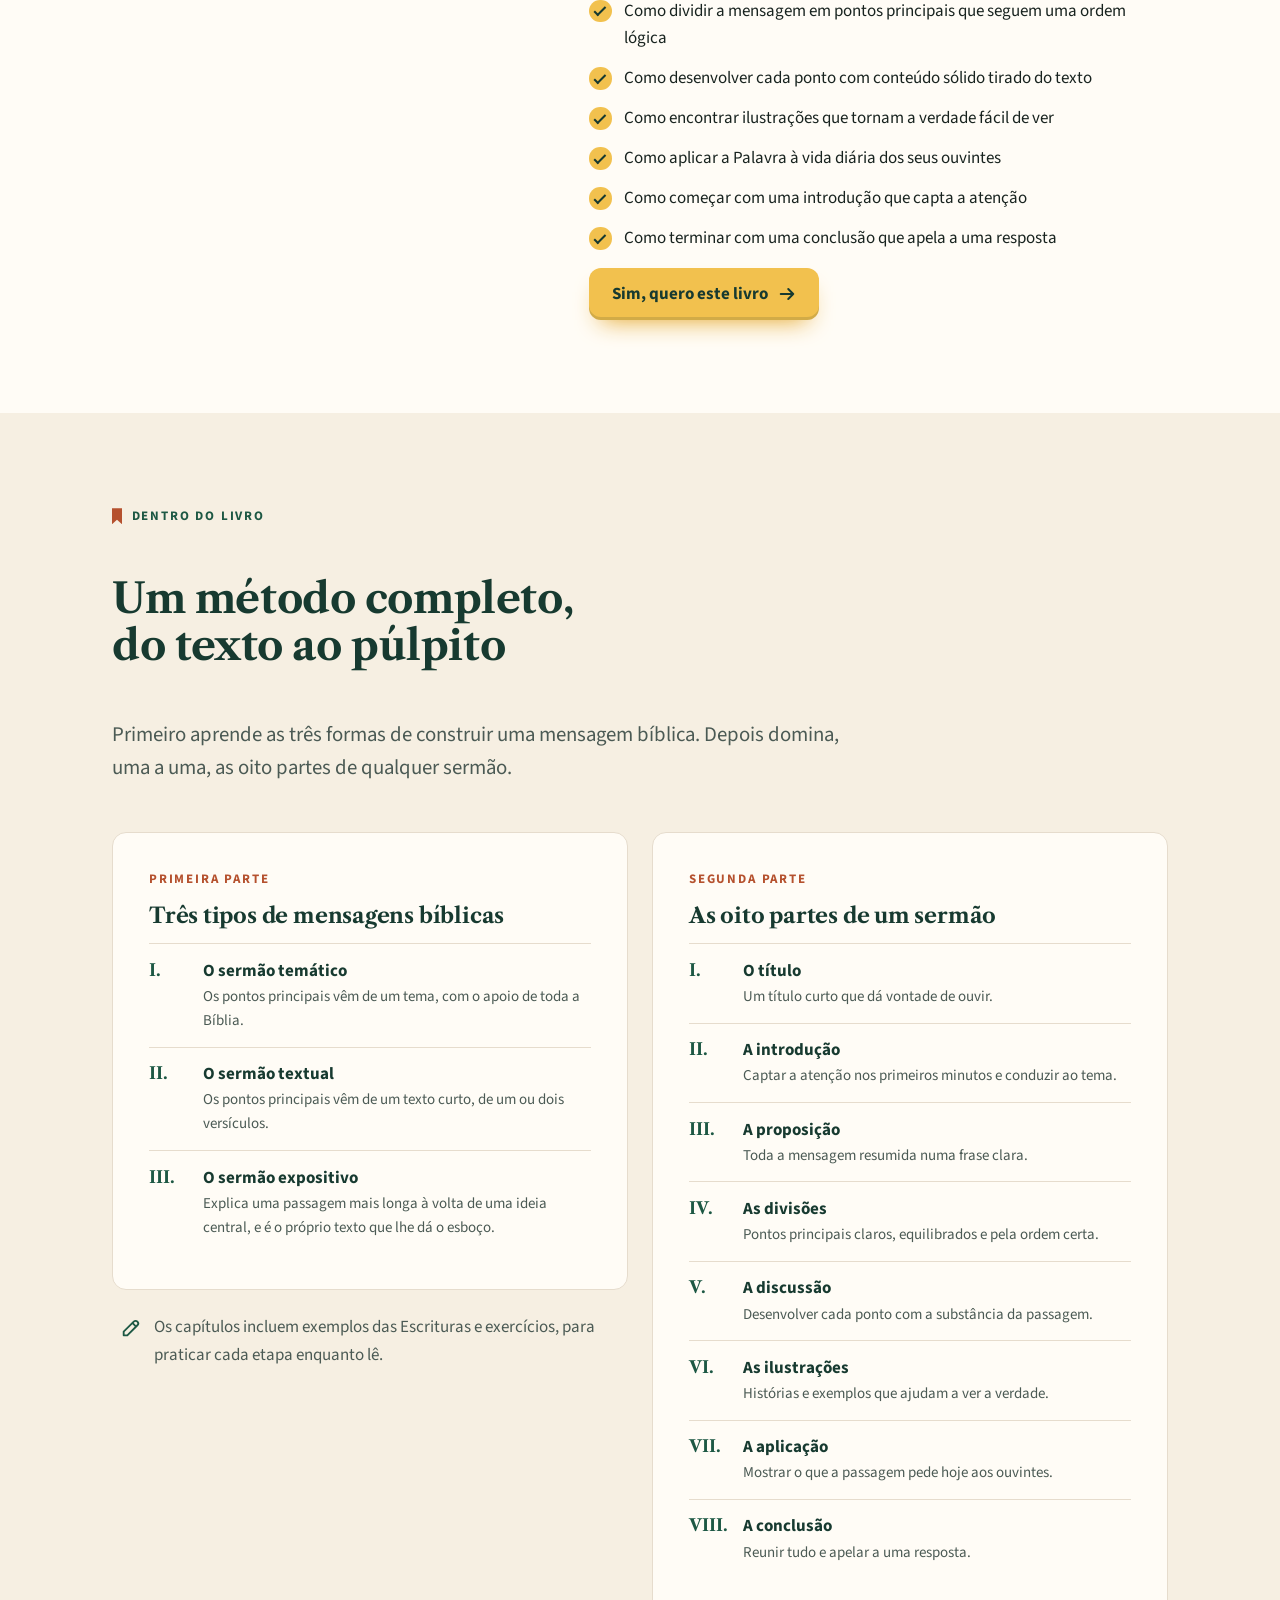
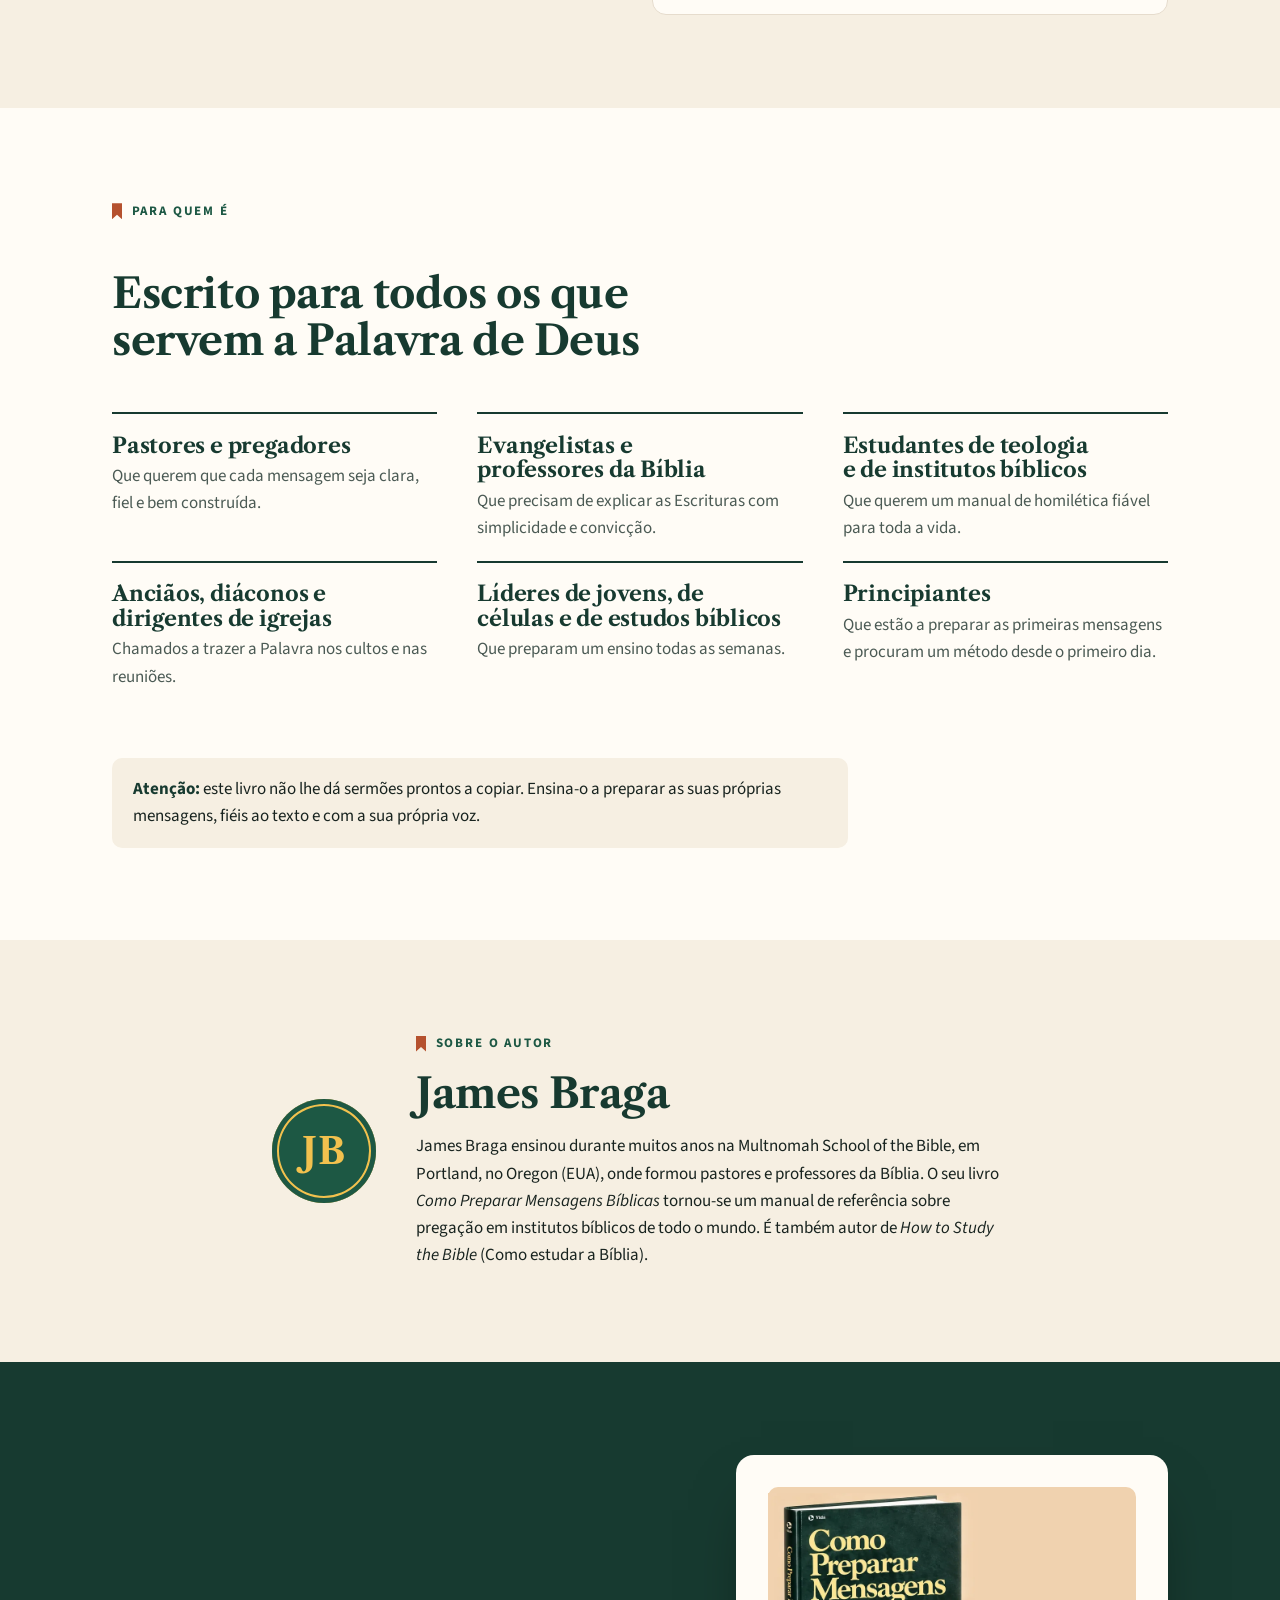
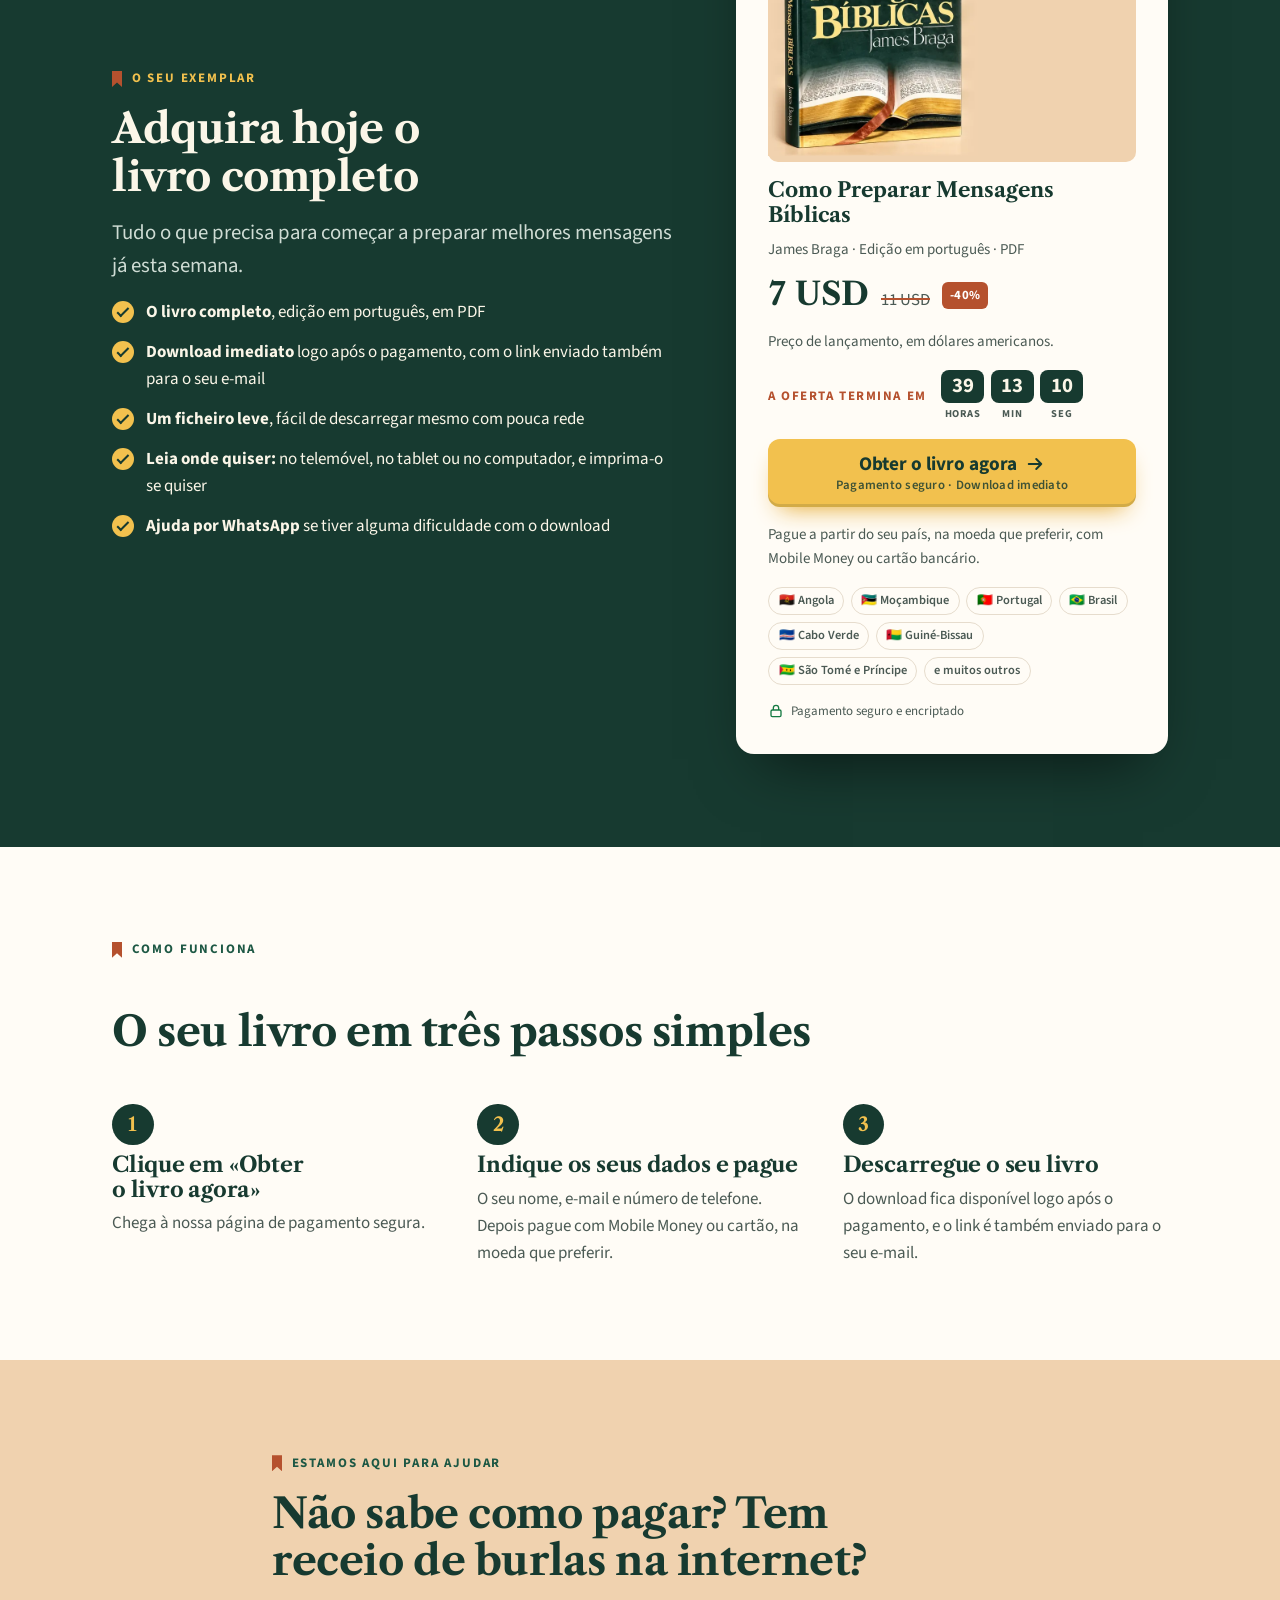
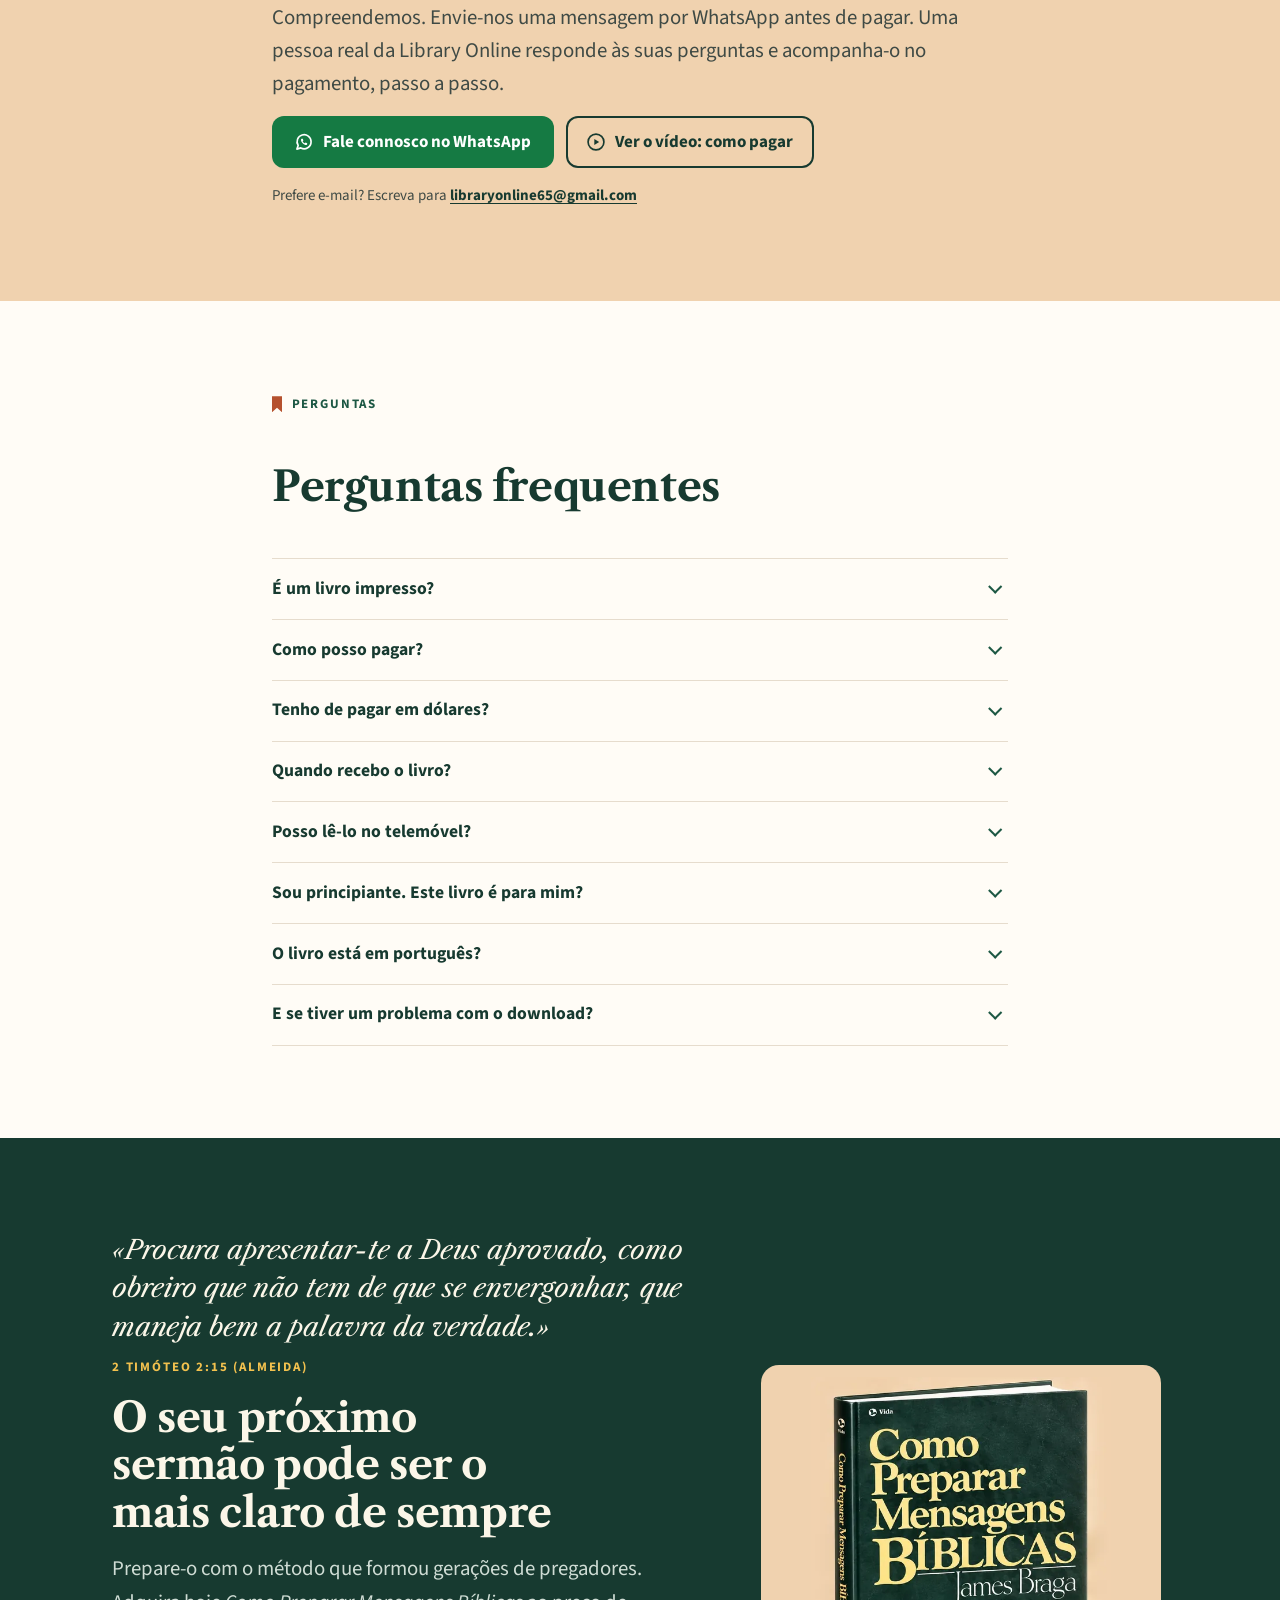
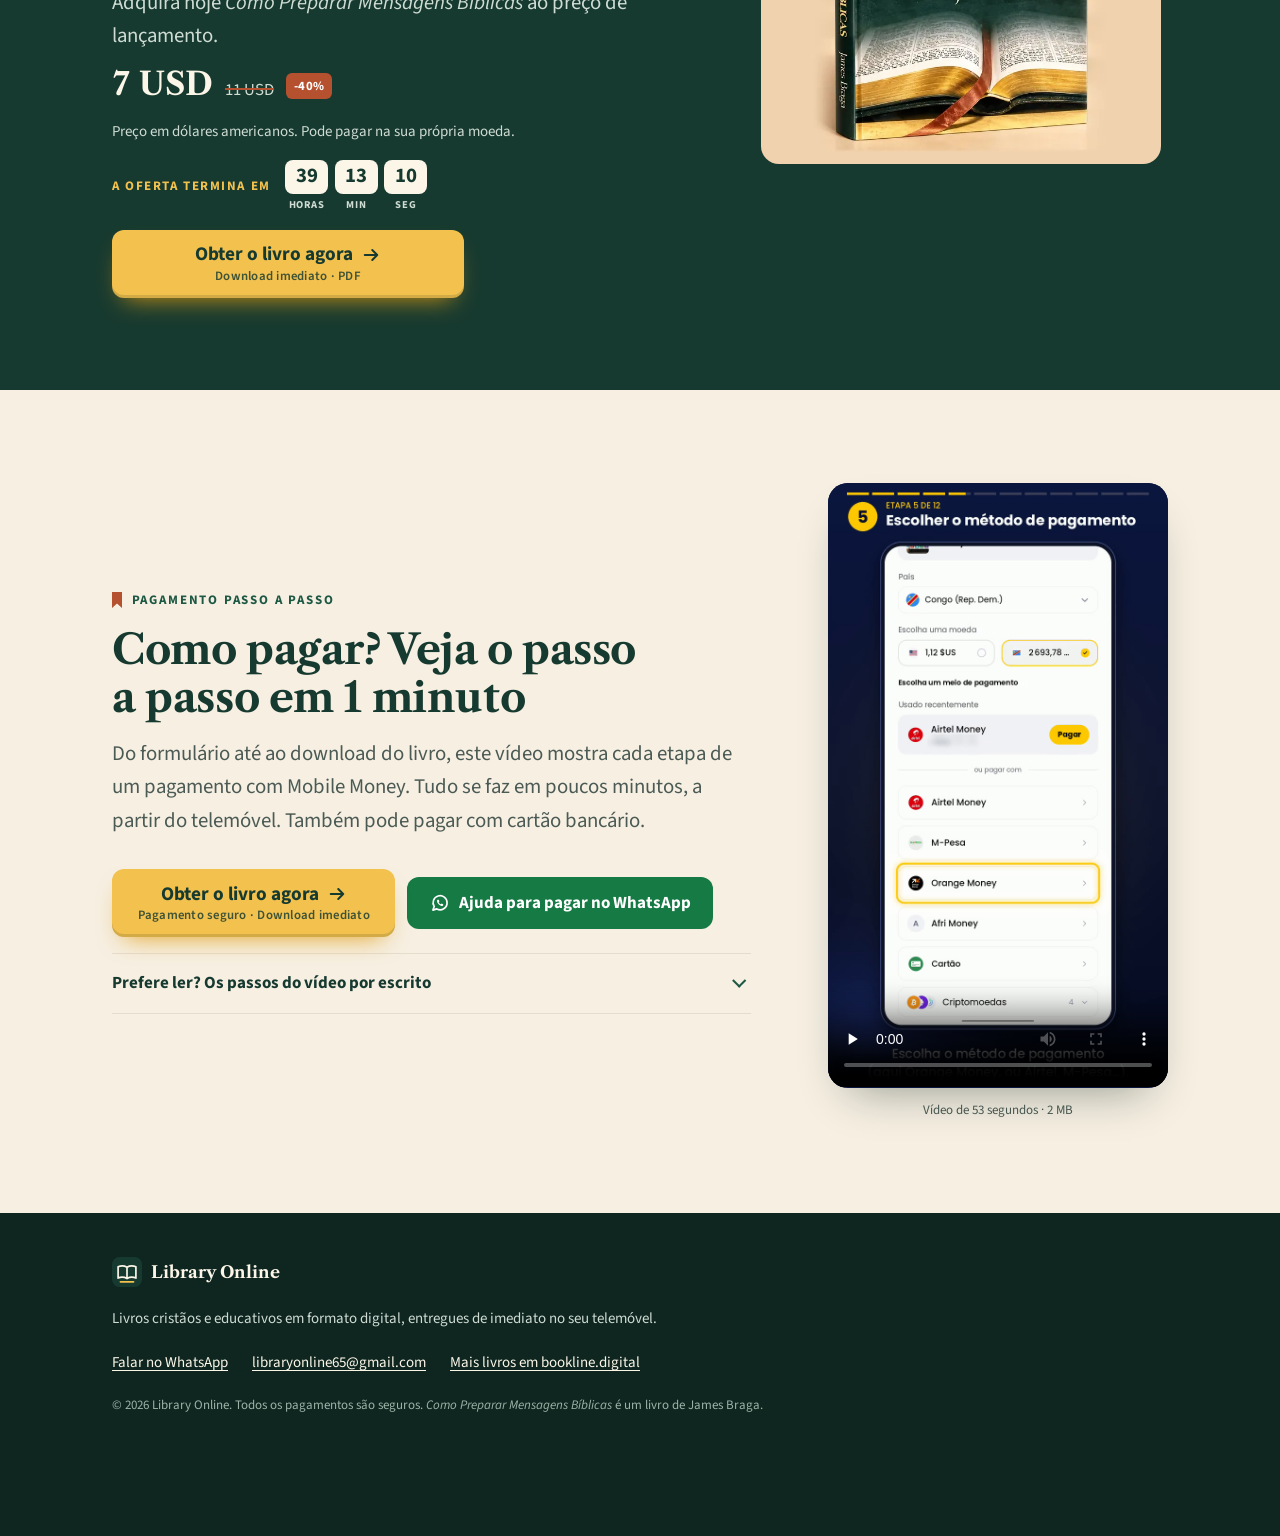
==== commit 763e5468: "Version the video and poster URLs so phones fetch the translated video Co-Authored-By: Claude Opus 5" ====
--- a/index.html
+++ b/index.html
@@ -434,9 +434,9 @@
 
       <figure class="howto-media">
         <div class="howto-frame">
-          <video controls playsinline preload="none" width="720" height="1280" poster="assets/img/como-pagar-poster.jpg" aria-label="Vídeo: como pagar o livro, passo a passo">
-            <source src="assets/video/como-pagar.mp4" type="video/mp4">
-            <a href="assets/video/como-pagar.mp4">Ver o vídeo: como pagar o livro</a>
+          <video controls playsinline preload="none" width="720" height="1280" poster="assets/img/como-pagar-poster.jpg?v=2" aria-label="Vídeo: como pagar o livro, passo a passo">
+            <source src="assets/video/como-pagar.mp4?v=2" type="video/mp4">
+            <a href="assets/video/como-pagar.mp4?v=2">Ver o vídeo: como pagar o livro</a>
           </video>
         </div>
         <figcaption>Vídeo de 53 segundos · 2 MB</figcaption>
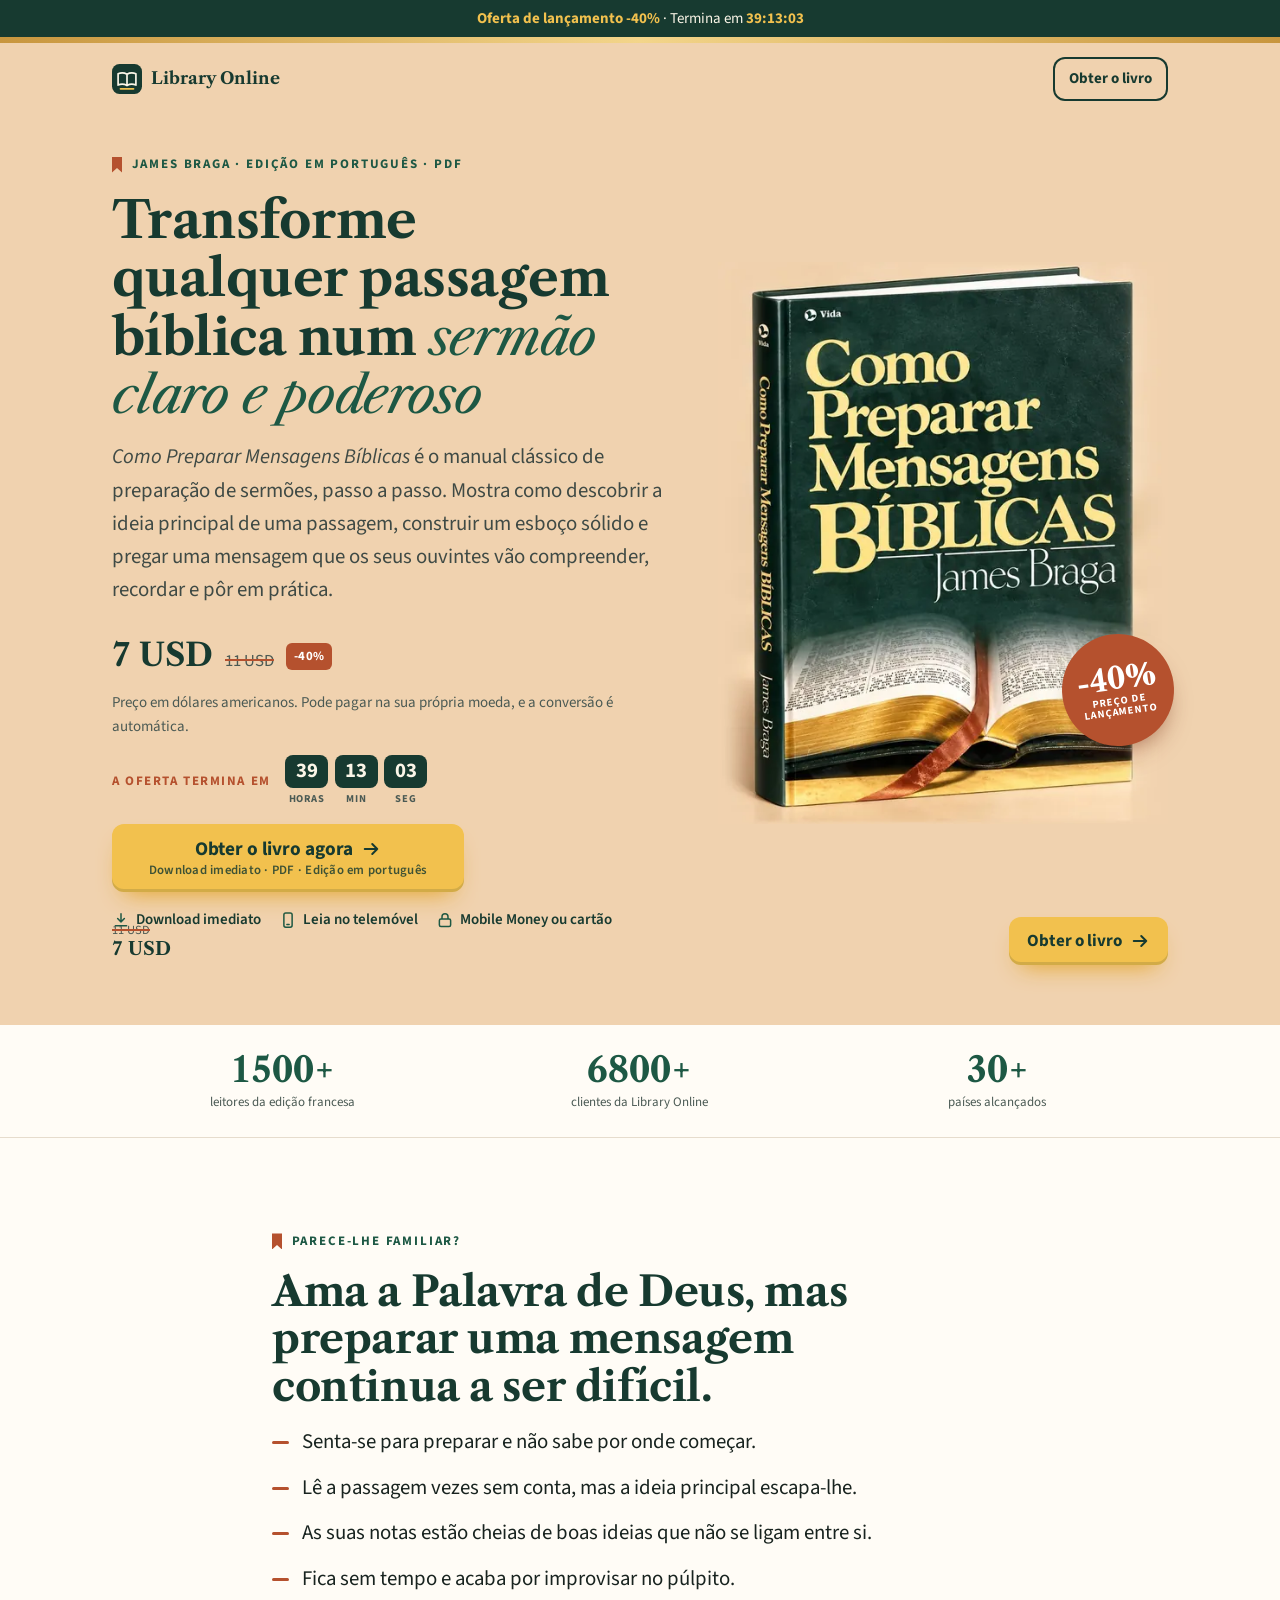
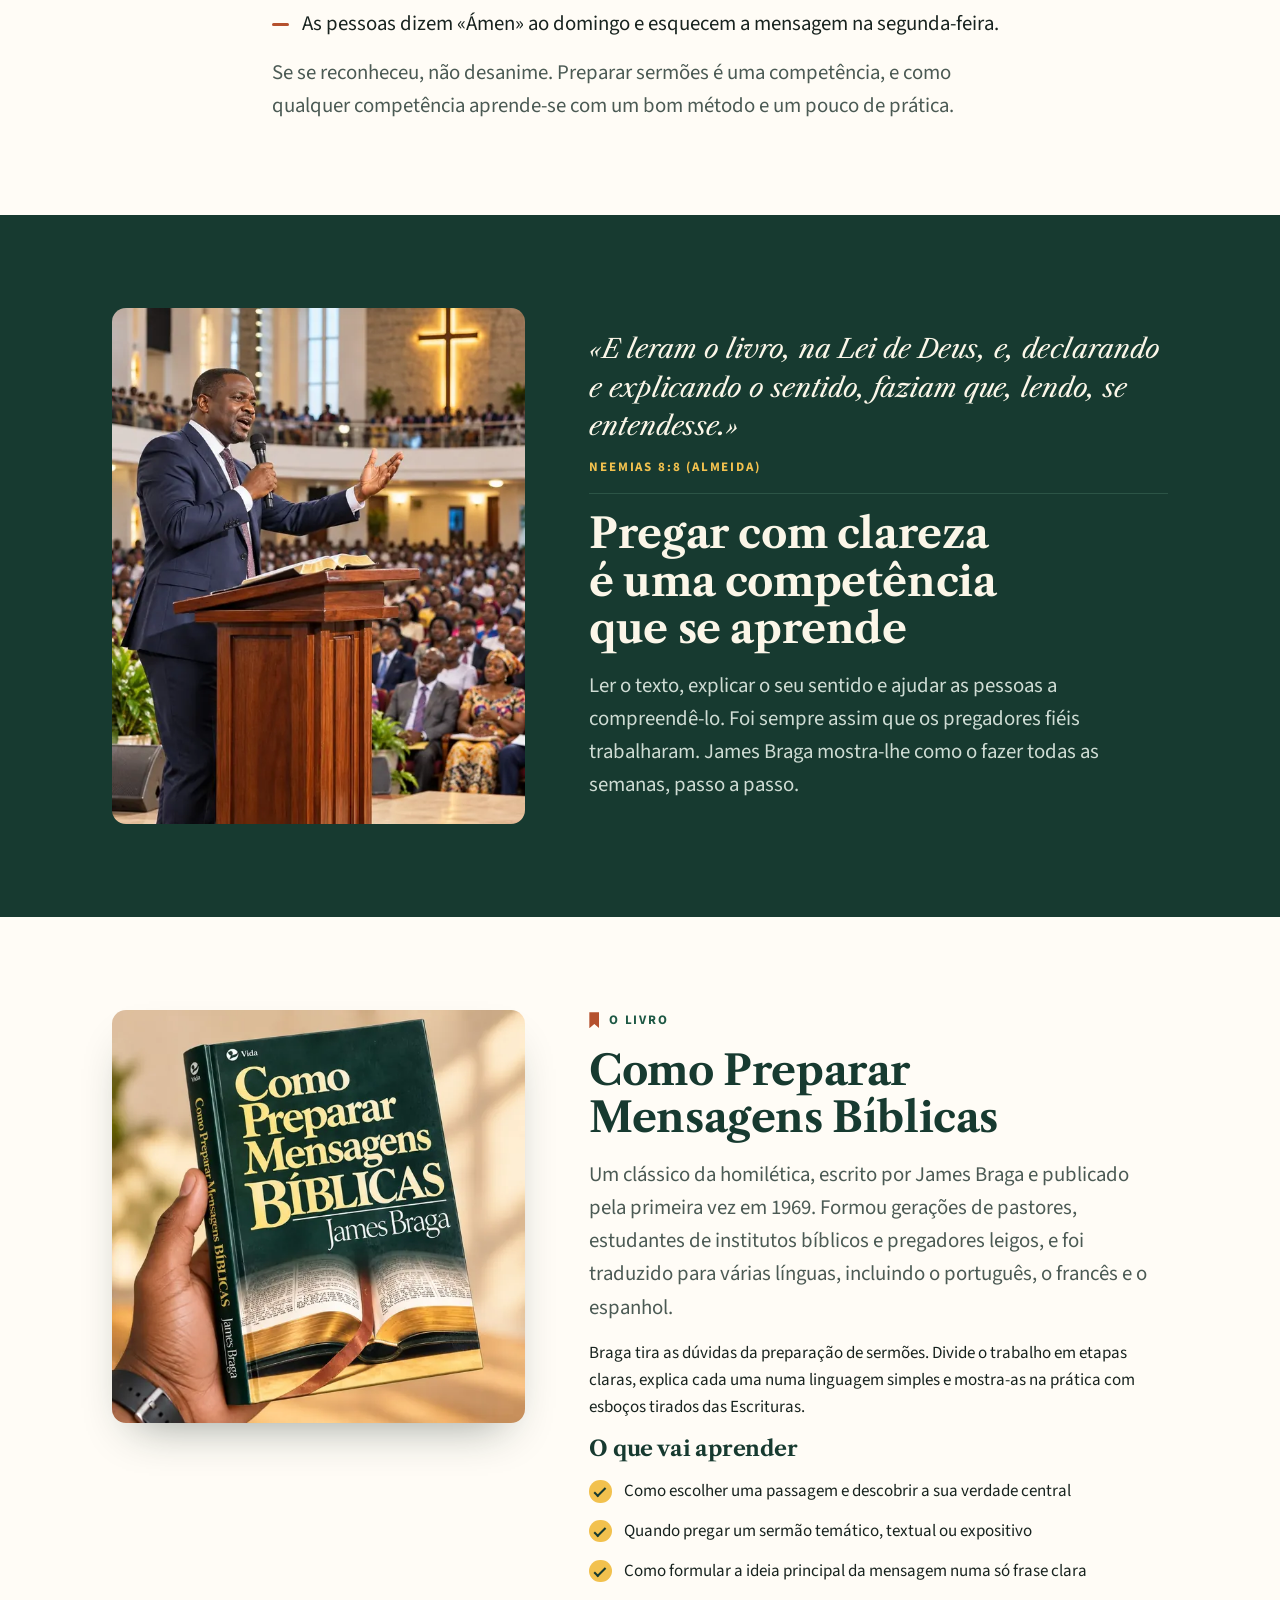
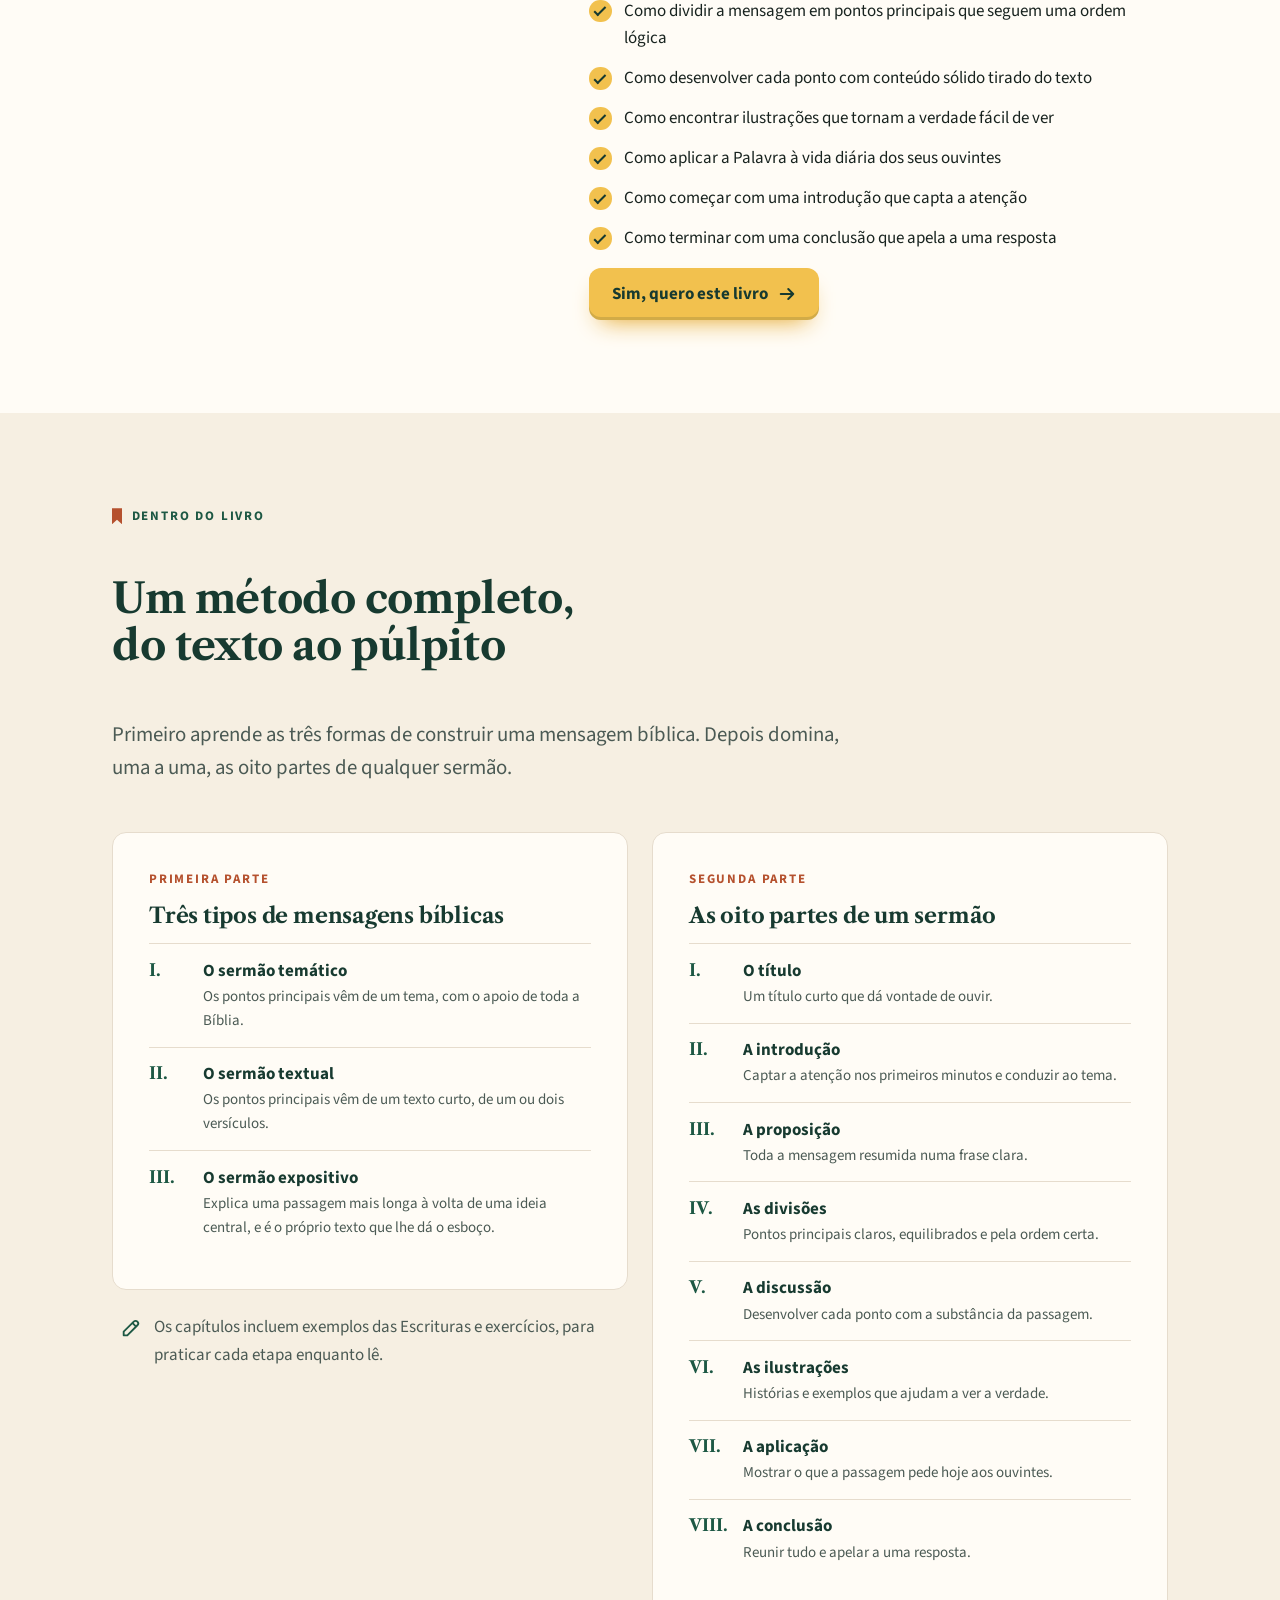
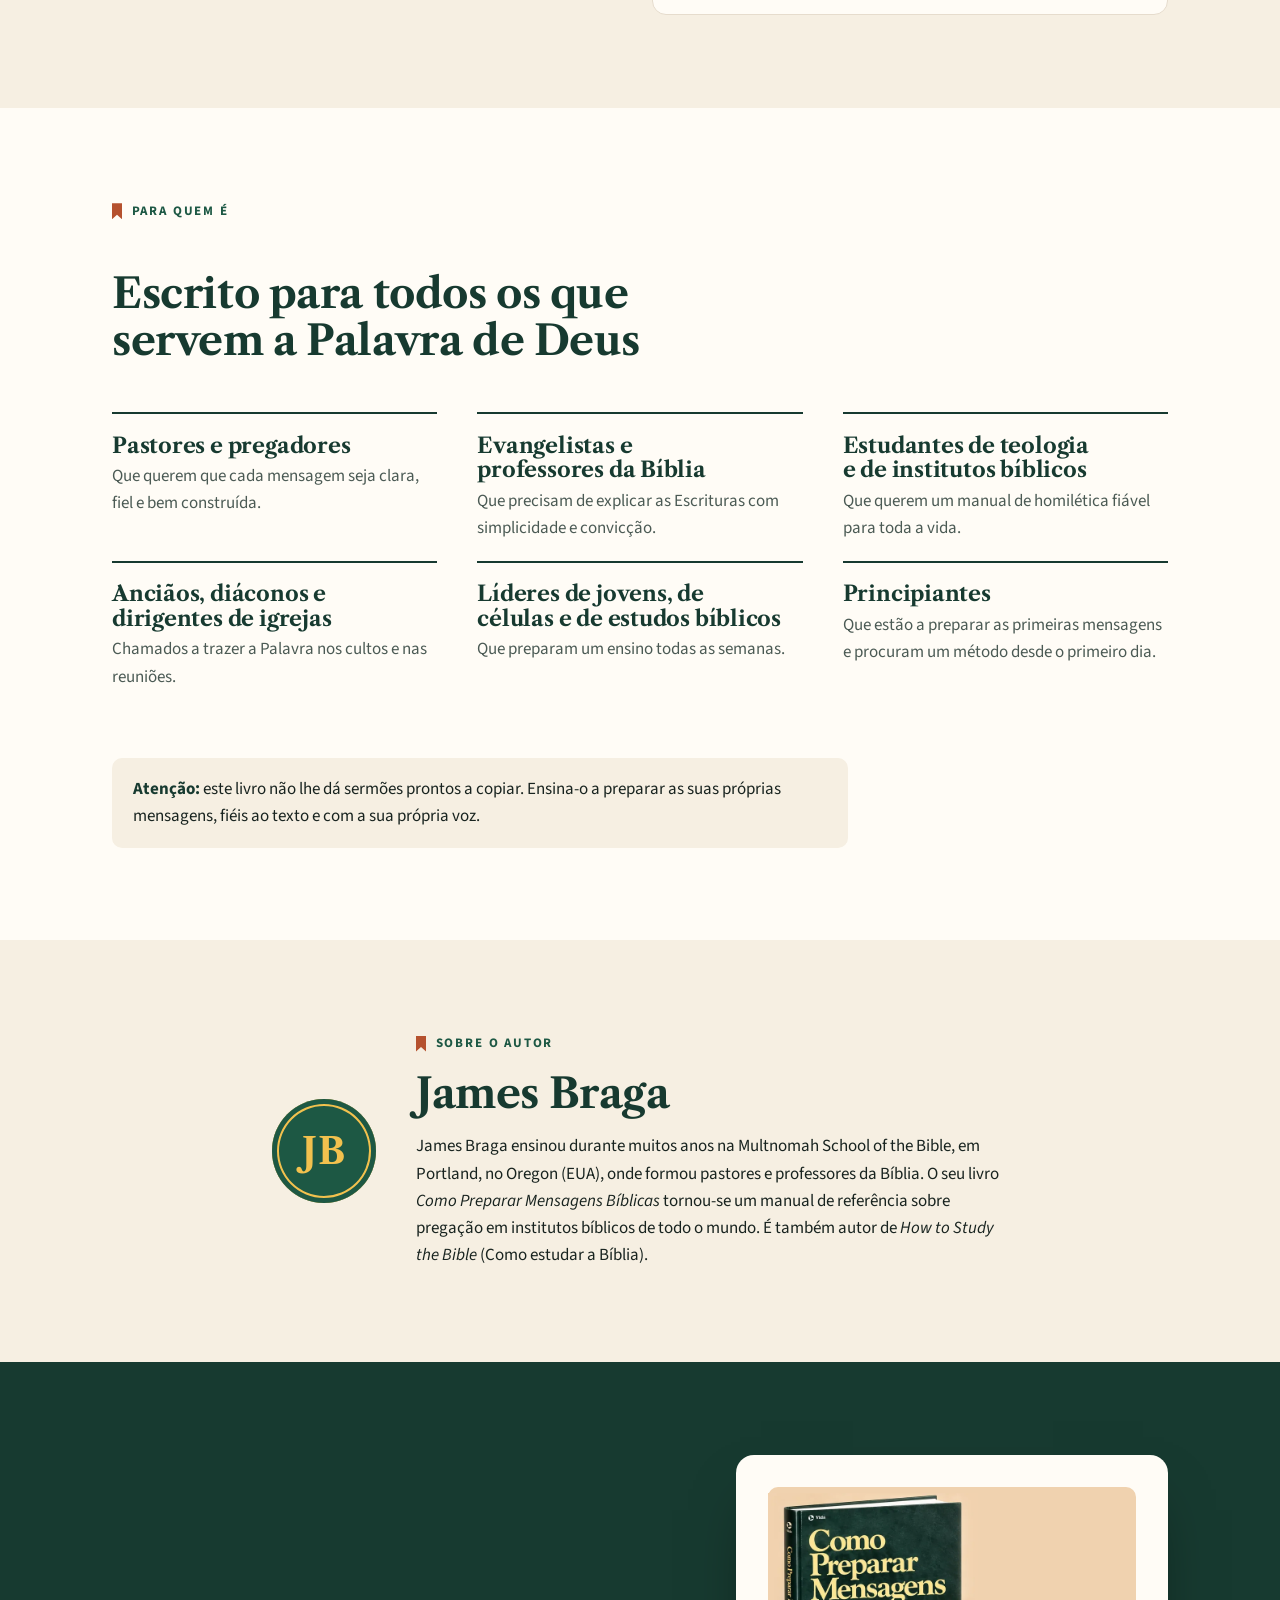
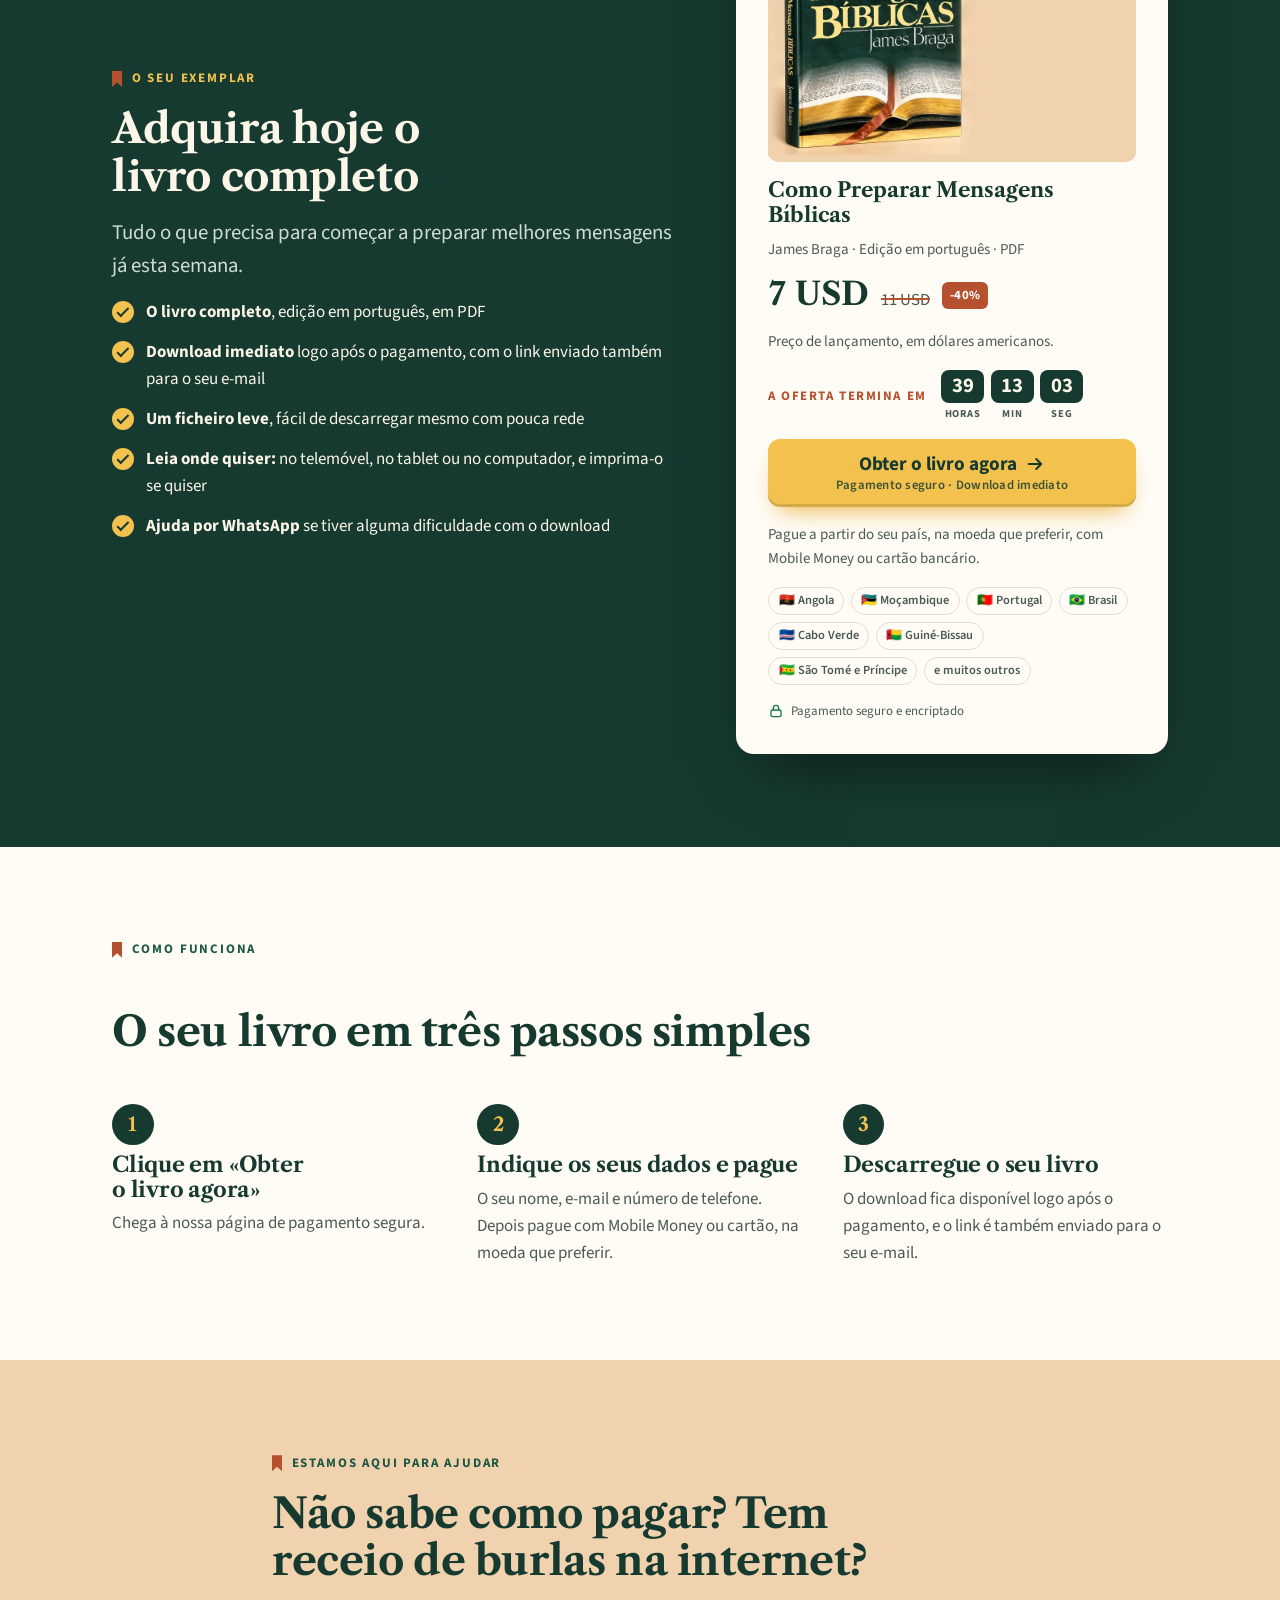
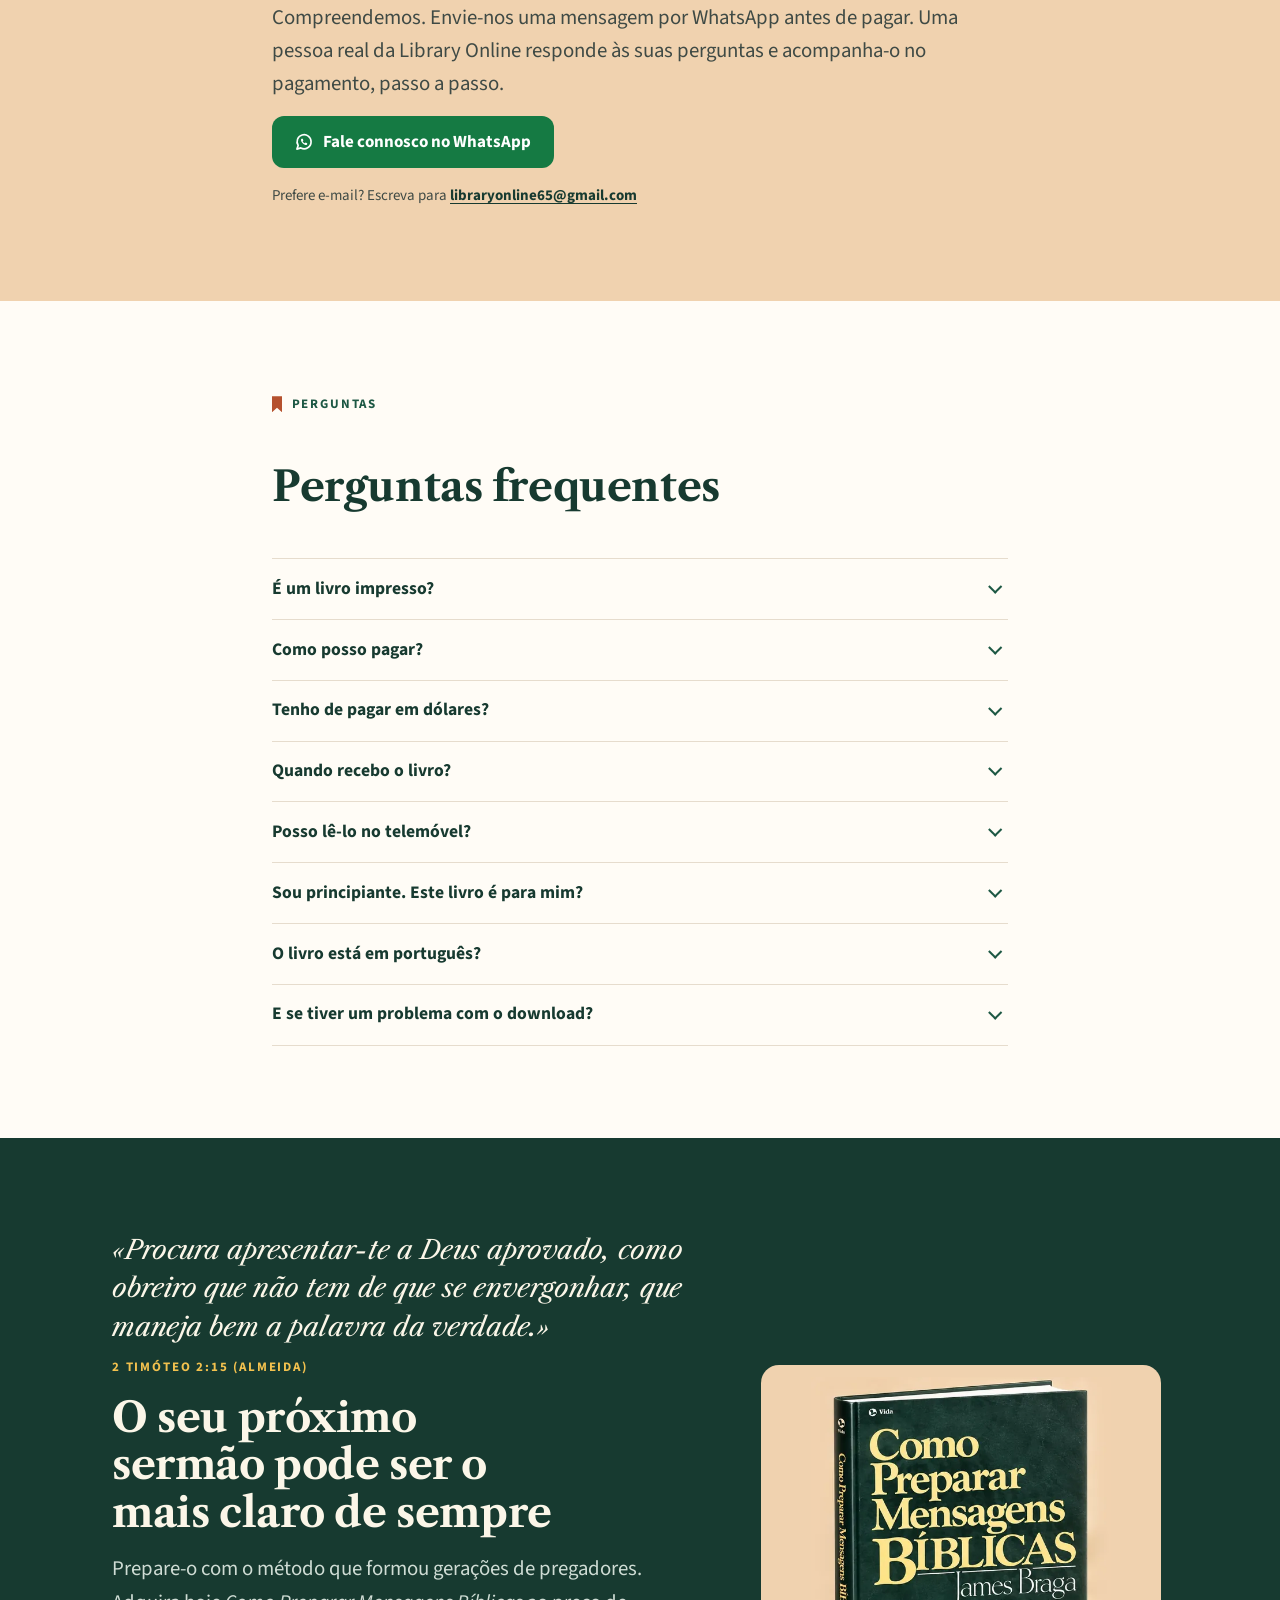
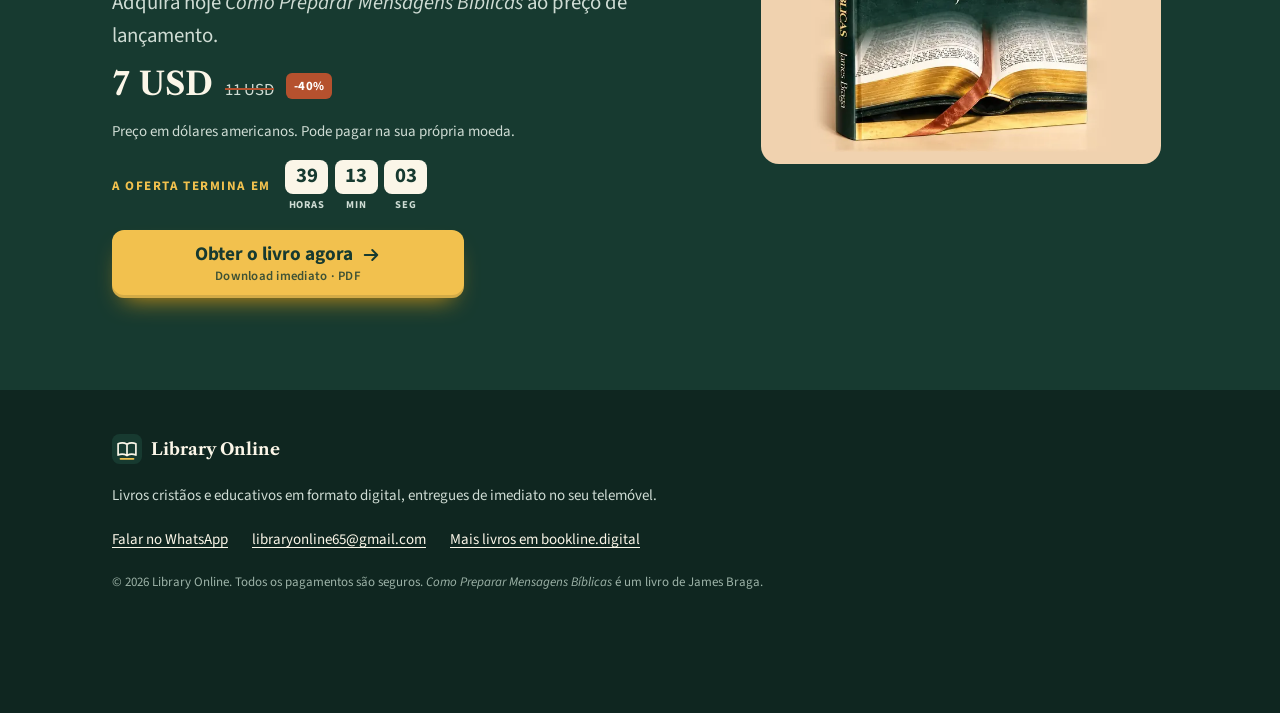
==== commit 935749ec: "Hide the how-to-pay video and remove the floating WhatsApp button - config.js: new showPaymentVideo " ====
--- a/index.html
+++ b/index.html
@@ -331,7 +331,7 @@
       <p class="lead">Compreendemos. Envie-nos uma mensagem por WhatsApp antes de pagar. Uma pessoa real da Library Online responde às suas perguntas e acompanha-o no pagamento, passo a passo.</p>
       <div class="help-actions">
         <a class="btn btn-whatsapp" href="https://wa.me/243823226790" data-whatsapp="Olá Library Online, tenho uma pergunta sobre o livro Como Preparar Mensagens Bíblicas." target="_blank" rel="noopener"><svg aria-hidden="true"><use href="#i-chat"/></svg>Fale connosco no WhatsApp</a>
-        <a class="btn btn-outline" href="#como-pagar"><svg aria-hidden="true"><use href="#i-play"/></svg>Ver o vídeo: como pagar</a>
+        <a class="btn btn-outline" href="#como-pagar" data-payment-video hidden><svg aria-hidden="true"><use href="#i-play"/></svg>Ver o vídeo: como pagar</a>
       </div>
       <p class="help-contact">Prefere e-mail? Escreva para <a href="mailto:libraryonline65@gmail.com" data-email>libraryonline65@gmail.com</a></p>
     </div>
@@ -351,7 +351,7 @@
         </details>
         <details>
           <summary>Como posso pagar?</summary>
-          <div class="faq-answer"><p>Com Mobile Money ou cartão bancário. Pode pagar a partir de Angola, Moçambique, Portugal, Brasil, Cabo Verde e de muitos outros países. No fim desta página, um <a href="#como-pagar">vídeo de 1 minuto</a> mostra o pagamento passo a passo.</p></div>
+          <div class="faq-answer"><p>Com Mobile Money ou cartão bancário. Pode pagar a partir de Angola, Moçambique, Portugal, Brasil, Cabo Verde e de muitos outros países.<span data-payment-video hidden> No fim desta página, um <a href="#como-pagar">vídeo de 1 minuto</a> mostra o pagamento passo a passo.</span></p></div>
         </details>
         <details>
           <summary>Tenho de pagar em dólares?</summary>
@@ -424,7 +424,7 @@
   </section>
 
   <!-- How to pay: the step-by-step video -->
-  <section class="section howto" id="como-pagar" aria-labelledby="howto-title">
+  <section class="section howto" id="como-pagar" aria-labelledby="howto-title" data-payment-video hidden>
     <div class="wrap howto-grid">
       <div class="howto-head flow">
         <p class="eyebrow">Pagamento passo a passo</p>
@@ -434,7 +434,7 @@
 
       <figure class="howto-media">
         <div class="howto-frame">
-          <video controls playsinline preload="none" width="720" height="1280" poster="assets/img/como-pagar-poster.jpg?v=2" aria-label="Vídeo: como pagar o livro, passo a passo">
+          <video controls playsinline preload="none" width="720" height="1280" data-poster="assets/img/como-pagar-poster.jpg?v=2" aria-label="Vídeo: como pagar o livro, passo a passo">
             <source src="assets/video/como-pagar.mp4?v=2" type="video/mp4">
             <a href="assets/video/como-pagar.mp4?v=2">Ver o vídeo: como pagar o livro</a>
           </video>
@@ -493,7 +493,6 @@
 <div class="sticky-cta" id="sticky-cta">
   <div class="sticky-inner">
     <p class="sticky-price"><s data-text="oldPrice">11 USD</s><strong data-text="price">7 USD</strong></p>
-    <a class="sticky-wa" href="https://wa.me/243823226790" data-whatsapp="Olá Library Online, tenho uma pergunta sobre o livro Como Preparar Mensagens Bíblicas." target="_blank" rel="noopener" aria-label="Fale connosco no WhatsApp"><svg aria-hidden="true"><use href="#i-chat"/></svg></a>
     <a class="btn btn-gold" href="#oferta" data-cta>Obter o livro <svg aria-hidden="true"><use href="#i-arrow"/></svg></a>
   </div>
 </div>
--- a/assets/css/style.css
+++ b/assets/css/style.css
@@ -98,6 +98,8 @@
 :focus-visible { outline: 3px solid var(--green); outline-offset: 3px; border-radius: 4px; }
 .dark :focus-visible { outline-color: var(--gold); }
 
+[hidden] { display: none !important; }
+
 .visually-hidden {
   position: absolute !important;
   width: 1px; height: 1px;
@@ -893,17 +895,6 @@
 .sticky-price { display: flex; flex-direction: column; margin-right: auto; line-height: 1.2; font-variant-numeric: tabular-nums; }
 .sticky-price s { font-size: .78rem; color: var(--ink-soft); text-decoration-color: var(--ribbon); text-decoration-thickness: 2px; }
 .sticky-price strong { font-family: var(--font-display); font-size: 1.15rem; color: var(--forest); }
-.sticky-wa {
-  display: grid;
-  place-items: center;
-  flex: none;
-  width: 48px;
-  height: 48px;
-  border-radius: 12px;
-  background: var(--whatsapp);
-  color: var(--white);
-}
-.sticky-wa svg { width: 24px; height: 24px; }
 .sticky-cta .btn { min-height: 48px; padding-inline: 1.1rem; }
 
 /* ---------- Thank-you page ---------- */
